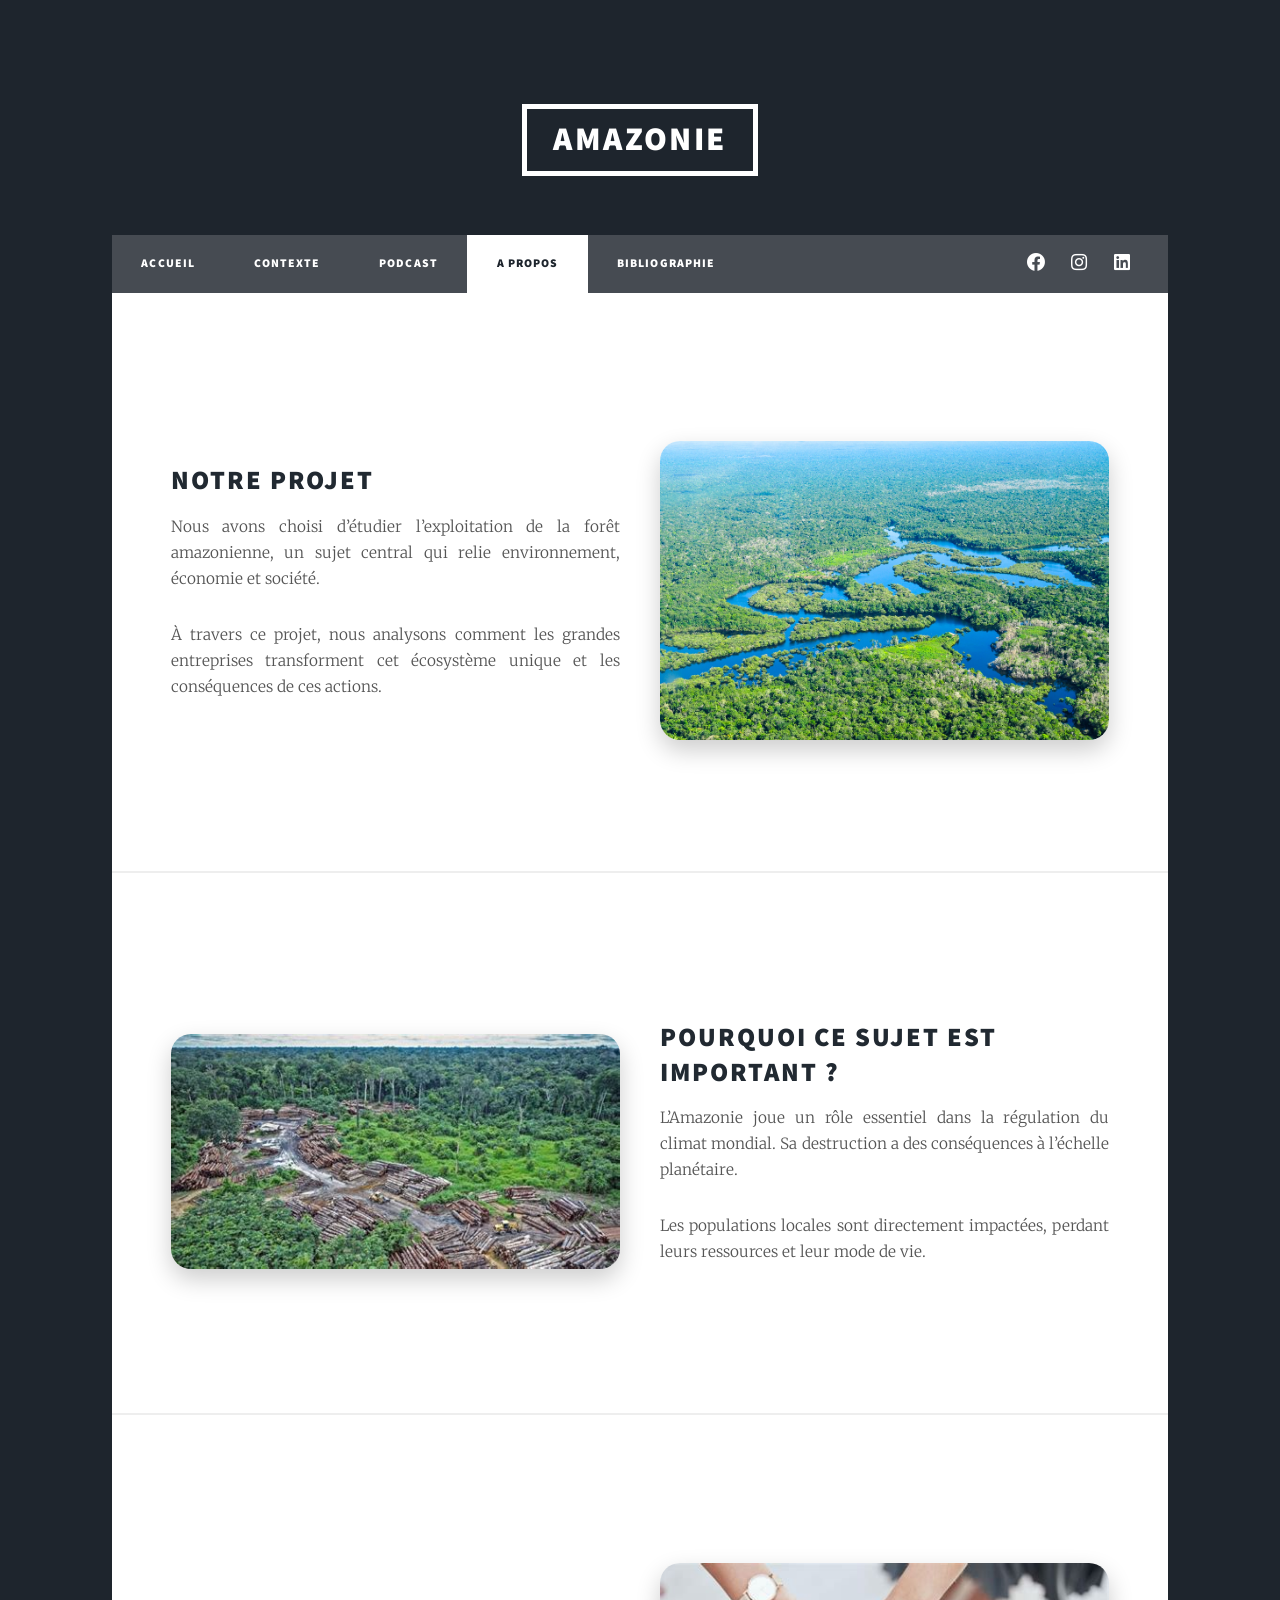
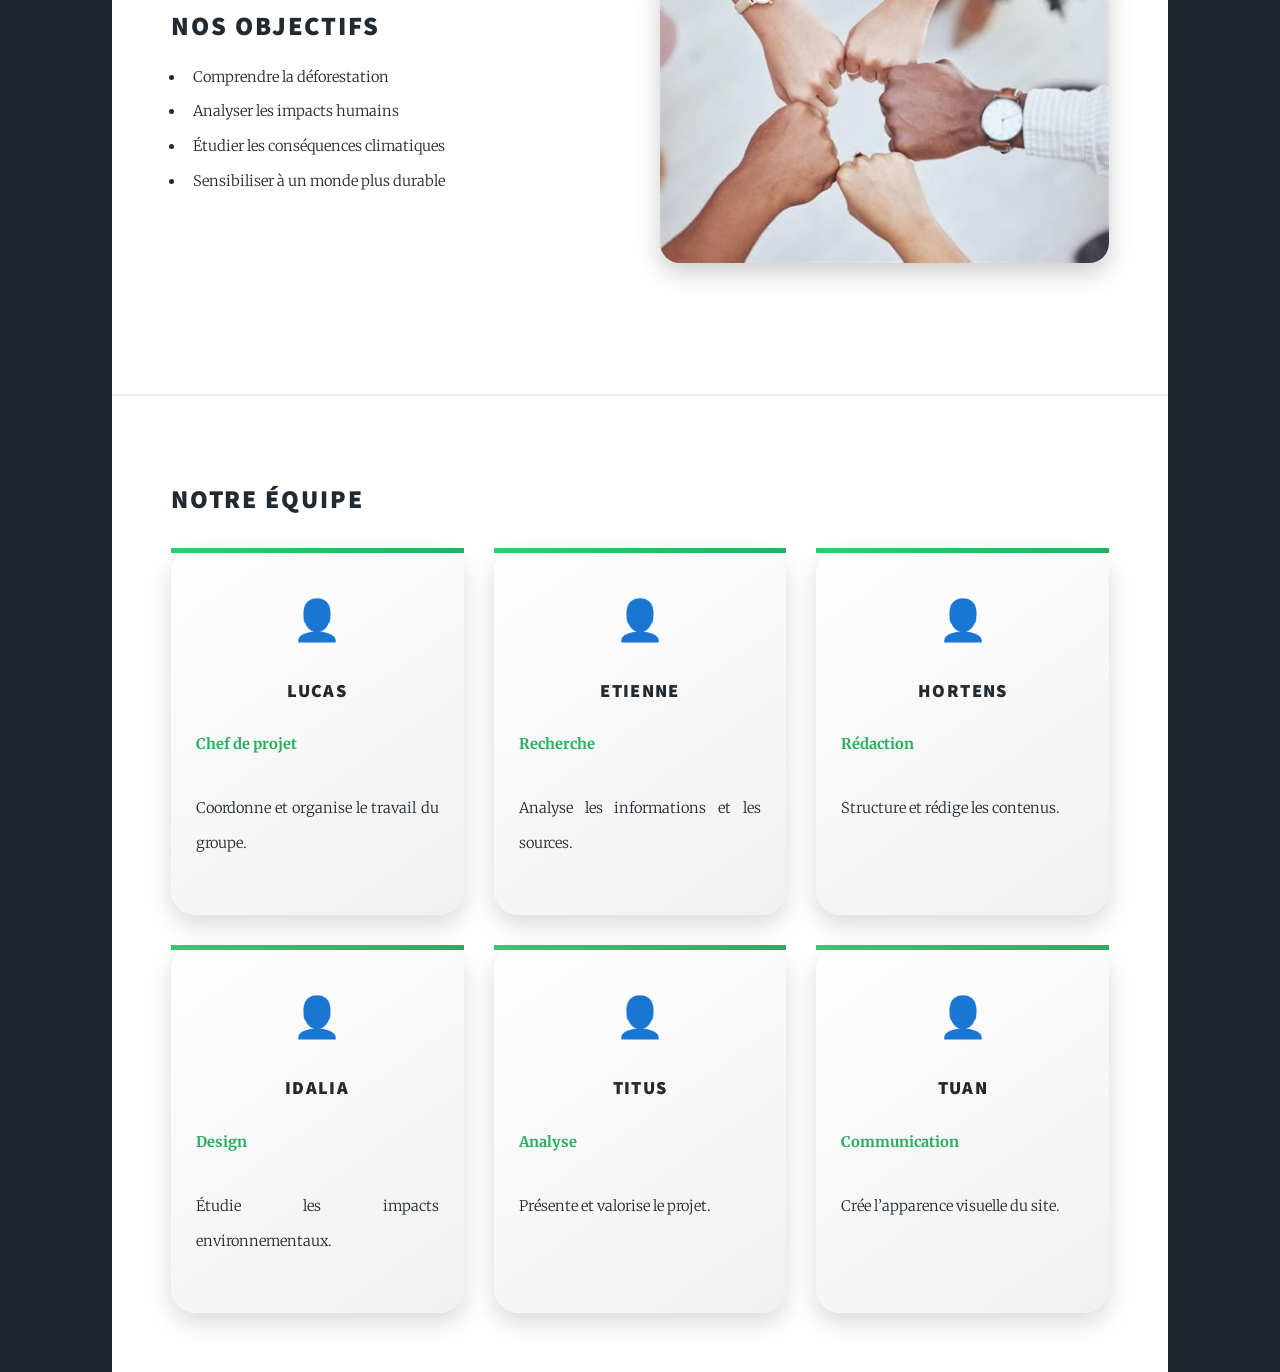
==== apropos.html @ cb18cf15 "Tuan" ====
<!DOCTYPE HTML>
<html lang="fr">

<head>
    <title>À propos</title>
	<meta charset="utf-8" />
	<meta name="viewport" content="width=device-width, initial-scale=1, user-scalable=no" />
	<link rel="stylesheet" href="assets/css/main.css" />
	<noscript>
		<link rel="stylesheet" href="assets/css/noscript.css" />
	</noscript>
</head>

<body class="is-preload">

	<!-- Wrapper -->
	<div id="wrapper">

		<!-- Header -->
		<header id="header">
			<a href="index.html" class="logo">Amazonie</a>
		</header>

		<!-- Nav -->
		<nav id="nav">
			<ul class="links">
				<li><a href="index.html">ACCUEIL</a></li>
				<li><a href="generic.html">Contexte</a></li>
				<li><a href="elements.html">Podcast</a></li>
				<li class="active"><a href="apropos.html">A propos</a></li>
				<li><a href="bibliographie.html">Bibliographie</a></li>
                
			</ul>
			<ul class="icons">
				<!--Facebook-->
				<li>
					<a href="https://www.facebook.com/ISEN.Ouest/" class="icon brands fa-facebook" target="_blank"
						rel="noopener noreferrer">
						<span class="label">Facebook</span>
					</a>
				</li>
				<!--Instagram-->
				<li>
					<a href="https://www.instagram.com/isenbrest/" class="icon brands fa-instagram" target="_blank"
						rel="noopener noreferrer">
						<span class="label">Instagram</span>
					</a>
				</li>
				<!--Linkedin-->
				<li>
					<a href="https://www.linkedin.com/company/isen-yncrea-ouest/" class="icon brands fa-linkedin"
						target="_blank" rel="noopener noreferrer">
						<span class="label">Linkedin</span>
					</a>
				</li>
			</ul>
		</nav>

    <!-- Main -->
    <div id="main">

        <!-- INTRO -->

        <section class="post">
    <div class="split-section">

        <div class="split-text">
            <h2>Notre projet</h2>
            <p>
                Nous avons choisi d’étudier l’exploitation de la forêt amazonienne,
                un sujet central qui relie environnement, économie et société.
            </p>
            <p>
                À travers ce projet, nous analysons comment les grandes entreprises
                transforment cet écosystème unique et les conséquences de ces actions.
            </p>
        </div>

        <div class="split-image">
            <img src="images/amazonie1.jpg" alt="Forêt amazonienne">
        </div>

    </div>
</section>

        <!-- PROJET -->
        <section class="post">
    <div class="split-section reverse">

        <div class="split-text">
            <h2>Pourquoi ce sujet est important ?</h2>
            <p>
                L’Amazonie joue un rôle essentiel dans la régulation du climat mondial.
                Sa destruction a des conséquences à l’échelle planétaire.
            </p>
            <p>
                Les populations locales sont directement impactées,
                perdant leurs ressources et leur mode de vie.
            </p>
        </div>

        <div class="split-image">
            <img src="images/amazonie2.jpg" alt="Déforestation">
        </div>

    </div>
</section>

        <!-- OBJECTIFS -->
        <section class="post">
    <div class="split-section">

        <div class="split-text">
            <h2>Nos objectifs</h2>
            <ul>
                <li>Comprendre la déforestation</li>
                <li>Analyser les impacts humains</li>
                <li>Étudier les conséquences climatiques</li>
                <li>Sensibiliser à un monde plus durable</li>
            </ul>
        </div>

        <div class="split-image">
            <img src="images/amazonie3.jpg" alt="Climat">
        </div>

    </div>
</section>
        <!-- TEAM -->
        <section class="post">
            <h2>Notre équipe</h2>

            <div class="team-grid">

                <div class="team-card">
		    <div style="font-size:40px;">👤</div>
		    <h3>Lucas</h3>
		    <p class="role">Chef de projet</p>
		    <p>Coordonne et organise le travail du groupe.</p>
                </div>

                <div class="team-card">
                    <div style="font-size:40px;">👤</div>
		    <h3>Etienne</h3>
                    <p class="role">Recherche</p>
                    <p>Analyse les informations et les sources.</p>
                </div>

                <div class="team-card">
                    <div style="font-size:40px;">👤</div>
		    <h3>Hortens</h3>
                    <p class="role">Rédaction</p>
                    <p>Structure et rédige les contenus.</p>
                </div>

                <div class="team-card">
                    <div style="font-size:40px;">👤</div>
		    <h3>Idalia</h3>
                    <p class="role">Design</p>
                    <p>Étudie les impacts environnementaux.</p>
                </div>

                <div class="team-card">
                    <div style="font-size:40px;">👤</div>
		    <h3>Titus</h3>
                    <p class="role">Analyse</p>
                    <p>Présente et valorise le projet.</p>
                </div>

                <div class="team-card">
                    <div style="font-size:40px;">👤</div>
		    <h3>Tuan</h3>
                    <p class="role">Communication</p>
                    <p>Crée l’apparence visuelle du site.</p>
                </div>

            </div>

        </section>

    </div>

</div>



<style>

/* ================= TEXTE ================= */

.split-section {
    display: flex;
    align-items: center;
    gap: 40px;
    margin: 60px 0;
}

.split-section.reverse {
    flex-direction: row-reverse;
}

.split-text {
    flex: 1;
}

.split-text h2 {
    font-size: 1.8em;
    margin-bottom: 15px;
}

.split-text p {
    font-size: 1.05em;
    line-height: 1.7;
    color: #555;
}

.split-image {
    flex: 1;
}

.split-image img {
    width: 100%;
    border-radius: 20px;
    box-shadow: 0 10px 25px rgba(0,0,0,0.2);
}

.split-image img:hover {
    transform: scale(1.03);
    transition: 0.3s;
}

/* ================= TEAM ================= */

.team-grid {
    display: grid;
    grid-template-columns: repeat(3, 1fr);
    gap: 30px;
    margin-top: 30px;
}

.team-card {
    background: linear-gradient(145deg, #ffffff, #f0f0f0);
    padding: 25px;
    border-radius: 25px;
    text-align: center;
    box-shadow: 0 10px 25px rgba(0,0,0,0.15);
    transition: all 0.3s ease;
    position: relative;
}

.team-card:hover {
    transform: translateY(-10px) scale(1.03);
    box-shadow: 0 15px 35px rgba(0,0,0,0.25);
}

.team-card::before {
    content: "";
    position: absolute;
    top: 0;
    left: 0;
    width: 100%;
    height: 5px;
    background: linear-gradient(90deg, #2ecc71, #27ae60);
}

.team-card h3 {
    margin-top: 10px;
}

.role {
    color: #27ae60;
    font-weight: bold;
}

/* ================= RESPONSIVE ================= */

@media screen and (max-width: 900px) {
    .team-grid {
        grid-template-columns: 1fr 1fr;
    }
}

@media screen and (max-width: 600px) {
    .team-grid {
        grid-template-columns: 1fr;
    }
}

</style>

<!-- DATE -->
<script>
const today = new Date();
document.getElementById("date").innerHTML =
    today.toLocaleDateString('fr-FR', { day:'numeric', month:'long', year:'numeric' });
</script>

<!-- IMPORTANT POUR LE TEMPLATE -->
<script src="assets/js/jquery.min.js"></script>
<script src="assets/js/browser.min.js"></script>
<script src="assets/js/breakpoints.min.js"></script>
<script src="assets/js/util.js"></script>
<script src="assets/js/main.js"></script>

</body>
</html>
---- assets/css/main.css ----
@import url(fontawesome-all.min.css);
@import url("https://fonts.googleapis.com/css?family=Merriweather:300,700,300italic,700italic|Source+Sans+Pro:900");

/*
	Massively by HTML5 UP
	html5up.net | @ajlkn
	Free for personal and commercial use under the CCA 3.0 license (html5up.net/license)
*/

html, body, div, span, applet, object,
iframe, h1, h2, h3, h4, h5, h6, p, blockquote,
pre, a, abbr, acronym, address, big, cite,
code, del, dfn, em, img, ins, kbd, q, s, samp,
small, strike, strong, sub, sup, tt, var, b,
u, i, center, dl, dt, dd, ol, ul, li, fieldset,
form, label, legend, table, caption, tbody,
tfoot, thead, tr, th, td, article, aside,
canvas, details, embed, figure, figcaption,
footer, header, hgroup, menu, nav, output, ruby,
section, summary, time, mark, audio, video {
	margin: 0;
	padding: 0;
	border: 0;
	font-size: 100%;
	font: inherit;
	vertical-align: baseline;}

article, aside, details, figcaption, figure,
footer, header, hgroup, menu, nav, section {
	display: block;}

body {
	line-height: 1;
}

ol, ul {
	list-style: none;
}

blockquote, q {
	quotes: none;
}

	blockquote:before, blockquote:after, q:before, q:after {
		content: '';
		content: none;
	}

table {
	border-collapse: collapse;
	border-spacing: 0;
}

body {
	-webkit-text-size-adjust: none;
}

mark {
	background-color: transparent;
	color: inherit;
}

input::-moz-focus-inner {
	border: 0;
	padding: 0;
}

input, select, textarea {
	-moz-appearance: none;
	-webkit-appearance: none;
	-ms-appearance: none;
	appearance: none;
}

/* Basic */

	@-ms-viewport {
		width: device-width;
	}

	body {
		-ms-overflow-style: scrollbar;
	}

	@media screen and (max-width: 480px) {

		html, body {
			min-width: 320px;
		}

	}

	html {
		box-sizing: border-box;
	}

	*, *:before, *:after {
		box-sizing: inherit;
	}

	body {
		background-color: #1e252d;
	}

		body.is-preload *, body.is-preload *:before, body.is-preload *:after {
			-moz-animation: none !important;
			-webkit-animation: none !important;
			-ms-animation: none !important;
			animation: none !important;
			-moz-transition: none !important;
			-webkit-transition: none !important;
			-ms-transition: none !important;
			transition: none !important;
		}

/* Type */

	html {
		font-size: 16pt;
	}

		@media screen and (max-width: 1680px) {

			html {
				font-size: 12pt;
			}

		}

		@media screen and (max-width: 1280px) {

			html {
				font-size: 11pt;
			}

		}

		@media screen and (max-width: 360px) {

			html {
				font-size: 10pt;
			}

		}

	body {
		color: #212931;
	}

	body, input, select, textarea {
		font-family: "Merriweather", Georgia, serif;
		font-weight: 300;
		font-size: 1rem;
		line-height: 2.375;
	}

	a {
		-moz-transition: color 0.2s ease-in-out, background-color 0.2s ease-in-out, border-color 0.2s ease-in-out, box-shadow 0.2s ease-in-out;
		-webkit-transition: color 0.2s ease-in-out, background-color 0.2s ease-in-out, border-color 0.2s ease-in-out, box-shadow 0.2s ease-in-out;
		-ms-transition: color 0.2s ease-in-out, background-color 0.2s ease-in-out, border-color 0.2s ease-in-out, box-shadow 0.2s ease-in-out;
		transition: color 0.2s ease-in-out, background-color 0.2s ease-in-out, border-color 0.2s ease-in-out, box-shadow 0.2s ease-in-out;
		border-bottom: dotted 1px;
		text-decoration: none;
	}

		a:hover {
			border-bottom-color: transparent;
		}

	strong, b {
		font-weight: 600;
	}

	em, i {
		font-style: italic;
	}

	p {
		text-align: justify;
		margin: 0 0 2rem 0;
	}

	h1, h2, h3, h4, h5, h6 {
		font-family: "Source Sans Pro", Helvetica, sans-serif;
		font-weight: 900;
		line-height: 1.5;
		letter-spacing: 0.075em;
		text-transform: uppercase;
		margin: 0 0 1rem 0;
	}

		h1 a, h2 a, h3 a, h4 a, h5 a, h6 a {
			border-bottom: 0;
			color: inherit;
			text-decoration: none;
		}

	h1 {
		font-size: 4rem;
		line-height: 1.1;
		margin: 0 0 2rem 0;
	}

	h2 {
		font-size: 1.75rem;
		line-height: 1.3;
		margin: 0 0 1.5rem 0;
	}

	h3 {
		font-size: 1.25rem;
		margin: 0 0 1.5rem 0;
	}

	h4 {
		font-size: 1rem;
	}

	h5 {
		font-size: 0.9rem;
	}

	h6 {
		font-size: 0.8rem;
	}

	sub {
		font-size: 0.8rem;
		position: relative;
		top: 0.5rem;
	}

	sup {
		font-size: 0.8rem;
		position: relative;
		top: -0.5rem;
	}

	blockquote {
		border-left: solid 4px;
		font-style: italic;
		margin: 0 0 2rem 0;
		padding: 0.5rem 0 0.5rem 2rem;
	}

	code {
		border: solid 2px;
		font-family: "Courier New", monospace;
		font-size: 0.9rem;
		margin: 0 0.25rem;
		padding: 0.25rem 0.65rem;
	}

	pre {
		-webkit-overflow-scrolling: touch;
		font-family: "Courier New", monospace;
		font-size: 0.9rem;
		margin: 0 0 2rem 0;
	}

		pre code {
			display: block;
			line-height: 1.75;
			padding: 1rem 1.5rem;
			overflow-x: auto;
		}

	hr {
		border: 0;
		border-bottom: solid 2px;
		margin: 3rem 0;
	}

		hr.major {
			margin: 5rem 0;
		}

	.align-left {
		text-align: left;
	}

	.align-center {
		text-align: center;
	}

	.align-right {
		text-align: right;
	}

	input, select, textarea {
		color: #212931;
	}

	a {
		color: #212931;
		border-bottom-color: rgba(33, 41, 49, 0.5);
	}

		a:hover {
			border-bottom-color: transparent;
			color: #18bfef !important;
		}

	strong, b {
		color: #212931;
	}

	h1, h2, h3, h4, h5, h6 {
		color: #212931;
	}

	blockquote {
		border-left-color: #eeeeee;
	}

	code {
		background: rgba(220, 220, 220, 0.25);
		border-color: #eeeeee;
	}

	hr {
		border-bottom-color: #eeeeee;
	}

/* Row */

	.row {
		display: flex;
		flex-wrap: wrap;
		box-sizing: border-box;
		align-items: stretch;
	}

		.row > * {
			box-sizing: border-box;
		}

		.row.gtr-uniform > * > :last-child {
			margin-bottom: 0;
		}

		.row.aln-left {
			justify-content: flex-start;
		}

		.row.aln-center {
			justify-content: center;
		}

		.row.aln-right {
			justify-content: flex-end;
		}

		.row.aln-top {
			align-items: flex-start;
		}

		.row.aln-middle {
			align-items: center;
		}

		.row.aln-bottom {
			align-items: flex-end;
		}

		.row > .imp {
			order: -1;
		}

		.row > .col-1 {
			width: 8.33333%;
		}

		.row > .off-1 {
			margin-left: 8.33333%;
		}

		.row > .col-2 {
			width: 16.66667%;
		}

		.row > .off-2 {
			margin-left: 16.66667%;
		}

		.row > .col-3 {
			width: 25%;
		}

		.row > .off-3 {
			margin-left: 25%;
		}

		.row > .col-4 {
			width: 33.33333%;
		}

		.row > .off-4 {
			margin-left: 33.33333%;
		}

		.row > .col-5 {
			width: 41.66667%;
		}

		.row > .off-5 {
			margin-left: 41.66667%;
		}

		.row > .col-6 {
			width: 50%;
		}

		.row > .off-6 {
			margin-left: 50%;
		}

		.row > .col-7 {
			width: 58.33333%;
		}

		.row > .off-7 {
			margin-left: 58.33333%;
		}

		.row > .col-8 {
			width: 66.66667%;
		}

		.row > .off-8 {
			margin-left: 66.66667%;
		}

		.row > .col-9 {
			width: 75%;
		}

		.row > .off-9 {
			margin-left: 75%;
		}

		.row > .col-10 {
			width: 83.33333%;
		}

		.row > .off-10 {
			margin-left: 83.33333%;
		}

		.row > .col-11 {
			width: 91.66667%;
		}

		.row > .off-11 {
			margin-left: 91.66667%;
		}

		.row > .col-12 {
			width: 100%;
		}

		.row > .off-12 {
			margin-left: 100%;
		}

		.row.gtr-0 {
			margin-top: 0;
			margin-left: 0rem;
		}

			.row.gtr-0 > * {
				padding: 0 0 0 0rem;
			}

			.row.gtr-0.gtr-uniform {
				margin-top: 0rem;
			}

				.row.gtr-0.gtr-uniform > * {
					padding-top: 0rem;
				}

		.row.gtr-25 {
			margin-top: 0;
			margin-left: -0.375rem;
		}

			.row.gtr-25 > * {
				padding: 0 0 0 0.375rem;
			}

			.row.gtr-25.gtr-uniform {
				margin-top: -0.375rem;
			}

				.row.gtr-25.gtr-uniform > * {
					padding-top: 0.375rem;
				}

		.row.gtr-50 {
			margin-top: 0;
			margin-left: -0.75rem;
		}

			.row.gtr-50 > * {
				padding: 0 0 0 0.75rem;
			}

			.row.gtr-50.gtr-uniform {
				margin-top: -0.75rem;
			}

				.row.gtr-50.gtr-uniform > * {
					padding-top: 0.75rem;
				}

		.row {
			margin-top: 0;
			margin-left: -1.5rem;
		}

			.row > * {
				padding: 0 0 0 1.5rem;
			}

			.row.gtr-uniform {
				margin-top: -1.5rem;
			}

				.row.gtr-uniform > * {
					padding-top: 1.5rem;
				}

		.row.gtr-150 {
			margin-top: 0;
			margin-left: -2.25rem;
		}

			.row.gtr-150 > * {
				padding: 0 0 0 2.25rem;
			}

			.row.gtr-150.gtr-uniform {
				margin-top: -2.25rem;
			}

				.row.gtr-150.gtr-uniform > * {
					padding-top: 2.25rem;
				}

		.row.gtr-200 {
			margin-top: 0;
			margin-left: -3rem;
		}

			.row.gtr-200 > * {
				padding: 0 0 0 3rem;
			}

			.row.gtr-200.gtr-uniform {
				margin-top: -3rem;
			}

				.row.gtr-200.gtr-uniform > * {
					padding-top: 3rem;
				}

		@media screen and (max-width: 1680px) {

			.row {
				display: flex;
				flex-wrap: wrap;
				box-sizing: border-box;
				align-items: stretch;
			}

				.row > * {
					box-sizing: border-box;
				}

				.row.gtr-uniform > * > :last-child {
					margin-bottom: 0;
				}

				.row.aln-left {
					justify-content: flex-start;
				}

				.row.aln-center {
					justify-content: center;
				}

				.row.aln-right {
					justify-content: flex-end;
				}

				.row.aln-top {
					align-items: flex-start;
				}

				.row.aln-middle {
					align-items: center;
				}

				.row.aln-bottom {
					align-items: flex-end;
				}

				.row > .imp-xlarge {
					order: -1;
				}

				.row > .col-1-xlarge {
					width: 8.33333%;
				}

				.row > .off-1-xlarge {
					margin-left: 8.33333%;
				}

				.row > .col-2-xlarge {
					width: 16.66667%;
				}

				.row > .off-2-xlarge {
					margin-left: 16.66667%;
				}

				.row > .col-3-xlarge {
					width: 25%;
				}

				.row > .off-3-xlarge {
					margin-left: 25%;
				}

				.row > .col-4-xlarge {
					width: 33.33333%;
				}

				.row > .off-4-xlarge {
					margin-left: 33.33333%;
				}

				.row > .col-5-xlarge {
					width: 41.66667%;
				}

				.row > .off-5-xlarge {
					margin-left: 41.66667%;
				}

				.row > .col-6-xlarge {
					width: 50%;
				}

				.row > .off-6-xlarge {
					margin-left: 50%;
				}

				.row > .col-7-xlarge {
					width: 58.33333%;
				}

				.row > .off-7-xlarge {
					margin-left: 58.33333%;
				}

				.row > .col-8-xlarge {
					width: 66.66667%;
				}

				.row > .off-8-xlarge {
					margin-left: 66.66667%;
				}

				.row > .col-9-xlarge {
					width: 75%;
				}

				.row > .off-9-xlarge {
					margin-left: 75%;
				}

				.row > .col-10-xlarge {
					width: 83.33333%;
				}

				.row > .off-10-xlarge {
					margin-left: 83.33333%;
				}

				.row > .col-11-xlarge {
					width: 91.66667%;
				}

				.row > .off-11-xlarge {
					margin-left: 91.66667%;
				}

				.row > .col-12-xlarge {
					width: 100%;
				}

				.row > .off-12-xlarge {
					margin-left: 100%;
				}

				.row.gtr-0 {
					margin-top: 0;
					margin-left: 0rem;
				}

					.row.gtr-0 > * {
						padding: 0 0 0 0rem;
					}

					.row.gtr-0.gtr-uniform {
						margin-top: 0rem;
					}

						.row.gtr-0.gtr-uniform > * {
							padding-top: 0rem;
						}

				.row.gtr-25 {
					margin-top: 0;
					margin-left: -0.375rem;
				}

					.row.gtr-25 > * {
						padding: 0 0 0 0.375rem;
					}

					.row.gtr-25.gtr-uniform {
						margin-top: -0.375rem;
					}

						.row.gtr-25.gtr-uniform > * {
							padding-top: 0.375rem;
						}

				.row.gtr-50 {
					margin-top: 0;
					margin-left: -0.75rem;
				}

					.row.gtr-50 > * {
						padding: 0 0 0 0.75rem;
					}

					.row.gtr-50.gtr-uniform {
						margin-top: -0.75rem;
					}

						.row.gtr-50.gtr-uniform > * {
							padding-top: 0.75rem;
						}

				.row {
					margin-top: 0;
					margin-left: -1.5rem;
				}

					.row > * {
						padding: 0 0 0 1.5rem;
					}

					.row.gtr-uniform {
						margin-top: -1.5rem;
					}

						.row.gtr-uniform > * {
							padding-top: 1.5rem;
						}

				.row.gtr-150 {
					margin-top: 0;
					margin-left: -2.25rem;
				}

					.row.gtr-150 > * {
						padding: 0 0 0 2.25rem;
					}

					.row.gtr-150.gtr-uniform {
						margin-top: -2.25rem;
					}

						.row.gtr-150.gtr-uniform > * {
							padding-top: 2.25rem;
						}

				.row.gtr-200 {
					margin-top: 0;
					margin-left: -3rem;
				}

					.row.gtr-200 > * {
						padding: 0 0 0 3rem;
					}

					.row.gtr-200.gtr-uniform {
						margin-top: -3rem;
					}

						.row.gtr-200.gtr-uniform > * {
							padding-top: 3rem;
						}

		}

		@media screen and (max-width: 1280px) {

			.row {
				display: flex;
				flex-wrap: wrap;
				box-sizing: border-box;
				align-items: stretch;
			}

				.row > * {
					box-sizing: border-box;
				}

				.row.gtr-uniform > * > :last-child {
					margin-bottom: 0;
				}

				.row.aln-left {
					justify-content: flex-start;
				}

				.row.aln-center {
					justify-content: center;
				}

				.row.aln-right {
					justify-content: flex-end;
				}

				.row.aln-top {
					align-items: flex-start;
				}

				.row.aln-middle {
					align-items: center;
				}

				.row.aln-bottom {
					align-items: flex-end;
				}

				.row > .imp-large {
					order: -1;
				}

				.row > .col-1-large {
					width: 8.33333%;
				}

				.row > .off-1-large {
					margin-left: 8.33333%;
				}

				.row > .col-2-large {
					width: 16.66667%;
				}

				.row > .off-2-large {
					margin-left: 16.66667%;
				}

				.row > .col-3-large {
					width: 25%;
				}

				.row > .off-3-large {
					margin-left: 25%;
				}

				.row > .col-4-large {
					width: 33.33333%;
				}

				.row > .off-4-large {
					margin-left: 33.33333%;
				}

				.row > .col-5-large {
					width: 41.66667%;
				}

				.row > .off-5-large {
					margin-left: 41.66667%;
				}

				.row > .col-6-large {
					width: 50%;
				}

				.row > .off-6-large {
					margin-left: 50%;
				}

				.row > .col-7-large {
					width: 58.33333%;
				}

				.row > .off-7-large {
					margin-left: 58.33333%;
				}

				.row > .col-8-large {
					width: 66.66667%;
				}

				.row > .off-8-large {
					margin-left: 66.66667%;
				}

				.row > .col-9-large {
					width: 75%;
				}

				.row > .off-9-large {
					margin-left: 75%;
				}

				.row > .col-10-large {
					width: 83.33333%;
				}

				.row > .off-10-large {
					margin-left: 83.33333%;
				}

				.row > .col-11-large {
					width: 91.66667%;
				}

				.row > .off-11-large {
					margin-left: 91.66667%;
				}

				.row > .col-12-large {
					width: 100%;
				}

				.row > .off-12-large {
					margin-left: 100%;
				}

				.row.gtr-0 {
					margin-top: 0;
					margin-left: 0rem;
				}

					.row.gtr-0 > * {
						padding: 0 0 0 0rem;
					}

					.row.gtr-0.gtr-uniform {
						margin-top: 0rem;
					}

						.row.gtr-0.gtr-uniform > * {
							padding-top: 0rem;
						}

				.row.gtr-25 {
					margin-top: 0;
					margin-left: -0.375rem;
				}

					.row.gtr-25 > * {
						padding: 0 0 0 0.375rem;
					}

					.row.gtr-25.gtr-uniform {
						margin-top: -0.375rem;
					}

						.row.gtr-25.gtr-uniform > * {
							padding-top: 0.375rem;
						}

				.row.gtr-50 {
					margin-top: 0;
					margin-left: -0.75rem;
				}

					.row.gtr-50 > * {
						padding: 0 0 0 0.75rem;
					}

					.row.gtr-50.gtr-uniform {
						margin-top: -0.75rem;
					}

						.row.gtr-50.gtr-uniform > * {
							padding-top: 0.75rem;
						}

				.row {
					margin-top: 0;
					margin-left: -1.5rem;
				}

					.row > * {
						padding: 0 0 0 1.5rem;
					}

					.row.gtr-uniform {
						margin-top: -1.5rem;
					}

						.row.gtr-uniform > * {
							padding-top: 1.5rem;
						}

				.row.gtr-150 {
					margin-top: 0;
					margin-left: -2.25rem;
				}

					.row.gtr-150 > * {
						padding: 0 0 0 2.25rem;
					}

					.row.gtr-150.gtr-uniform {
						margin-top: -2.25rem;
					}

						.row.gtr-150.gtr-uniform > * {
							padding-top: 2.25rem;
						}

				.row.gtr-200 {
					margin-top: 0;
					margin-left: -3rem;
				}

					.row.gtr-200 > * {
						padding: 0 0 0 3rem;
					}

					.row.gtr-200.gtr-uniform {
						margin-top: -3rem;
					}

						.row.gtr-200.gtr-uniform > * {
							padding-top: 3rem;
						}

		}

		@media screen and (max-width: 980px) {

			.row {
				display: flex;
				flex-wrap: wrap;
				box-sizing: border-box;
				align-items: stretch;
			}

				.row > * {
					box-sizing: border-box;
				}

				.row.gtr-uniform > * > :last-child {
					margin-bottom: 0;
				}

				.row.aln-left {
					justify-content: flex-start;
				}

				.row.aln-center {
					justify-content: center;
				}

				.row.aln-right {
					justify-content: flex-end;
				}

				.row.aln-top {
					align-items: flex-start;
				}

				.row.aln-middle {
					align-items: center;
				}

				.row.aln-bottom {
					align-items: flex-end;
				}

				.row > .imp-medium {
					order: -1;
				}

				.row > .col-1-medium {
					width: 8.33333%;
				}

				.row > .off-1-medium {
					margin-left: 8.33333%;
				}

				.row > .col-2-medium {
					width: 16.66667%;
				}

				.row > .off-2-medium {
					margin-left: 16.66667%;
				}

				.row > .col-3-medium {
					width: 25%;
				}

				.row > .off-3-medium {
					margin-left: 25%;
				}

				.row > .col-4-medium {
					width: 33.33333%;
				}

				.row > .off-4-medium {
					margin-left: 33.33333%;
				}

				.row > .col-5-medium {
					width: 41.66667%;
				}

				.row > .off-5-medium {
					margin-left: 41.66667%;
				}

				.row > .col-6-medium {
					width: 50%;
				}

				.row > .off-6-medium {
					margin-left: 50%;
				}

				.row > .col-7-medium {
					width: 58.33333%;
				}

				.row > .off-7-medium {
					margin-left: 58.33333%;
				}

				.row > .col-8-medium {
					width: 66.66667%;
				}

				.row > .off-8-medium {
					margin-left: 66.66667%;
				}

				.row > .col-9-medium {
					width: 75%;
				}

				.row > .off-9-medium {
					margin-left: 75%;
				}

				.row > .col-10-medium {
					width: 83.33333%;
				}

				.row > .off-10-medium {
					margin-left: 83.33333%;
				}

				.row > .col-11-medium {
					width: 91.66667%;
				}

				.row > .off-11-medium {
					margin-left: 91.66667%;
				}

				.row > .col-12-medium {
					width: 100%;
				}

				.row > .off-12-medium {
					margin-left: 100%;
				}

				.row.gtr-0 {
					margin-top: 0;
					margin-left: 0rem;
				}

					.row.gtr-0 > * {
						padding: 0 0 0 0rem;
					}

					.row.gtr-0.gtr-uniform {
						margin-top: 0rem;
					}

						.row.gtr-0.gtr-uniform > * {
							padding-top: 0rem;
						}

				.row.gtr-25 {
					margin-top: 0;
					margin-left: -0.375rem;
				}

					.row.gtr-25 > * {
						padding: 0 0 0 0.375rem;
					}

					.row.gtr-25.gtr-uniform {
						margin-top: -0.375rem;
					}

						.row.gtr-25.gtr-uniform > * {
							padding-top: 0.375rem;
						}

				.row.gtr-50 {
					margin-top: 0;
					margin-left: -0.75rem;
				}

					.row.gtr-50 > * {
						padding: 0 0 0 0.75rem;
					}

					.row.gtr-50.gtr-uniform {
						margin-top: -0.75rem;
					}

						.row.gtr-50.gtr-uniform > * {
							padding-top: 0.75rem;
						}

				.row {
					margin-top: 0;
					margin-left: -1.5rem;
				}

					.row > * {
						padding: 0 0 0 1.5rem;
					}

					.row.gtr-uniform {
						margin-top: -1.5rem;
					}

						.row.gtr-uniform > * {
							padding-top: 1.5rem;
						}

				.row.gtr-150 {
					margin-top: 0;
					margin-left: -2.25rem;
				}

					.row.gtr-150 > * {
						padding: 0 0 0 2.25rem;
					}

					.row.gtr-150.gtr-uniform {
						margin-top: -2.25rem;
					}

						.row.gtr-150.gtr-uniform > * {
							padding-top: 2.25rem;
						}

				.row.gtr-200 {
					margin-top: 0;
					margin-left: -3rem;
				}

					.row.gtr-200 > * {
						padding: 0 0 0 3rem;
					}

					.row.gtr-200.gtr-uniform {
						margin-top: -3rem;
					}

						.row.gtr-200.gtr-uniform > * {
							padding-top: 3rem;
						}

		}

		@media screen and (max-width: 736px) {

			.row {
				display: flex;
				flex-wrap: wrap;
				box-sizing: border-box;
				align-items: stretch;
			}

				.row > * {
					box-sizing: border-box;
				}

				.row.gtr-uniform > * > :last-child {
					margin-bottom: 0;
				}

				.row.aln-left {
					justify-content: flex-start;
				}

				.row.aln-center {
					justify-content: center;
				}

				.row.aln-right {
					justify-content: flex-end;
				}

				.row.aln-top {
					align-items: flex-start;
				}

				.row.aln-middle {
					align-items: center;
				}

				.row.aln-bottom {
					align-items: flex-end;
				}

				.row > .imp-small {
					order: -1;
				}

				.row > .col-1-small {
					width: 8.33333%;
				}

				.row > .off-1-small {
					margin-left: 8.33333%;
				}

				.row > .col-2-small {
					width: 16.66667%;
				}

				.row > .off-2-small {
					margin-left: 16.66667%;
				}

				.row > .col-3-small {
					width: 25%;
				}

				.row > .off-3-small {
					margin-left: 25%;
				}

				.row > .col-4-small {
					width: 33.33333%;
				}

				.row > .off-4-small {
					margin-left: 33.33333%;
				}

				.row > .col-5-small {
					width: 41.66667%;
				}

				.row > .off-5-small {
					margin-left: 41.66667%;
				}

				.row > .col-6-small {
					width: 50%;
				}

				.row > .off-6-small {
					margin-left: 50%;
				}

				.row > .col-7-small {
					width: 58.33333%;
				}

				.row > .off-7-small {
					margin-left: 58.33333%;
				}

				.row > .col-8-small {
					width: 66.66667%;
				}

				.row > .off-8-small {
					margin-left: 66.66667%;
				}

				.row > .col-9-small {
					width: 75%;
				}

				.row > .off-9-small {
					margin-left: 75%;
				}

				.row > .col-10-small {
					width: 83.33333%;
				}

				.row > .off-10-small {
					margin-left: 83.33333%;
				}

				.row > .col-11-small {
					width: 91.66667%;
				}

				.row > .off-11-small {
					margin-left: 91.66667%;
				}

				.row > .col-12-small {
					width: 100%;
				}

				.row > .off-12-small {
					margin-left: 100%;
				}

				.row.gtr-0 {
					margin-top: 0;
					margin-left: 0rem;
				}

					.row.gtr-0 > * {
						padding: 0 0 0 0rem;
					}

					.row.gtr-0.gtr-uniform {
						margin-top: 0rem;
					}

						.row.gtr-0.gtr-uniform > * {
							padding-top: 0rem;
						}

				.row.gtr-25 {
					margin-top: 0;
					margin-left: -0.375rem;
				}

					.row.gtr-25 > * {
						padding: 0 0 0 0.375rem;
					}

					.row.gtr-25.gtr-uniform {
						margin-top: -0.375rem;
					}

						.row.gtr-25.gtr-uniform > * {
							padding-top: 0.375rem;
						}

				.row.gtr-50 {
					margin-top: 0;
					margin-left: -0.75rem;
				}

					.row.gtr-50 > * {
						padding: 0 0 0 0.75rem;
					}

					.row.gtr-50.gtr-uniform {
						margin-top: -0.75rem;
					}

						.row.gtr-50.gtr-uniform > * {
							padding-top: 0.75rem;
						}

				.row {
					margin-top: 0;
					margin-left: -1.5rem;
				}

					.row > * {
						padding: 0 0 0 1.5rem;
					}

					.row.gtr-uniform {
						margin-top: -1.5rem;
					}

						.row.gtr-uniform > * {
							padding-top: 1.5rem;
						}

				.row.gtr-150 {
					margin-top: 0;
					margin-left: -2.25rem;
				}

					.row.gtr-150 > * {
						padding: 0 0 0 2.25rem;
					}

					.row.gtr-150.gtr-uniform {
						margin-top: -2.25rem;
					}

						.row.gtr-150.gtr-uniform > * {
							padding-top: 2.25rem;
						}

				.row.gtr-200 {
					margin-top: 0;
					margin-left: -3rem;
				}

					.row.gtr-200 > * {
						padding: 0 0 0 3rem;
					}

					.row.gtr-200.gtr-uniform {
						margin-top: -3rem;
					}

						.row.gtr-200.gtr-uniform > * {
							padding-top: 3rem;
						}

		}

		@media screen and (max-width: 480px) {

			.row {
				display: flex;
				flex-wrap: wrap;
				box-sizing: border-box;
				align-items: stretch;
			}

				.row > * {
					box-sizing: border-box;
				}

				.row.gtr-uniform > * > :last-child {
					margin-bottom: 0;
				}

				.row.aln-left {
					justify-content: flex-start;
				}

				.row.aln-center {
					justify-content: center;
				}

				.row.aln-right {
					justify-content: flex-end;
				}

				.row.aln-top {
					align-items: flex-start;
				}

				.row.aln-middle {
					align-items: center;
				}

				.row.aln-bottom {
					align-items: flex-end;
				}

				.row > .imp-xsmall {
					order: -1;
				}

				.row > .col-1-xsmall {
					width: 8.33333%;
				}

				.row > .off-1-xsmall {
					margin-left: 8.33333%;
				}

				.row > .col-2-xsmall {
					width: 16.66667%;
				}

				.row > .off-2-xsmall {
					margin-left: 16.66667%;
				}

				.row > .col-3-xsmall {
					width: 25%;
				}

				.row > .off-3-xsmall {
					margin-left: 25%;
				}

				.row > .col-4-xsmall {
					width: 33.33333%;
				}

				.row > .off-4-xsmall {
					margin-left: 33.33333%;
				}

				.row > .col-5-xsmall {
					width: 41.66667%;
				}

				.row > .off-5-xsmall {
					margin-left: 41.66667%;
				}

				.row > .col-6-xsmall {
					width: 50%;
				}

				.row > .off-6-xsmall {
					margin-left: 50%;
				}

				.row > .col-7-xsmall {
					width: 58.33333%;
				}

				.row > .off-7-xsmall {
					margin-left: 58.33333%;
				}

				.row > .col-8-xsmall {
					width: 66.66667%;
				}

				.row > .off-8-xsmall {
					margin-left: 66.66667%;
				}

				.row > .col-9-xsmall {
					width: 75%;
				}

				.row > .off-9-xsmall {
					margin-left: 75%;
				}

				.row > .col-10-xsmall {
					width: 83.33333%;
				}

				.row > .off-10-xsmall {
					margin-left: 83.33333%;
				}

				.row > .col-11-xsmall {
					width: 91.66667%;
				}

				.row > .off-11-xsmall {
					margin-left: 91.66667%;
				}

				.row > .col-12-xsmall {
					width: 100%;
				}

				.row > .off-12-xsmall {
					margin-left: 100%;
				}

				.row.gtr-0 {
					margin-top: 0;
					margin-left: 0rem;
				}

					.row.gtr-0 > * {
						padding: 0 0 0 0rem;
					}

					.row.gtr-0.gtr-uniform {
						margin-top: 0rem;
					}

						.row.gtr-0.gtr-uniform > * {
							padding-top: 0rem;
						}

				.row.gtr-25 {
					margin-top: 0;
					margin-left: -0.375rem;
				}

					.row.gtr-25 > * {
						padding: 0 0 0 0.375rem;
					}

					.row.gtr-25.gtr-uniform {
						margin-top: -0.375rem;
					}

						.row.gtr-25.gtr-uniform > * {
							padding-top: 0.375rem;
						}

				.row.gtr-50 {
					margin-top: 0;
					margin-left: -0.75rem;
				}

					.row.gtr-50 > * {
						padding: 0 0 0 0.75rem;
					}

					.row.gtr-50.gtr-uniform {
						margin-top: -0.75rem;
					}

						.row.gtr-50.gtr-uniform > * {
							padding-top: 0.75rem;
						}

				.row {
					margin-top: 0;
					margin-left: -1.5rem;
				}

					.row > * {
						padding: 0 0 0 1.5rem;
					}

					.row.gtr-uniform {
						margin-top: -1.5rem;
					}

						.row.gtr-uniform > * {
							padding-top: 1.5rem;
						}

				.row.gtr-150 {
					margin-top: 0;
					margin-left: -2.25rem;
				}

					.row.gtr-150 > * {
						padding: 0 0 0 2.25rem;
					}

					.row.gtr-150.gtr-uniform {
						margin-top: -2.25rem;
					}

						.row.gtr-150.gtr-uniform > * {
							padding-top: 2.25rem;
						}

				.row.gtr-200 {
					margin-top: 0;
					margin-left: -3rem;
				}

					.row.gtr-200 > * {
						padding: 0 0 0 3rem;
					}

					.row.gtr-200.gtr-uniform {
						margin-top: -3rem;
					}

						.row.gtr-200.gtr-uniform > * {
							padding-top: 3rem;
						}

		}

		@media screen and (max-width: 360px) {

			.row {
				display: flex;
				flex-wrap: wrap;
				box-sizing: border-box;
				align-items: stretch;
			}

				.row > * {
					box-sizing: border-box;
				}

				.row.gtr-uniform > * > :last-child {
					margin-bottom: 0;
				}

				.row.aln-left {
					justify-content: flex-start;
				}

				.row.aln-center {
					justify-content: center;
				}

				.row.aln-right {
					justify-content: flex-end;
				}

				.row.aln-top {
					align-items: flex-start;
				}

				.row.aln-middle {
					align-items: center;
				}

				.row.aln-bottom {
					align-items: flex-end;
				}

				.row > .imp-xxsmall {
					order: -1;
				}

				.row > .col-1-xxsmall {
					width: 8.33333%;
				}

				.row > .off-1-xxsmall {
					margin-left: 8.33333%;
				}

				.row > .col-2-xxsmall {
					width: 16.66667%;
				}

				.row > .off-2-xxsmall {
					margin-left: 16.66667%;
				}

				.row > .col-3-xxsmall {
					width: 25%;
				}

				.row > .off-3-xxsmall {
					margin-left: 25%;
				}

				.row > .col-4-xxsmall {
					width: 33.33333%;
				}

				.row > .off-4-xxsmall {
					margin-left: 33.33333%;
				}

				.row > .col-5-xxsmall {
					width: 41.66667%;
				}

				.row > .off-5-xxsmall {
					margin-left: 41.66667%;
				}

				.row > .col-6-xxsmall {
					width: 50%;
				}

				.row > .off-6-xxsmall {
					margin-left: 50%;
				}

				.row > .col-7-xxsmall {
					width: 58.33333%;
				}

				.row > .off-7-xxsmall {
					margin-left: 58.33333%;
				}

				.row > .col-8-xxsmall {
					width: 66.66667%;
				}

				.row > .off-8-xxsmall {
					margin-left: 66.66667%;
				}

				.row > .col-9-xxsmall {
					width: 75%;
				}

				.row > .off-9-xxsmall {
					margin-left: 75%;
				}

				.row > .col-10-xxsmall {
					width: 83.33333%;
				}

				.row > .off-10-xxsmall {
					margin-left: 83.33333%;
				}

				.row > .col-11-xxsmall {
					width: 91.66667%;
				}

				.row > .off-11-xxsmall {
					margin-left: 91.66667%;
				}

				.row > .col-12-xxsmall {
					width: 100%;
				}

				.row > .off-12-xxsmall {
					margin-left: 100%;
				}

				.row.gtr-0 {
					margin-top: 0;
					margin-left: 0rem;
				}

					.row.gtr-0 > * {
						padding: 0 0 0 0rem;
					}

					.row.gtr-0.gtr-uniform {
						margin-top: 0rem;
					}

						.row.gtr-0.gtr-uniform > * {
							padding-top: 0rem;
						}

				.row.gtr-25 {
					margin-top: 0;
					margin-left: -0.375rem;
				}

					.row.gtr-25 > * {
						padding: 0 0 0 0.375rem;
					}

					.row.gtr-25.gtr-uniform {
						margin-top: -0.375rem;
					}

						.row.gtr-25.gtr-uniform > * {
							padding-top: 0.375rem;
						}

				.row.gtr-50 {
					margin-top: 0;
					margin-left: -0.75rem;
				}

					.row.gtr-50 > * {
						padding: 0 0 0 0.75rem;
					}

					.row.gtr-50.gtr-uniform {
						margin-top: -0.75rem;
					}

						.row.gtr-50.gtr-uniform > * {
							padding-top: 0.75rem;
						}

				.row {
					margin-top: 0;
					margin-left: -1.5rem;
				}

					.row > * {
						padding: 0 0 0 1.5rem;
					}

					.row.gtr-uniform {
						margin-top: -1.5rem;
					}

						.row.gtr-uniform > * {
							padding-top: 1.5rem;
						}

				.row.gtr-150 {
					margin-top: 0;
					margin-left: -2.25rem;
				}

					.row.gtr-150 > * {
						padding: 0 0 0 2.25rem;
					}

					.row.gtr-150.gtr-uniform {
						margin-top: -2.25rem;
					}

						.row.gtr-150.gtr-uniform > * {
							padding-top: 2.25rem;
						}

				.row.gtr-200 {
					margin-top: 0;
					margin-left: -3rem;
				}

					.row.gtr-200 > * {
						padding: 0 0 0 3rem;
					}

					.row.gtr-200.gtr-uniform {
						margin-top: -3rem;
					}

						.row.gtr-200.gtr-uniform > * {
							padding-top: 3rem;
						}

		}

/* Box */

	.box {
		border: solid 2px;
		margin-bottom: 2rem;
		padding: 1.5rem;
	}

		.box > :last-child,
		.box > :last-child > :last-child,
		.box > :last-child > :last-child > :last-child {
			margin-bottom: 0;
		}

		.box.alt {
			border: 0;
			border-radius: 0;
			padding: 0;
		}

	.box {
		border-color: #eeeeee;
	}

/* Button */

	input[type="submit"],
	input[type="reset"],
	input[type="button"],
	button,
	.button {
		-moz-appearance: none;
		-webkit-appearance: none;
		-ms-appearance: none;
		appearance: none;
		-moz-transition: background-color 0.2s ease-in-out, box-shadow 0.2s ease-in-out, color 0.2s ease-in-out;
		-webkit-transition: background-color 0.2s ease-in-out, box-shadow 0.2s ease-in-out, color 0.2s ease-in-out;
		-ms-transition: background-color 0.2s ease-in-out, box-shadow 0.2s ease-in-out, color 0.2s ease-in-out;
		transition: background-color 0.2s ease-in-out, box-shadow 0.2s ease-in-out, color 0.2s ease-in-out;
		border: 0;
		border-radius: 0;
		cursor: pointer;
		display: inline-block;
		font-family: "Source Sans Pro", Helvetica, sans-serif;
		font-size: 0.8rem;
		font-weight: 900;
		letter-spacing: 0.075em;
		height: 3rem;
		line-height: 3rem;
		padding: 0 2rem;
		text-align: center;
		text-decoration: none;
		text-transform: uppercase;
		white-space: nowrap;
	}

		input[type="submit"].icon:before,
		input[type="reset"].icon:before,
		input[type="button"].icon:before,
		button.icon:before,
		.button.icon:before {
			margin-right: 0.5rem;
		}

		input[type="submit"].icon.solo,
		input[type="reset"].icon.solo,
		input[type="button"].icon.solo,
		button.icon.solo,
		.button.icon.solo {
			position: relative;
			width: 4rem;
			height: 4rem;
			line-height: 4rem;
			border-radius: 4rem;
			text-indent: 4rem;
			overflow: hidden;
			padding: 0;
			white-space: nowrap;
		}

			input[type="submit"].icon.solo:before,
			input[type="reset"].icon.solo:before,
			input[type="button"].icon.solo:before,
			button.icon.solo:before,
			.button.icon.solo:before {
				position: absolute;
				display: block;
				top: 0;
				left: 0;
				width: inherit;
				height: inherit;
				line-height: inherit;
				font-size: 1.25rem;
				margin-right: 0;
				text-align: center;
				text-indent: 0;
			}

		input[type="submit"].fit,
		input[type="reset"].fit,
		input[type="button"].fit,
		button.fit,
		.button.fit {
			width: 100%;
		}

		input[type="submit"].small,
		input[type="reset"].small,
		input[type="button"].small,
		button.small,
		.button.small {
			font-size: 0.7rem;
			height: 2.5rem;
			line-height: 2.5rem;
			padding: 0 1.5rem;
		}

		input[type="submit"].large,
		input[type="reset"].large,
		input[type="button"].large,
		button.large,
		.button.large {
			font-size: 0.9rem;
			height: 3.5rem;
			line-height: 3.5rem;
			padding: 0 2.75rem;
		}

		@media screen and (max-width: 980px) {

			input[type="submit"],
			input[type="reset"],
			input[type="button"],
			button,
			.button {
				font-size: 0.9rem;
				height: 3.25rem;
				line-height: 3.25rem;
			}

				input[type="submit"].large,
				input[type="reset"].large,
				input[type="button"].large,
				button.large,
				.button.large {
					font-size: 1rem;
					height: 3.75rem;
					line-height: 3.75rem;
				}

		}

		input[type="submit"].disabled, input[type="submit"]:disabled,
		input[type="reset"].disabled,
		input[type="reset"]:disabled,
		input[type="button"].disabled,
		input[type="button"]:disabled,
		button.disabled,
		button:disabled,
		.button.disabled,
		.button:disabled {
			pointer-events: none;
			opacity: 0.25;
		}

	input[type="submit"],
	input[type="reset"],
	input[type="button"],
	button,
	.button {
		background-color: transparent;
		box-shadow: inset 0 0 0 2px #212931;
		color: #212931 !important;
	}

		input[type="submit"]:hover,
		input[type="reset"]:hover,
		input[type="button"]:hover,
		button:hover,
		.button:hover {
			box-shadow: inset 0 0 0 2px #18bfef;
			color: #18bfef !important;
		}

		input[type="submit"].primary,
		input[type="reset"].primary,
		input[type="button"].primary,
		button.primary,
		.button.primary {
			background-color: #212931;
			box-shadow: none;
			color: #ffffff !important;
		}

			input[type="submit"].primary:hover,
			input[type="reset"].primary:hover,
			input[type="button"].primary:hover,
			button.primary:hover,
			.button.primary:hover {
				background-color: #18bfef;
			}

/* Form */

	form {
		margin: 0 0 2rem 0;
	}

		form > :last-child {
			margin-bottom: 0;
		}

		form > .fields {
			display: -moz-flex;
			display: -webkit-flex;
			display: -ms-flex;
			display: flex;
			-moz-flex-wrap: wrap;
			-webkit-flex-wrap: wrap;
			-ms-flex-wrap: wrap;
			flex-wrap: wrap;
			width: calc(100% + 3rem);
			margin: -1.5rem 0 2rem -1.5rem;
		}

			form > .fields > .field {
				-moz-flex-grow: 0;
				-webkit-flex-grow: 0;
				-ms-flex-grow: 0;
				flex-grow: 0;
				-moz-flex-shrink: 0;
				-webkit-flex-shrink: 0;
				-ms-flex-shrink: 0;
				flex-shrink: 0;
				padding: 1.5rem 0 0 1.5rem;
				width: calc(100% - 1.5rem);
			}

				form > .fields > .field.half {
					width: calc(50% - 0.75rem);
				}

				form > .fields > .field.third {
					width: calc(100%/3 - 0.5rem);
				}

				form > .fields > .field.quarter {
					width: calc(25% - 0.375rem);
				}

		@media screen and (max-width: 480px) {

			form > .fields {
				width: calc(100% + 3rem);
				margin: -1.5rem 0 2rem -1.5rem;
			}

				form > .fields > .field {
					padding: 1.5rem 0 0 1.5rem;
					width: calc(100% - 1.5rem);
				}

					form > .fields > .field.half {
						width: calc(100% - 1.5rem);
					}

					form > .fields > .field.third {
						width: calc(100% - 1.5rem);
					}

					form > .fields > .field.quarter {
						width: calc(100% - 1.5rem);
					}

		}

	label {
		display: block;
		font-family: "Source Sans Pro", Helvetica, sans-serif;
		font-weight: 900;
		line-height: 1.5;
		letter-spacing: 0.075em;
		font-size: 0.8rem;
		text-transform: uppercase;
		margin: 0 0 0.75rem 0;
	}

		@media screen and (max-width: 980px) {

			label {
				font-size: 0.9rem;
			}

		}

	input[type="text"],
	input[type="password"],
	input[type="email"],
	select,
	textarea {
		-moz-appearance: none;
		-webkit-appearance: none;
		-ms-appearance: none;
		appearance: none;
		background: transparent;
		border-radius: 0;
		border: solid 2px;
		color: inherit;
		display: block;
		outline: 0;
		padding: 0 1rem;
		text-decoration: none;
		width: 100%;
	}

		input[type="text"]:invalid,
		input[type="password"]:invalid,
		input[type="email"]:invalid,
		select:invalid,
		textarea:invalid {
			box-shadow: none;
		}

	select {
		background-size: 1.25rem;
		background-repeat: no-repeat;
		background-position: calc(100% - 1rem) center;
		height: 3rem;
		padding-right: 3rem;
		text-overflow: ellipsis;
	}

		select:focus::-ms-value {
			background-color: transparent;
		}

		select::-ms-expand {
			display: none;
		}

	input[type="text"],
	input[type="password"],
	input[type="email"],
	select {
		height: 3rem;
	}

	textarea {
		padding: 0.75rem 1rem;
	}

	input[type="checkbox"],
	input[type="radio"] {
		-moz-appearance: none;
		-webkit-appearance: none;
		-ms-appearance: none;
		appearance: none;
		display: block;
		float: left;
		margin-right: -2rem;
		opacity: 0;
		width: 1rem;
		z-index: -1;
	}

		input[type="checkbox"] + label,
		input[type="radio"] + label {
			text-decoration: none;
			cursor: pointer;
			display: inline-block;
			font-size: 1rem;
			letter-spacing: 0;
			font-family: "Merriweather", Georgia, serif;
			text-transform: none;
			font-weight: 300;
			padding-left: 2.8rem;
			padding-right: 1rem;
			position: relative;
		}

			input[type="checkbox"] + label:before,
			input[type="radio"] + label:before {
				-moz-osx-font-smoothing: grayscale;
				-webkit-font-smoothing: antialiased;
				display: inline-block;
				font-style: normal;
				font-variant: normal;
				text-rendering: auto;
				line-height: 1;
				text-transform: none !important;
				font-family: 'Font Awesome 5 Free';
				font-weight: 900;
			}

			input[type="checkbox"] + label:before,
			input[type="radio"] + label:before {
				border-radius: 0;
				border: solid 2px;
				content: '';
				display: inline-block;
				font-size: 0.8rem;
				height: 1.8rem;
				left: 0;
				line-height: 1.65rem;
				position: absolute;
				text-align: center;
				top: -0.125rem;
				width: 1.8rem;
			}

		input[type="checkbox"]:checked + label:before,
		input[type="radio"]:checked + label:before {
			content: '\f00c';
		}

	input[type="checkbox"] + label:before {
		border-radius: 0;
	}

	input[type="radio"] + label:before {
		border-radius: 100%;
	}

	::-webkit-input-placeholder {
		opacity: 1.0;
	}

	:-moz-placeholder {
		opacity: 1.0;
	}

	::-moz-placeholder {
		opacity: 1.0;
	}

	:-ms-input-placeholder {
		opacity: 1.0;
	}

	label {
		color: #212931;
	}

	input[type="text"],
	input[type="password"],
	input[type="email"],
	select,
	textarea {
		border-color: #eeeeee;
	}

		input[type="text"]:focus,
		input[type="password"]:focus,
		input[type="email"]:focus,
		select:focus,
		textarea:focus {
			border-color: #18bfef;
		}

	select {
		background-image: url("data:image/svg+xml;charset=utf8,%3Csvg xmlns='http://www.w3.org/2000/svg' width='40' height='40' preserveAspectRatio='none' viewBox='0 0 40 40'%3E%3Cpath d='M9.4,12.3l10.4,10.4l10.4-10.4c0.2-0.2,0.5-0.4,0.9-0.4c0.3,0,0.6,0.1,0.9,0.4l3.3,3.3c0.2,0.2,0.4,0.5,0.4,0.9 c0,0.4-0.1,0.6-0.4,0.9L20.7,31.9c-0.2,0.2-0.5,0.4-0.9,0.4c-0.3,0-0.6-0.1-0.9-0.4L4.3,17.3c-0.2-0.2-0.4-0.5-0.4-0.9 c0-0.4,0.1-0.6,0.4-0.9l3.3-3.3c0.2-0.2,0.5-0.4,0.9-0.4S9.1,12.1,9.4,12.3z' fill='%23eeeeee' /%3E%3C/svg%3E");
	}

		select option {
			background-color: #ffffff;
			color: #212931;
		}

	.select-wrapper:before {
		color: #eeeeee;
	}

	input[type="checkbox"] + label,
	input[type="radio"] + label {
		color: #212931;
	}

		input[type="checkbox"] + label:before,
		input[type="radio"] + label:before {
			border-color: #eeeeee;
		}

	input[type="checkbox"]:checked + label:before,
	input[type="radio"]:checked + label:before {
		background-color: #212931;
		border-color: #212931;
		color: #ffffff;
	}

	input[type="checkbox"]:focus + label:before,
	input[type="radio"]:focus + label:before {
		border-color: #18bfef;
	}

	::-webkit-input-placeholder {
		color: #909498 !important;
	}

	:-moz-placeholder {
		color: #909498 !important;
	}

	::-moz-placeholder {
		color: #909498 !important;
	}

	:-ms-input-placeholder {
		color: #909498 !important;
	}

	.formerize-placeholder {
		color: #909498 !important;
	}

/* Icon */

	.icon {
		text-decoration: none;
		border-bottom: none;
		position: relative;
	}

		.icon:before {
			-moz-osx-font-smoothing: grayscale;
			-webkit-font-smoothing: antialiased;
			display: inline-block;
			font-style: normal;
			font-variant: normal;
			text-rendering: auto;
			line-height: 1;
			text-transform: none !important;
			font-family: 'Font Awesome 5 Free';
			font-weight: 400;
		}

		.icon > .label {
			display: none;
		}

		.icon:before {
			line-height: inherit;
		}

		.icon.solid:before {
			font-weight: 900;
		}

		.icon.brands:before {
			font-family: 'Font Awesome 5 Brands';
		}

/* Image */

	.image {
		border: 0;
		display: inline-block;
		position: relative;
	}

		.image img {
			display: block;
		}

		.image.left, .image.right {
			max-width: 40%;
		}

			.image.left img, .image.right img {
				width: 100%;
			}

		.image.left {
			float: left;
			margin: 0 2rem 2rem 0;
			top: 0.75rem;
		}

		.image.right {
			float: right;
			margin: 0 0 2rem 2rem;
			top: 0.75rem;
		}

		.image.fit {
			display: block;
			margin: 2.5rem 0;
			width: 100%;
		}

			.image.fit:first-child {
				margin-top: 0;
			}

			.image.fit img {
				width: 100%;
			}

		.image.main {
			display: block;
			margin: 4rem 0;
			width: 100%;
		}

			.image.main:first-child {
				margin-top: 0;
			}

			.image.main img {
				width: 100%;
			}

		@media screen and (max-width: 736px) {

			.image.fit {
				margin: 2rem 0;
			}

			.image.main {
				margin: 2rem 0;
			}

		}

	a.image {
		overflow: hidden;
	}

		a.image img {
			-moz-transition: -moz-transform 0.2s ease-out;
			-webkit-transition: -webkit-transform 0.2s ease-out;
			-ms-transition: -ms-transform 0.2s ease-out;
			transition: transform 0.2s ease-out;
		}

		a.image:hover img {
			-moz-transform: scale(1.05);
			-webkit-transform: scale(1.05);
			-ms-transform: scale(1.05);
			transform: scale(1.05);
		}

/* Actions */

	ul.actions {
		display: -moz-flex;
		display: -webkit-flex;
		display: -ms-flex;
		display: flex;
		cursor: default;
		list-style: none;
		margin-left: -1rem;
		padding-left: 0;
	}

		ul.actions li {
			padding: 0 0 0 1rem;
			vertical-align: middle;
		}

		ul.actions.special {
			-moz-justify-content: center;
			-webkit-justify-content: center;
			-ms-justify-content: center;
			justify-content: center;
			width: 100%;
			margin-left: 0;
		}

			ul.actions.special li:first-child {
				padding-left: 0;
			}

		ul.actions.stacked {
			-moz-flex-direction: column;
			-webkit-flex-direction: column;
			-ms-flex-direction: column;
			flex-direction: column;
			margin-left: 0;
		}

			ul.actions.stacked li {
				padding: 1.3rem 0 0 0;
			}

				ul.actions.stacked li:first-child {
					padding-top: 0;
				}

		ul.actions.fit {
			width: calc(100% + 1rem);
		}

			ul.actions.fit li {
				-moz-flex-grow: 1;
				-webkit-flex-grow: 1;
				-ms-flex-grow: 1;
				flex-grow: 1;
				-moz-flex-shrink: 1;
				-webkit-flex-shrink: 1;
				-ms-flex-shrink: 1;
				flex-shrink: 1;
				width: 100%;
			}

				ul.actions.fit li > * {
					width: 100%;
				}

			ul.actions.fit.stacked {
				width: 100%;
			}

		@media screen and (max-width: 480px) {

			ul.actions:not(.fixed) {
				-moz-flex-direction: column;
				-webkit-flex-direction: column;
				-ms-flex-direction: column;
				flex-direction: column;
				margin-left: 0;
				width: 100% !important;
			}

				ul.actions:not(.fixed) li {
					-moz-flex-grow: 1;
					-webkit-flex-grow: 1;
					-ms-flex-grow: 1;
					flex-grow: 1;
					-moz-flex-shrink: 1;
					-webkit-flex-shrink: 1;
					-ms-flex-shrink: 1;
					flex-shrink: 1;
					padding: 1rem 0 0 0;
					text-align: center;
					width: 100%;
				}

					ul.actions:not(.fixed) li > * {
						width: 100%;
					}

					ul.actions:not(.fixed) li:first-child {
						padding-top: 0;
					}

					ul.actions:not(.fixed) li input[type="submit"],
					ul.actions:not(.fixed) li input[type="reset"],
					ul.actions:not(.fixed) li input[type="button"],
					ul.actions:not(.fixed) li button,
					ul.actions:not(.fixed) li .button {
						width: 100%;
					}

						ul.actions:not(.fixed) li input[type="submit"].icon:before,
						ul.actions:not(.fixed) li input[type="reset"].icon:before,
						ul.actions:not(.fixed) li input[type="button"].icon:before,
						ul.actions:not(.fixed) li button.icon:before,
						ul.actions:not(.fixed) li .button.icon:before {
							margin-left: -0.5rem;
						}

		}

/* Icons */

	ul.icons {
		cursor: default;
		list-style: none;
		padding-left: 0;
	}

		ul.icons li {
			display: inline-block;
			padding: 0 0.5rem 0 0;
			vertical-align: middle;
		}

			ul.icons li:last-child {
				padding-right: 0;
			}

			ul.icons li .icon:before {
				width: 2.25rem;
				height: 2.25rem;
				line-height: 2.25rem;
				display: inline-block;
				text-align: center;
				border-radius: 100%;
				font-size: 1.25rem;
			}

		ul.icons.alt li .icon:before {
			-moz-transition: color 0.2s ease-in-out, background-color 0.2s ease-in-out, border-color 0.2s ease-in-out, box-shadow 0.2s ease-in-out;
			-webkit-transition: color 0.2s ease-in-out, background-color 0.2s ease-in-out, border-color 0.2s ease-in-out, box-shadow 0.2s ease-in-out;
			-ms-transition: color 0.2s ease-in-out, background-color 0.2s ease-in-out, border-color 0.2s ease-in-out, box-shadow 0.2s ease-in-out;
			transition: color 0.2s ease-in-out, background-color 0.2s ease-in-out, border-color 0.2s ease-in-out, box-shadow 0.2s ease-in-out;
			font-size: 1rem;
		}

/* List */

	ol {
		list-style: decimal;
		margin: 0 0 2rem 0;
		padding-left: 1.25rem;
	}

		ol li {
			padding-left: 0.25rem;
		}

	ul {
		list-style: disc;
		margin: 0 0 2rem 0;
		padding-left: 1rem;
	}

		ul li {
			padding-left: 0.5rem;
		}

		ul.divided {
			list-style: none;
			padding-left: 0;
		}

			ul.divided li {
				border-top: solid 1px;
				padding: 0.5rem 0;
			}

				ul.divided li:first-child {
					border-top: 0;
					padding-top: 0;
				}

	dl {
		margin: 0 0 2rem 0;
	}

		dl dt {
			display: block;
			font-weight: 600;
			margin: 0 0 1rem 0;
		}

		dl dd {
			margin-left: 2rem;
		}

	ul.divided li {
		border-top-color: #eeeeee;
	}

	ul.icons li a.icon:hover:before {
		color: #18bfef;
	}

	ul.icons.alt li .icon:before {
		box-shadow: inset 0 0 0 2px #eeeeee;
	}

	ul.icons.alt li a.icon:hover:before {
		box-shadow: inset 0 0 0 2px #18bfef;
	}

/* Section/Article */

	section.special, article.special {
		text-align: center;
	}

	header {
		cursor: default;
	}

		header > .date {
			display: block;
			font-size: 0.8rem;
			height: 1;
			margin: 0 0 1rem 0;
			position: relative;
		}

		header > p {
			font-style: italic;
		}

		header > h1 + p {
			font-size: 1.1rem;
			margin-top: -0.5rem;
			line-height: 2;
		}

		header > h2 + p {
			font-size: 1rem;
			margin-top: -0.75rem;
		}

		header > h3 + p {
			font-size: 0.9rem;
			margin-top: -0.75rem;
		}

		header > h4 + p {
			font-size: 0.8rem;
			margin-top: -0.75rem;
		}

		header.major {
			margin: 0 0 4rem 0;
			text-align: center;
		}

			header.major > :last-child {
				margin-bottom: 0;
			}

			header.major > p {
				margin-top: 0;
				text-align: center;
			}

			header.major > .date {
				font-size: 1rem;
				margin: 0 0 4rem 0;
			}

				header.major > .date:before, header.major > .date:after {
					content: '';
					display: block;
					position: absolute;
					top: 50%;
					width: calc(50% - 6rem);
					border-top: solid 2px;
				}

				header.major > .date:before {
					left: 0;
				}

				header.major > .date:after {
					right: 0;
				}

		@media screen and (max-width: 980px) {

			header br {
				display: none;
			}

		}

		@media screen and (max-width: 736px) {

			header.major {
				margin: 0 0 2rem 0;
			}

		}

	header.major .date:before, header.major .date:after {
		border-top-color: #eeeeee;
	}

/* Table */

	.table-wrapper {
		-webkit-overflow-scrolling: touch;
		overflow-x: auto;
	}

	table {
		margin: 0 0 2rem 0;
		width: 100%;
	}

		table tbody tr {
			border: solid 1px;
			border-left: 0;
			border-right: 0;
		}

		table td {
			padding: 0.75rem 0.75rem;
		}

		table th {
			font-family: "Source Sans Pro", Helvetica, sans-serif;
			font-size: 0.8rem;
			font-weight: 900;
			letter-spacing: 0.075em;
			line-height: 1.5;
			padding: 0 0.75rem 0.75rem 0.75rem;
			text-align: left;
			text-transform: uppercase;
		}

			@media screen and (max-width: 980px) {

				table th {
					font-size: 0.9rem;
				}

			}

		table thead {
			border-bottom: solid 2px;
		}

		table tfoot {
			border-top: solid 2px;
		}

		table.alt {
			border-collapse: separate;
		}

			table.alt tbody tr td {
				border: solid 1px;
				border-left-width: 0;
				border-top-width: 0;
			}

				table.alt tbody tr td:first-child {
					border-left-width: 1px;
				}

			table.alt tbody tr:first-child td {
				border-top-width: 1px;
			}

			table.alt thead {
				border-bottom: 0;
			}

			table.alt tfoot {
				border-top: 0;
			}

	table tbody tr {
		border-color: #eeeeee;
	}

		table tbody tr:nth-child(2n + 1) {
			background-color: rgba(220, 220, 220, 0.25);
		}

	table th {
		color: #212931;
	}

	table thead {
		border-bottom-color: #eeeeee;
	}

	table tfoot {
		border-top-color: #eeeeee;
	}

	table.alt tbody tr td {
		border-color: #eeeeee;
	}

/* Pagination */

	.pagination {
		display: -moz-inline-flex;
		display: -webkit-inline-flex;
		display: -ms-inline-flex;
		display: inline-flex;
		-moz-user-select: none;
		-webkit-user-select: none;
		-ms-user-select: none;
		user-select: none;
		cursor: default;
		list-style: none;
		margin: 0 0 2rem 2px;
		padding: 0;
	}

		.pagination a, .pagination span {
			-moz-transition: background-color 0.2s ease-in-out, border-color 0.2s ease-in-out, box-shadow 0.2s ease-in-out, color 0.2s ease-in-out;
			-webkit-transition: background-color 0.2s ease-in-out, border-color 0.2s ease-in-out, box-shadow 0.2s ease-in-out, color 0.2s ease-in-out;
			-ms-transition: background-color 0.2s ease-in-out, border-color 0.2s ease-in-out, box-shadow 0.2s ease-in-out, color 0.2s ease-in-out;
			transition: background-color 0.2s ease-in-out, border-color 0.2s ease-in-out, box-shadow 0.2s ease-in-out, color 0.2s ease-in-out;
			border: solid 2px;
			display: inline-block;
			font-family: "Source Sans Pro", Helvetica, sans-serif;
			font-size: 0.8rem;
			font-weight: 900;
			height: 3rem;
			letter-spacing: 0.075em;
			line-height: calc(3rem - 4px);
			margin-left: -2px;
			min-width: 3rem;
			position: relative;
			text-align: center;
			text-decoration: none;
			text-transform: uppercase;
		}

		.pagination .next, .pagination .previous {
			text-decoration: none;
			padding: 0 1.75rem;
		}

			.pagination .next:before, .pagination .previous:before {
				-moz-osx-font-smoothing: grayscale;
				-webkit-font-smoothing: antialiased;
				display: inline-block;
				font-style: normal;
				font-variant: normal;
				text-rendering: auto;
				line-height: 1;
				text-transform: none !important;
				font-family: 'Font Awesome 5 Free';
				font-weight: 900;
			}

			.pagination .next:before, .pagination .previous:before {
				display: inline-block;
				color: inherit !important;
				line-height: inherit;
			}

		.pagination .previous:before {
			content: '\f104';
			margin-right: 0.9375em;
		}

		.pagination .next:before {
			content: '\f105';
			float: right;
			margin-left: 0.9375em;
		}

		@media screen and (max-width: 980px) {

			.pagination a, .pagination span {
				font-size: 0.9rem;
			}

		}

		@media screen and (max-width: 480px) {

			.pagination .page, .pagination .extra {
				display: none;
			}

		}

	.pagination a, .pagination span {
		border-color: #eeeeee;
	}

	.pagination a {
		color: #212931 !important;
	}

		.pagination a:hover {
			color: #18bfef !important;
			border-color: #18bfef;
			z-index: 1;
		}

			.pagination a:hover + a,
			.pagination a:hover + span {
				border-left-color: #18bfef;
			}

		.pagination a.active {
			background-color: #eeeeee;
		}

	.pagination span {
		color: #eeeeee;
	}

/* Wrapper */

	#wrapper {
		-moz-transition: opacity 0.5s ease;
		-webkit-transition: opacity 0.5s ease;
		-ms-transition: opacity 0.5s ease;
		transition: opacity 0.5s ease;
		position: relative;
		z-index: 1;
		overflow: hidden;
	}

		#wrapper > .bg {
			position: absolute;
			top: 0;
			left: 0;
			width: 100%;
			height: 100%;
			background-color: #212931;
			background-image: url("../../images/overlay_amazon.png"), linear-gradient(0deg, rgba(0, 0, 0, 0.1), rgba(0, 0, 0, 0.1)), url("../../images/bg.jpg");
			background-size: auto,								auto,														100% auto;
			background-position: center,								center,														top center;
			background-repeat: repeat,								no-repeat,													no-repeat;
			background-attachment: scroll,								scroll,														scroll;
			z-index: -1;
		}

			#wrapper > .bg.fixed {
				position: fixed;
				width: 100vw;
				height: 100vh;
			}

		#wrapper.fade-in:before {
			pointer-events: none;
			-moz-transition: opacity 1s ease-in-out;
			-webkit-transition: opacity 1s ease-in-out;
			-ms-transition: opacity 1s ease-in-out;
			transition: opacity 1s ease-in-out;
			-moz-transition-delay: 0.75s;
			-webkit-transition-delay: 0.75s;
			-ms-transition-delay: 0.75s;
			transition-delay: 0.75s;
			background: #1e252d;
			content: '';
			display: block;
			height: 100%;
			left: 0;
			opacity: 0;
			position: fixed;
			top: 0;
			width: 100%;
		}

		body.is-preload #wrapper.fade-in:before {
			opacity: 1;
		}

		@media screen and (orientation: portrait) {

			#wrapper > .bg {
				background-size: auto,								auto,														auto 175%;
			}

		}

/* Intro */

	#intro {
		color: #ffffff;
		padding: 8rem 4rem 6rem 4rem ;
		-moz-align-items: center;
		-webkit-align-items: center;
		-ms-align-items: center;
		align-items: center;
		display: -moz-flex;
		display: -webkit-flex;
		display: -ms-flex;
		display: flex;
		-moz-flex-direction: column;
		-webkit-flex-direction: column;
		-ms-flex-direction: column;
		flex-direction: column;
		-moz-justify-content: -moz-flex-end;
		-webkit-justify-content: -webkit-flex-end;
		-ms-justify-content: -ms-flex-end;
		justify-content: flex-end;
		-moz-transition: opacity 1s ease, -moz-transform 1s ease;
		-webkit-transition: opacity 1s ease, -webkit-transform 1s ease;
		-ms-transition: opacity 1s ease, -ms-transform 1s ease;
		transition: opacity 1s ease, transform 1s ease;
		position: relative;
		cursor: default;
		text-align: center;
		z-index: 1;
		min-height: 100vh;
	}

		#intro input, #intro select, #intro textarea {
			color: #ffffff;
		}

		#intro a {
			color: #ffffff;
			border-bottom-color: rgba(255, 255, 255, 0.5);
		}

			#intro a:hover {
				border-bottom-color: transparent;
				color: #18bfef !important;
			}

		#intro strong, #intro b {
			color: #ffffff;
		}

		#intro h1, #intro h2, #intro h3, #intro h4, #intro h5, #intro h6 {
			color: #ffffff;
		}

		#intro blockquote {
			border-left-color: #ffffff;
		}

		#intro code {
			background: rgba(255, 255, 255, 0.075);
			border-color: #ffffff;
		}

		#intro hr {
			border-bottom-color: #ffffff;
		}

		#intro input[type="submit"],
		#intro input[type="reset"],
		#intro input[type="button"],
		#intro button,
		#intro .button {
			background-color: transparent;
			box-shadow: inset 0 0 0 2px #ffffff;
			color: #ffffff !important;
		}

			#intro input[type="submit"]:hover,
			#intro input[type="reset"]:hover,
			#intro input[type="button"]:hover,
			#intro button:hover,
			#intro .button:hover {
				box-shadow: inset 0 0 0 2px #18bfef;
				color: #18bfef !important;
			}

			#intro input[type="submit"].primary,
			#intro input[type="reset"].primary,
			#intro input[type="button"].primary,
			#intro button.primary,
			#intro .button.primary {
				background-color: #ffffff;
				box-shadow: none;
				color: #1e252d !important;
			}

				#intro input[type="submit"].primary:hover,
				#intro input[type="reset"].primary:hover,
				#intro input[type="button"].primary:hover,
				#intro button.primary:hover,
				#intro .button.primary:hover {
					background-color: #18bfef;
				}

		#intro h1 {
			font-size: 5rem;
			line-height: 1;
		}

		#intro p {
			font-size: 1.25rem;
			font-style: italic;
			margin-top: -0.25rem;
			text-align: center;
		}

		#intro + #header {
			margin-top: -20rem;
		}

			#intro + #header .logo {
				-moz-transform: translateY(2rem);
				-webkit-transform: translateY(2rem);
				-ms-transform: translateY(2rem);
				transform: translateY(2rem);
				opacity: 0;
				visibility: hidden;
			}

		#intro.hidden {
			pointer-events: none;
			-moz-transform: translateY(2rem);
			-webkit-transform: translateY(2rem);
			-ms-transform: translateY(2rem);
			transform: translateY(2rem);
			-moz-transition: opacity 0.5s ease, -moz-transform 0.5s ease, visibility 0.5s;
			-webkit-transition: opacity 0.5s ease, -webkit-transform 0.5s ease, visibility 0.5s;
			-ms-transition: opacity 0.5s ease, -ms-transform 0.5s ease, visibility 0.5s;
			transition: opacity 0.5s ease, transform 0.5s ease, visibility 0.5s;
			opacity: 0;
			visibility: hidden;
		}

			#intro.hidden + #header .logo {
				-moz-transform: translateY(0);
				-webkit-transform: translateY(0);
				-ms-transform: translateY(0);
				transform: translateY(0);
				opacity: 1;
				visibility: visible;
			}

		body.is-preload #intro {
			-moz-transform: translateY(2rem);
			-webkit-transform: translateY(2rem);
			-ms-transform: translateY(2rem);
			transform: translateY(2rem);
			opacity: 0;
		}

			body.is-preload #intro:not(.hidden) + #header + #nav {
				-moz-transform: translateY(4rem);
				-webkit-transform: translateY(4rem);
				-ms-transform: translateY(4rem);
				transform: translateY(4rem);
				opacity: 0;
			}

		@media screen and (max-width: 980px) {

			#intro {
				padding: 4rem 4rem 2rem 4rem ;
				min-height: 90vh;
			}

				#intro p br {
					display: none;
				}

				#intro + #header {
					margin-top: -14rem;
				}

		}

		@media screen and (max-width: 736px) {

			#intro {
				padding: 3rem 2rem 1rem 2rem ;
				min-height: 80vh;
			}

				#intro h1 {
					font-size: 3.25rem;
					line-height: 1.1;
					margin-bottom: 1rem;
				}

				#intro p {
					font-size: 1rem;
					margin-top: 0rem;
				}

				#intro .actions {
					display: none;
				}

		}

/* Header */

	#header {
		color: #ffffff;
		-moz-align-items: center;
		-webkit-align-items: center;
		-ms-align-items: center;
		align-items: center;
		display: -moz-flex;
		display: -webkit-flex;
		display: -ms-flex;
		display: flex;
		-moz-flex-direction: column;
		-webkit-flex-direction: column;
		-ms-flex-direction: column;
		flex-direction: column;
		-moz-justify-content: -moz-flex-end;
		-webkit-justify-content: -webkit-flex-end;
		-ms-justify-content: -ms-flex-end;
		justify-content: flex-end;
		pointer-events: none;
		-moz-user-select: none;
		-webkit-user-select: none;
		-ms-user-select: none;
		user-select: none;
		height: 20rem;
		padding-bottom: 8rem;
		position: relative;
		text-align: center;
		z-index: 2;
	}

		#header input, #header select, #header textarea {
			color: #ffffff;
		}

		#header a {
			color: #ffffff;
			border-bottom-color: rgba(255, 255, 255, 0.5);
		}

			#header a:hover {
				border-bottom-color: transparent;
				color: #18bfef !important;
			}

		#header strong, #header b {
			color: #ffffff;
		}

		#header h1, #header h2, #header h3, #header h4, #header h5, #header h6 {
			color: #ffffff;
		}

		#header blockquote {
			border-left-color: #ffffff;
		}

		#header code {
			background: rgba(255, 255, 255, 0.075);
			border-color: #ffffff;
		}

		#header hr {
			border-bottom-color: #ffffff;
		}

		#header .logo {
			-moz-transition: border-color 0.2s ease-in-out, color 0.2s ease-in-out, opacity 0.5s ease, -moz-transform 0.5s ease, visibility 0.5s;
			-webkit-transition: border-color 0.2s ease-in-out, color 0.2s ease-in-out, opacity 0.5s ease, -webkit-transform 0.5s ease, visibility 0.5s;
			-ms-transition: border-color 0.2s ease-in-out, color 0.2s ease-in-out, opacity 0.5s ease, -ms-transform 0.5s ease, visibility 0.5s;
			transition: border-color 0.2s ease-in-out, color 0.2s ease-in-out, opacity 0.5s ease, transform 0.5s ease, visibility 0.5s;
			pointer-events: auto;
			border-style: solid;
			border-color: #ffffff;
			border-width: 5px !important;
			font-family: "Source Sans Pro", Helvetica, sans-serif;
			font-size: 2.25rem;
			font-weight: 900;
			letter-spacing: 0.075em;
			line-height: 1;
			padding: 1rem 1.75rem;
			text-transform: uppercase;
			visibility: visible;
		}

			#header .logo:hover {
				border-color: #18bfef !important;
				color: #18bfef !important;
			}

		@media screen and (max-width: 980px) {

			#header {
				height: 14rem;
				padding-bottom: 4rem;
			}

		}

		@media screen and (max-width: 736px) {

			#header {
				padding-bottom: 3rem;
			}

				#header .logo {
					font-size: 1.75rem;
					border-width: 3px !important;
				}

		}

/* Nav */

	#nav {
		color: #ffffff;
		display: -moz-flex;
		display: -webkit-flex;
		display: -ms-flex;
		display: flex;
		-moz-transition: -moz-transform 1s ease, opacity 1s ease;
		-webkit-transition: -webkit-transform 1s ease, opacity 1s ease;
		-ms-transition: -ms-transform 1s ease, opacity 1s ease;
		transition: transform 1s ease, opacity 1s ease;
		background: rgba(255, 255, 255, 0.175);
		height: 4rem;
		line-height: 4rem;
		margin: -4rem auto 0 auto;
		overflow: hidden;
		padding: 0 2rem 0 0;
		position: relative;
		width: calc(100% - 4rem);
		max-width: 72rem;
		z-index: 2;
	}

		#nav ul.divided li {
			border-top-color: #ffffff;
		}

		#nav ul.icons li a.icon:hover:before {
			color: #18bfef;
		}

		#nav ul.icons.alt li .icon:before {
			box-shadow: inset 0 0 0 2px #ffffff;
		}

		#nav ul.icons.alt li a.icon:hover:before {
			box-shadow: inset 0 0 0 2px #18bfef;
		}

		#nav input, #nav select, #nav textarea {
			color: #ffffff;
		}

		#nav a {
			color: #ffffff;
			border-bottom-color: rgba(255, 255, 255, 0.5);
		}

			#nav a:hover {
				border-bottom-color: transparent;
				color: #18bfef !important;
			}

		#nav strong, #nav b {
			color: #ffffff;
		}

		#nav h1, #nav h2, #nav h3, #nav h4, #nav h5, #nav h6 {
			color: #ffffff;
		}

		#nav blockquote {
			border-left-color: #ffffff;
		}

		#nav code {
			background: rgba(255, 255, 255, 0.075);
			border-color: #ffffff;
		}

		#nav hr {
			border-bottom-color: #ffffff;
		}

		#nav ul.links {
			display: -moz-flex;
			display: -webkit-flex;
			display: -ms-flex;
			display: flex;
			-moz-flex-grow: 1;
			-webkit-flex-grow: 1;
			-ms-flex-grow: 1;
			flex-grow: 1;
			-moz-flex-shrink: 1;
			-webkit-flex-shrink: 1;
			-ms-flex-shrink: 1;
			flex-shrink: 1;
			font-family: "Source Sans Pro", Helvetica, sans-serif;
			font-weight: 900;
			letter-spacing: 0.075em;
			list-style: none;
			margin-bottom: 0;
			padding-left: 0;
			text-transform: uppercase;
		}

			#nav ul.links li {
				display: block;
				padding-left: 0;
			}

				#nav ul.links li a {
					-moz-transition: background-color 0.2s ease-in-out, color 0.2s ease-in-out;
					-webkit-transition: background-color 0.2s ease-in-out, color 0.2s ease-in-out;
					-ms-transition: background-color 0.2s ease-in-out, color 0.2s ease-in-out;
					transition: background-color 0.2s ease-in-out, color 0.2s ease-in-out;
					display: block;
					font-size: 0.8rem;
					outline: none;
					padding: 0 2rem;
				}

					#nav ul.links li a:hover {
						color: inherit !important;
						background-color: rgba(255, 255, 255, 0.1);
					}

				#nav ul.links li.active {
					background-color: #ffffff;
				}

					#nav ul.links li.active a {
						color: #1e252d;
					}

						#nav ul.links li.active a:hover {
							color: #18bfef !important;
						}

		#nav ul.icons {
			-moz-flex-grow: 0;
			-webkit-flex-grow: 0;
			-ms-flex-grow: 0;
			flex-grow: 0;
			-moz-flex-shrink: 0;
			-webkit-flex-shrink: 0;
			-ms-flex-shrink: 0;
			flex-shrink: 0;
			margin-bottom: 0;
		}

		@media screen and (max-width: 980px) {

			#nav {
				display: none;
			}

		}

/* Main */

	#main {
		background-color: #ffffff;
		position: relative;
		margin: 0 auto;
		width: calc(100% - 4rem);
		max-width: 72rem;
		z-index: 2;
	}

		#main > * {
			padding: 4rem 4rem 2rem 4rem ;
			border-top: solid 2px #eeeeee;
			margin: 0;
		}

			#main > *:first-child {
				border-top: 0;
			}

		#main > footer {
			text-align: center;
		}

		#main > .post {
			padding: 8rem 8rem 6rem 8rem ;
		}

			#main > .post header.major > .date {
				margin-top: -2rem;
			}

			#main > .post header.major > h1, #main > .post header.major h2 {
				font-size: 4rem;
				line-height: 1.1;
				margin: 0 0 2rem 0;
			}

			#main > .post.featured {
				text-align: center;
			}

			@media screen and (max-width: 1280px) {

				#main > .post {
					padding: 6rem 4rem 4rem 4rem ;
				}

			}

			@media screen and (max-width: 736px) {

				#main > .post {
					padding: 4rem 2rem 2rem 2rem ;
				}

					#main > .post header.major > .date {
						margin-top: -1rem;
						margin-bottom: 2rem;
					}

					#main > .post header.major > h1, #main > .post header.major h2 {
						font-size: 2.5rem;
						line-height: 1.2;
						margin: 0 0 1.5rem 0;
					}

			}

		#main > .posts {
			display: -moz-flex;
			display: -webkit-flex;
			display: -ms-flex;
			display: flex;
			-moz-flex-wrap: wrap;
			-webkit-flex-wrap: wrap;
			-ms-flex-wrap: wrap;
			flex-wrap: wrap;
			-moz-align-items: -moz-stretch;
			-webkit-align-items: -webkit-stretch;
			-ms-align-items: -ms-stretch;
			align-items: stretch;
			text-align: center;
			width: 100%;
			padding: 0;
		}

			#main > .posts > * {
				-moz-flex-shrink: 1;
				-webkit-flex-shrink: 1;
				-ms-flex-shrink: 1;
				flex-shrink: 1;
				-moz-flex-grow: 0;
				-webkit-flex-grow: 0;
				-ms-flex-grow: 0;
				flex-grow: 0;
			}

			#main > .posts > * {
				width: 50%;
			}

			#main > .posts > * {
				padding: 4rem;
				width: 50%;
			}

			#main > .posts > article {
				border-color: #eeeeee;
				border-left-width: 2px;
				border-style: solid;
				border-top-width: 2px;
				text-align: center;
			}

				#main > .posts > article > :last-child {
					margin-bottom: 0;
				}

				#main > .posts > article:nth-child(2n - 1) {
					border-left-width: 0;
				}

				#main > .posts > article:nth-child(-n + 2) {
					border-top-width: 0;
				}

			@media screen and (max-width: 980px) {

				#main > .posts > * {
					width: 50%;
				}

				#main > .posts > * {
					padding: 2.5rem;
					width: 50%;
				}

			}

			@media screen and (max-width: 736px) {

				#main > .posts > * {
					width: 100%;
				}

				#main > .posts > * {
					padding: 2rem;
					width: 100%;
				}

				#main > .posts > article:nth-child(2n - 1) {
					border-left-width: 2px;
				}

				#main > .posts > article:nth-child(-n + 2) {
					border-top-width: 2px;
				}

				#main > .posts > article:nth-child(n) {
					border-left-width: 0;
				}

				#main > .posts > article:nth-child(-n + 1) {
					border-top-width: 0;
				}

				#main > .posts > article .image {
					max-width: 25rem;
					margin-left: auto;
					margin-right: auto;
				}

			}

		@media screen and (max-width: 736px) {

			#main > * {
				padding: 2rem 2rem 0.1rem 2rem ;
			}

		}

		@media screen and (max-width: 480px) {

			#main {
				width: 100%;
			}

		}

/* Footer */

	#footer {
		color: #717981;
		display: -moz-flex;
		display: -webkit-flex;
		display: -ms-flex;
		display: flex;
		background-color: #f5f5f5;
		color: #909498;
		cursor: default;
		position: relative;
		margin: 0 auto;
		width: calc(100% - 4rem);
		max-width: 72rem;
		z-index: 2;
	}

		#footer input, #footer select, #footer textarea {
			color: #717981;
		}

		#footer a {
			color: #717981;
			border-bottom-color: rgba(113, 121, 129, 0.5);
		}

			#footer a:hover {
				border-bottom-color: transparent;
				color: #18bfef !important;
			}

		#footer strong, #footer b {
			color: #717981;
		}

		#footer h1, #footer h2, #footer h3, #footer h4, #footer h5, #footer h6 {
			color: #717981;
		}

		#footer blockquote {
			border-left-color: #e2e2e2;
		}

		#footer code {
			background: rgba(220, 220, 220, 0.5);
			border-color: #e2e2e2;
		}

		#footer hr {
			border-bottom-color: #e2e2e2;
		}

		#footer .box {
			border-color: #e2e2e2;
		}

		#footer input[type="submit"],
		#footer input[type="reset"],
		#footer input[type="button"],
		#footer button,
		#footer .button {
			background-color: transparent;
			box-shadow: inset 0 0 0 2px #717981;
			color: #717981 !important;
		}

			#footer input[type="submit"]:hover,
			#footer input[type="reset"]:hover,
			#footer input[type="button"]:hover,
			#footer button:hover,
			#footer .button:hover {
				box-shadow: inset 0 0 0 2px #18bfef;
				color: #18bfef !important;
			}

			#footer input[type="submit"].primary,
			#footer input[type="reset"].primary,
			#footer input[type="button"].primary,
			#footer button.primary,
			#footer .button.primary {
				background-color: #717981;
				box-shadow: none;
				color: #f5f5f5 !important;
			}

				#footer input[type="submit"].primary:hover,
				#footer input[type="reset"].primary:hover,
				#footer input[type="button"].primary:hover,
				#footer button.primary:hover,
				#footer .button.primary:hover {
					background-color: #18bfef;
				}

		#footer label {
			color: #717981;
		}

		#footer input[type="text"],
		#footer input[type="password"],
		#footer input[type="email"],
		#footer select,
		#footer textarea {
			border-color: #e2e2e2;
		}

			#footer input[type="text"]:focus,
			#footer input[type="password"]:focus,
			#footer input[type="email"]:focus,
			#footer select:focus,
			#footer textarea:focus {
				border-color: #18bfef;
			}

		#footer select {
			background-image: url("data:image/svg+xml;charset=utf8,%3Csvg xmlns='http://www.w3.org/2000/svg' width='40' height='40' preserveAspectRatio='none' viewBox='0 0 40 40'%3E%3Cpath d='M9.4,12.3l10.4,10.4l10.4-10.4c0.2-0.2,0.5-0.4,0.9-0.4c0.3,0,0.6,0.1,0.9,0.4l3.3,3.3c0.2,0.2,0.4,0.5,0.4,0.9 c0,0.4-0.1,0.6-0.4,0.9L20.7,31.9c-0.2,0.2-0.5,0.4-0.9,0.4c-0.3,0-0.6-0.1-0.9-0.4L4.3,17.3c-0.2-0.2-0.4-0.5-0.4-0.9 c0-0.4,0.1-0.6,0.4-0.9l3.3-3.3c0.2-0.2,0.5-0.4,0.9-0.4S9.1,12.1,9.4,12.3z' fill='%23e2e2e2' /%3E%3C/svg%3E");
		}

			#footer select option {
				background-color: #f5f5f5;
				color: #717981;
			}

		#footer .select-wrapper:before {
			color: #e2e2e2;
		}

		#footer input[type="checkbox"] + label,
		#footer input[type="radio"] + label {
			color: #717981;
		}

			#footer input[type="checkbox"] + label:before,
			#footer input[type="radio"] + label:before {
				border-color: #e2e2e2;
			}

		#footer input[type="checkbox"]:checked + label:before,
		#footer input[type="radio"]:checked + label:before {
			background-color: #717981;
			border-color: #717981;
			color: #f5f5f5;
		}

		#footer input[type="checkbox"]:focus + label:before,
		#footer input[type="radio"]:focus + label:before {
			border-color: #18bfef;
		}

		#footer ::-webkit-input-placeholder {
			color: #b3b7bb !important;
		}

		#footer :-moz-placeholder {
			color: #b3b7bb !important;
		}

		#footer ::-moz-placeholder {
			color: #b3b7bb !important;
		}

		#footer :-ms-input-placeholder {
			color: #b3b7bb !important;
		}

		#footer .formerize-placeholder {
			color: #b3b7bb !important;
		}

		#footer ul.divided li {
			border-top-color: #e2e2e2;
		}

		#footer ul.icons li a.icon:hover:before {
			color: #18bfef;
		}

		#footer ul.icons.alt li .icon:before {
			box-shadow: inset 0 0 0 2px #e2e2e2;
		}

		#footer ul.icons.alt li a.icon:hover:before {
			box-shadow: inset 0 0 0 2px #18bfef;
		}

		#footer header.major .date:before, #footer header.major .date:after {
			border-top-color: #e2e2e2;
		}

		#footer table tbody tr {
			border-color: #e2e2e2;
		}

			#footer table tbody tr:nth-child(2n + 1) {
				background-color: rgba(220, 220, 220, 0.5);
			}

		#footer table th {
			color: #717981;
		}

		#footer table thead {
			border-bottom-color: #e2e2e2;
		}

		#footer table tfoot {
			border-top-color: #e2e2e2;
		}

		#footer table.alt tbody tr td {
			border-color: #e2e2e2;
		}

		#footer .pagination a, #footer .pagination span {
			border-color: #e2e2e2;
		}

		#footer .pagination a {
			color: #717981 !important;
		}

			#footer .pagination a:hover {
				color: #18bfef !important;
				border-color: #18bfef;
				z-index: 1;
			}

				#footer .pagination a:hover + a,
				#footer .pagination a:hover + span {
					border-left-color: #18bfef;
				}

			#footer .pagination a.active {
				background-color: #e2e2e2;
			}

		#footer .pagination span {
			color: #e2e2e2;
		}

		#footer > section {
			-moz-flex-basis: 50%;
			-webkit-flex-basis: 50%;
			-ms-flex-basis: 50%;
			flex-basis: 50%;
			-moz-flex-grow: 1;
			-webkit-flex-grow: 1;
			-ms-flex-grow: 1;
			flex-grow: 1;
			-moz-flex-shrink: 1;
			-webkit-flex-shrink: 1;
			-ms-flex-shrink: 1;
			flex-shrink: 1;
			padding: 4rem 4rem 2rem 4rem ;
			border-left: solid 2px #e2e2e2;
		}

			#footer > section:first-child {
				border-left: 0;
			}

			#footer > section.split {
				display: -moz-flex;
				display: -webkit-flex;
				display: -ms-flex;
				display: flex;
				-moz-flex-direction: column;
				-webkit-flex-direction: column;
				-ms-flex-direction: column;
				flex-direction: column;
				padding: 0;
			}

				#footer > section.split > section {
					padding: 3rem 4rem 1rem 4rem ;
					border-top: solid 2px #e2e2e2;
				}

					#footer > section.split > section:first-child {
						padding: 5rem 4rem 1rem 4rem ;
						border-top: 0;
					}

					#footer > section.split > section:last-child {
						padding: 3rem 4rem 3rem 4rem ;
					}

				#footer > section.split.contact > section {
					display: -moz-flex;
					display: -webkit-flex;
					display: -ms-flex;
					display: flex;
					-moz-align-items: center;
					-webkit-align-items: center;
					-ms-align-items: center;
					align-items: center;
					padding: 3.15rem 4rem;
				}

					#footer > section.split.contact > section > * {
						margin-bottom: 0;
					}

					#footer > section.split.contact > section > :first-child {
						-moz-flex-shrink: 0;
						-webkit-flex-shrink: 0;
						-ms-flex-shrink: 0;
						flex-shrink: 0;
						-moz-flex-grow: 0;
						-webkit-flex-grow: 0;
						-ms-flex-grow: 0;
						flex-grow: 0;
						width: 6rem;
					}

					#footer > section.split.contact > section > :last-child {
						-moz-flex-shrink: 1;
						-webkit-flex-shrink: 1;
						-ms-flex-shrink: 1;
						flex-shrink: 1;
						-moz-flex-grow: 1;
						-webkit-flex-grow: 1;
						-ms-flex-grow: 1;
						flex-grow: 1;
					}

					#footer > section.split.contact > section:first-child {
						padding: 4rem 4rem 3rem 4rem;
					}

					#footer > section.split.contact > section:last-child {
						padding: 3rem 4rem 4rem 4rem;
					}

					#footer > section.split.contact > section.alt {
						-moz-align-items: -moz-flex-start;
						-webkit-align-items: -webkit-flex-start;
						-ms-align-items: -ms-flex-start;
						align-items: flex-start;
					}

						#footer > section.split.contact > section.alt > :last-child {
							margin-top: -0.325rem;
						}

		#footer form label,
		#footer h3,
		#footer p {
			font-size: 0.8rem;
		}

		@media screen and (max-width: 980px) {

			#footer {
				display: block;
			}

				#footer > section {
					border-top: solid 2px #e2e2e2;
				}

					#footer > section:first-child {
						border-top: 0;
					}

					#footer > section.split > section {
						padding: 4rem 4rem 2rem 4rem ;
					}

						#footer > section.split > section:first-child {
							padding: 4rem 4rem 2rem 4rem ;
						}

						#footer > section.split > section:last-child {
							padding: 4rem 4rem 2rem 4rem ;
						}

					#footer > section.split.contact > section {
						padding: 4rem;
					}

						#footer > section.split.contact > section:first-child {
							padding: 4rem;
						}

						#footer > section.split.contact > section:last-child {
							padding: 4rem;
						}

				#footer form label,
				#footer h3,
				#footer p {
					font-size: 0.9rem;
				}

		}

		@media screen and (max-width: 736px) {

			#footer > section {
				padding: 2rem 2rem 0.1rem 2rem ;
			}

				#footer > section.split > section {
					padding: 2rem 2rem 0.1rem 2rem ;
				}

					#footer > section.split > section:first-child {
						padding: 2rem 2rem 0.1rem 2rem ;
					}

					#footer > section.split > section:last-child {
						padding: 2rem 2rem 0.1rem 2rem ;
					}

				#footer > section.split.contact > section {
					padding: 2rem;
				}

					#footer > section.split.contact > section:first-child {
						padding: 2rem;
					}

					#footer > section.split.contact > section:last-child {
						padding: 2rem;
					}

		}

		@media screen and (max-width: 480px) {

			#footer {
				width: 100%;
			}

		}

	#copyright {
		color: #ffffff;
		position: relative;
		color: rgba(255, 255, 255, 0.25);
		cursor: default;
		font-family: "Source Sans Pro", Helvetica, sans-serif;
		font-size: 0.8rem;
		font-weight: 900;
		letter-spacing: 0.075em;
		line-height: 1.5;
		text-align: center;
		text-transform: uppercase;
		margin: 4rem auto 8rem auto;
		width: calc(100% - 4rem);
		max-width: 72rem;
		z-index: 2;
	}

		#copyright input, #copyright select, #copyright textarea {
			color: #ffffff;
		}

		#copyright a {
			color: #ffffff;
			border-bottom-color: rgba(255, 255, 255, 0.5);
		}

			#copyright a:hover {
				border-bottom-color: transparent;
				color: #18bfef !important;
			}

		#copyright strong, #copyright b {
			color: #ffffff;
		}

		#copyright h1, #copyright h2, #copyright h3, #copyright h4, #copyright h5, #copyright h6 {
			color: #ffffff;
		}

		#copyright blockquote {
			border-left-color: #ffffff;
		}

		#copyright code {
			background: rgba(255, 255, 255, 0.075);
			border-color: #ffffff;
		}

		#copyright hr {
			border-bottom-color: #ffffff;
		}

		#copyright a {
			color: inherit;
			border-bottom-color: inherit;
		}

		#copyright ul {
			list-style: none;
			margin: 0;
			padding-left: 0;
		}

			#copyright ul li {
				border-left: solid 2px;
				display: inline-block;
				line-height: 1;
				margin-left: 1rem;
				padding-left: 1rem;
			}

				#copyright ul li:first-child {
					border-left: 0;
					margin-left: 0;
					padding-left: 0;
				}

		@media screen and (max-width: 1280px) {

			#copyright {
				margin: 4rem auto;
			}

		}

		@media screen and (max-width: 480px) {

			#copyright ul li {
				border-left: 0;
				margin: 1rem 0 0 0;
				padding-left: 0;
				display: block;
			}

				#copyright ul li:first-child {
					margin-top: 0;
				}

		}

/* Nav Panel */

	#navPanelToggle {
		text-decoration: none;
		-moz-transition: color 0.2s ease-in-out, background-color 0.2s ease-in-out, box-shadow 0.2s ease-in-out;
		-webkit-transition: color 0.2s ease-in-out, background-color 0.2s ease-in-out, box-shadow 0.2s ease-in-out;
		-ms-transition: color 0.2s ease-in-out, background-color 0.2s ease-in-out, box-shadow 0.2s ease-in-out;
		transition: color 0.2s ease-in-out, background-color 0.2s ease-in-out, box-shadow 0.2s ease-in-out;
		display: none;
		position: fixed;
		top: 0.75rem;
		right: 0.75rem;
		border: 0;
		color: #ffffff;
		font-family: "Source Sans Pro", Helvetica, sans-serif;
		font-size: 0.9rem;
		font-weight: 900;
		letter-spacing: 0.075em;
		padding: 0.375rem 1.25rem;
		text-transform: uppercase;
		z-index: 10001;
	}

		#navPanelToggle:before {
			-moz-osx-font-smoothing: grayscale;
			-webkit-font-smoothing: antialiased;
			display: inline-block;
			font-style: normal;
			font-variant: normal;
			text-rendering: auto;
			line-height: 1;
			text-transform: none !important;
			font-family: 'Font Awesome 5 Free';
			font-weight: 900;
		}

		#navPanelToggle:before {
			content: '\f0c9';
			margin-right: 0.5rem;
		}

		#navPanelToggle.alt {
			background-color: rgba(255, 255, 255, 0.875);
			box-shadow: 0 0.125rem 0.75rem 0 rgba(30, 37, 45, 0.25);
			color: #212931;
		}

			#navPanelToggle.alt:hover {
				background-color: #ffffff;
			}

		@media screen and (max-width: 980px) {

			#navPanelToggle {
				display: block;
			}

		}

		@media screen and (max-width: 736px) {

			#navPanelToggle {
				font-size: 0.8rem;
				padding: 0.25rem 1rem;
			}

		}

	#navPanel {
		-moz-transform: translateX(20rem);
		-webkit-transform: translateX(20rem);
		-ms-transform: translateX(20rem);
		transform: translateX(20rem);
		-moz-transition: -moz-transform 0.5s ease, box-shadow 0.5s ease, visibility 0.5s;
		-webkit-transition: -webkit-transform 0.5s ease, box-shadow 0.5s ease, visibility 0.5s;
		-ms-transition: -ms-transform 0.5s ease, box-shadow 0.5s ease, visibility 0.5s;
		transition: transform 0.5s ease, box-shadow 0.5s ease, visibility 0.5s;
		display: none;
		-webkit-overflow-scrolling: touch;
		background: #ffffff;
		box-shadow: none;
		color: #212931;
		height: 100%;
		max-width: 80%;
		overflow-y: auto;
		padding: 3rem 2rem;
		position: fixed;
		right: 0;
		top: 0;
		visibility: hidden;
		width: 20rem;
		z-index: 10002;
	}

		#navPanel .links {
			list-style: none;
			padding-left: 0;
		}

			#navPanel .links li {
				border-top: solid 2px #eeeeee;
			}

				#navPanel .links li a {
					border-bottom: 0;
					display: block;
					font-family: "Source Sans Pro", Helvetica, sans-serif;
					font-size: 0.9rem;
					font-size: 0.9rem;
					font-weight: 900;
					letter-spacing: 0.075em;
					padding: 0.75rem 0;
					text-transform: uppercase;
				}

				#navPanel .links li:first-child {
					border-top: 0;
				}

		#navPanel .close {
			text-decoration: none;
			-moz-transition: color 0.2s ease-in-out;
			-webkit-transition: color 0.2s ease-in-out;
			-ms-transition: color 0.2s ease-in-out;
			transition: color 0.2s ease-in-out;
			-webkit-tap-highlight-color: rgba(0, 0, 0, 0);
			border: 0;
			color: #909498;
			cursor: pointer;
			display: block;
			height: 3.25rem;
			line-height: 3.25rem;
			padding-right: 1.25rem;
			position: absolute;
			right: 0;
			text-align: right;
			top: 0;
			vertical-align: middle;
			width: 7rem;
		}

			#navPanel .close:before {
				-moz-osx-font-smoothing: grayscale;
				-webkit-font-smoothing: antialiased;
				display: inline-block;
				font-style: normal;
				font-variant: normal;
				text-rendering: auto;
				line-height: 1;
				text-transform: none !important;
				font-family: 'Font Awesome 5 Free';
				font-weight: 900;
			}

			#navPanel .close:before {
				content: '\f00d';
				font-size: 1.25rem;
			}

			#navPanel .close:hover {
				color: #212931;
			}

			@media screen and (max-width: 736px) {

				#navPanel .close {
					height: 4rem;
					line-height: 4rem;
				}

			}

		@media screen and (max-width: 980px) {

			#navPanel {
				display: block;
			}

		}

		@media screen and (max-width: 736px) {

			#navPanel {
				padding: 2.5rem 1.75rem;
			}

		}

	@media screen and (max-width: 980px) {

		body.is-navPanel-visible #wrapper {
			opacity: 0.5;
		}

		body.is-navPanel-visible #navPanel {
			-moz-transform: translateX(0);
			-webkit-transform: translateX(0);
			-ms-transform: translateX(0);
			transform: translateX(0);
			box-shadow: 0 0 1.5rem 0 rgba(0, 0, 0, 0.2);
			visibility: visible;
		}

	}
---- assets/css/noscript.css ----
@import url(font-awesome.min.css);

/*
	Massively by HTML5 UP
	html5up.net | @ajlkn
	Free for personal and commercial use under the CCA 3.0 license (html5up.net/license)
*/

/* Wrapper */

	#wrapper {
		background-color: #212931;
		background-image: url("../../images/overlay_amazon.png"), linear-gradient(0deg, rgba(0, 0, 0, 0.1), rgba(0, 0, 0, 0.1)), url("../../images/bg.jpg");
		background-size: auto,								auto,														100% auto;
		background-position: center,								center,														top center;
		background-repeat: repeat,								no-repeat,													no-repeat;
		background-attachment: fixed,								fixed,														fixed;
	}

		#wrapper.fade-in:before {
			display: none;
		}

/* Intro */

	body.is-preload #intro {
		opacity: 1;
	}

		body.is-preload #intro:not(.hidden) + #header + #nav {
			-moz-transform: none;
			-webkit-transform: none;
			-ms-transform: none;
			transform: none;
			opacity: 1;
		}
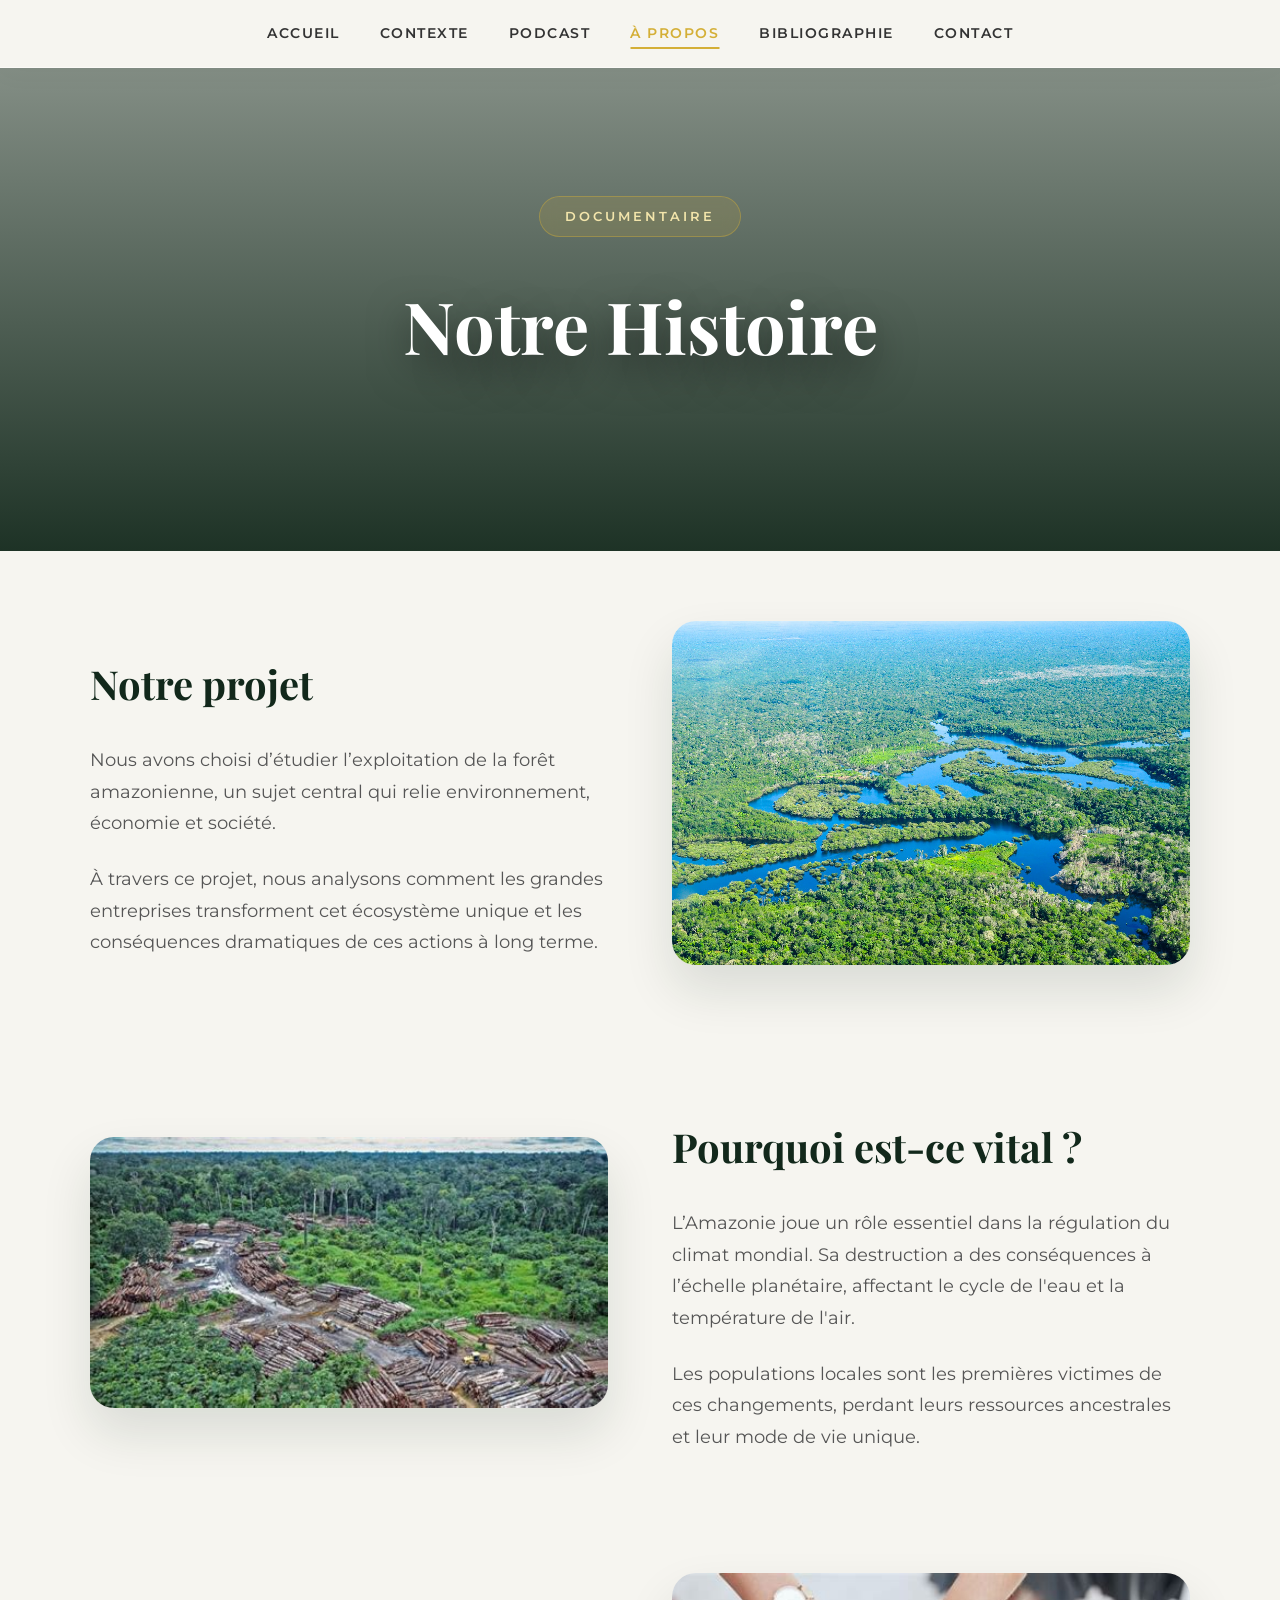
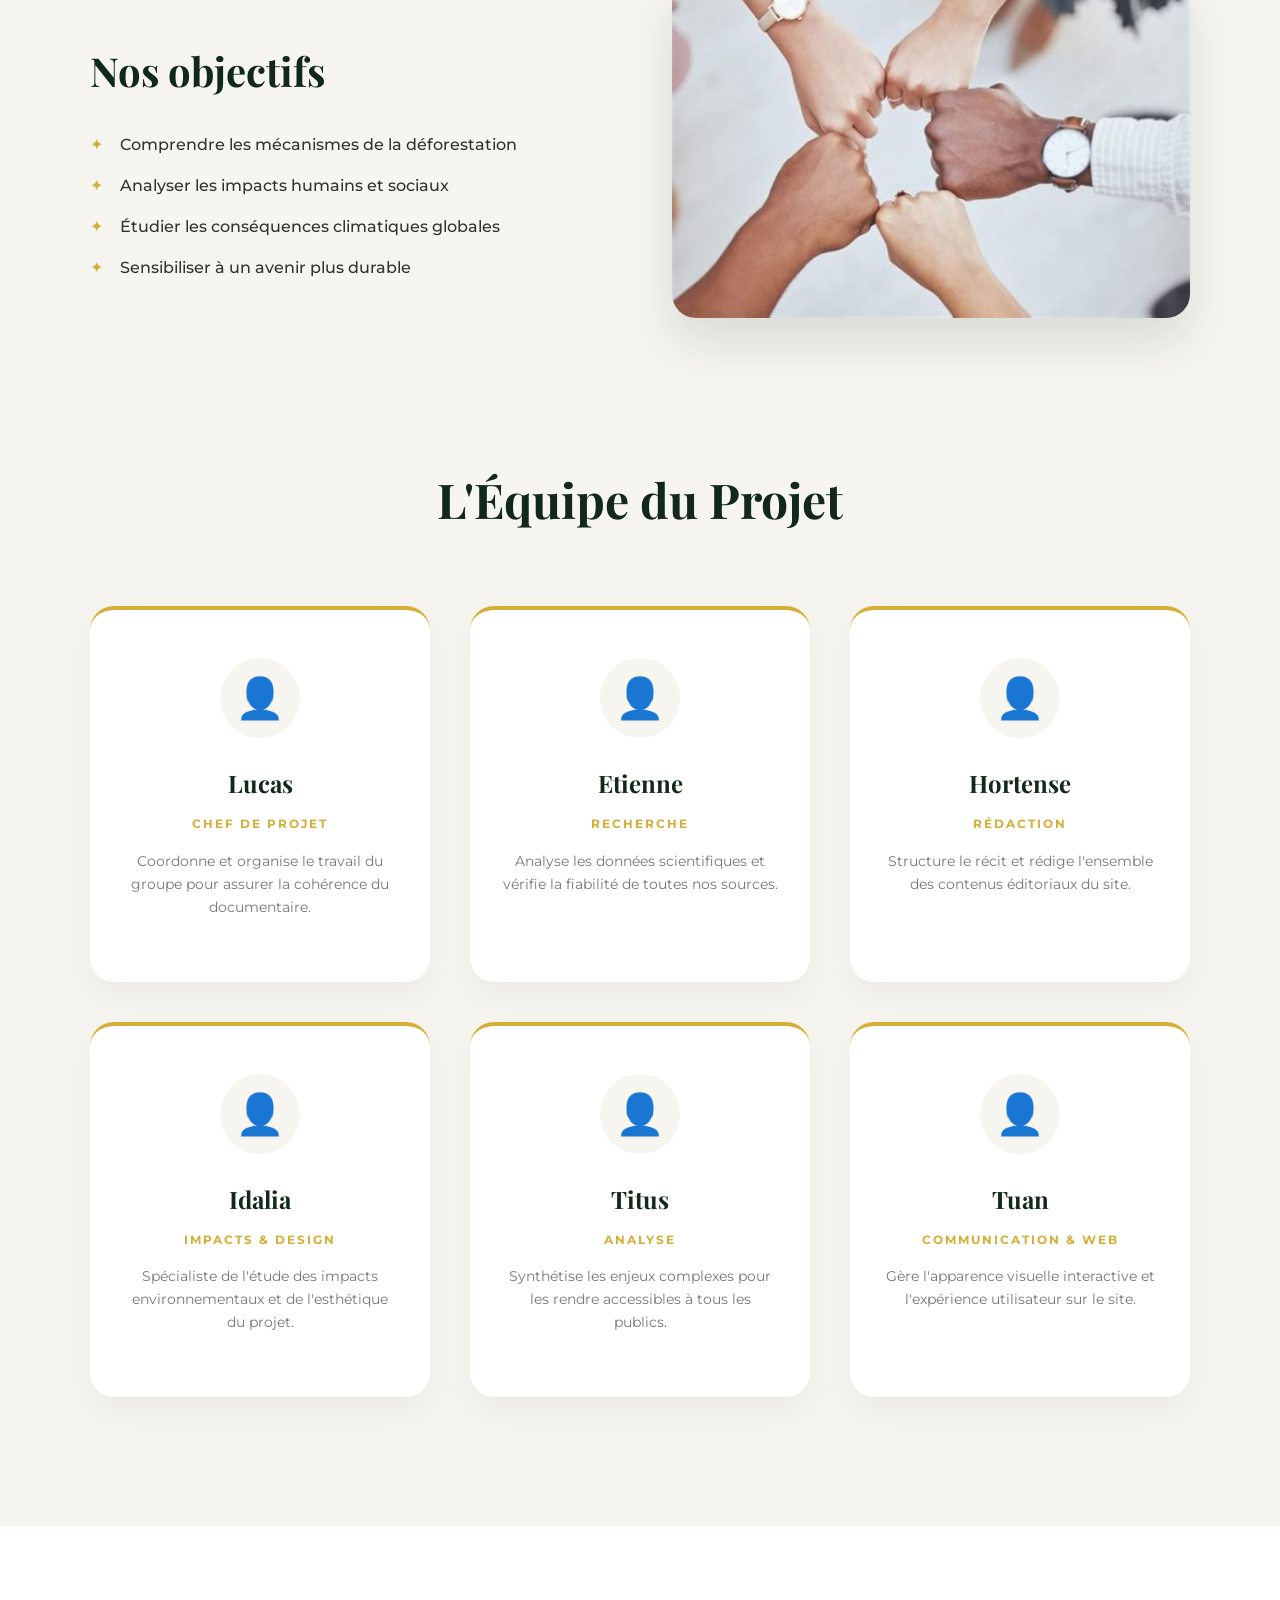
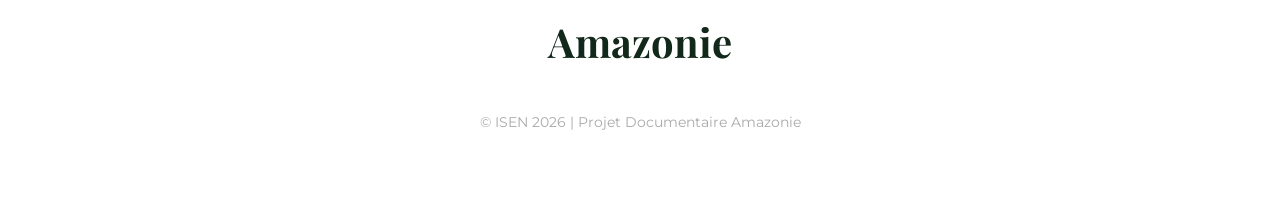
==== commit 7fe52436: "change nom" ====
--- a/apropos.html
+++ b/apropos.html
@@ -1,306 +1,274 @@
 <!DOCTYPE HTML>
-<html lang="fr">
+<html lang="fr" style="scroll-behavior: smooth;">
 
 <head>
-    <title>À propos</title>
-	<meta charset="utf-8" />
-	<meta name="viewport" content="width=device-width, initial-scale=1, user-scalable=no" />
-	<link rel="stylesheet" href="assets/css/main.css" />
-	<noscript>
-		<link rel="stylesheet" href="assets/css/noscript.css" />
-	</noscript>
+    <title>À propos - Amazonie</title>
+    <meta charset="utf-8" />
+    <meta name="viewport" content="width=device-width, initial-scale=1, user-scalable=no" />
+    
+    <link rel="preconnect" href="https://fonts.googleapis.com">
+    <link rel="preconnect" href="https://fonts.gstatic.com" crossorigin>
+    <link href="https://fonts.googleapis.com/css2?family=Playfair+Display:wght@400;600;700;800&family=Montserrat:wght@400;500;600;700&display=swap" rel="stylesheet">
+    
+    <link rel="stylesheet" href="https://cdnjs.cloudflare.com/ajax/libs/font-awesome/6.4.0/css/all.min.css" />
+
+    <style>
+        /* ===== PALETTE DE COULEURS ET VARIABLES ===== */
+        :root {
+            --bg-beige: #f6f5f0;
+            --green-dark: #12281b;
+            --green-mid: #1d3f2a;
+            --green-light: #e0e8e3;
+            --gold: #d4af37;
+            --gold-light: #f3e5ab;
+            --text-dark: #333333;
+            --font-serif: 'Playfair Display', serif;
+            --font-sans: 'Montserrat', sans-serif;
+        }
+
+        /* ===== BASE ===== */
+        body {
+            background-color: var(--bg-beige);
+            font-family: var(--font-sans);
+            margin: 0; padding: 0;
+            color: var(--text-dark);
+            line-height: 1.8;
+            overflow-x: hidden;
+        }
+
+        .reveal {
+            opacity: 0;
+            transform: translateY(30px);
+            transition: opacity 0.8s cubic-bezier(0.25, 0.46, 0.45, 0.94), transform 0.8s cubic-bezier(0.25, 0.46, 0.45, 0.94);
+        }
+        .reveal.active { opacity: 1; transform: translateY(0); }
+
+        /* ===== NAVIGATION (STICKY) ===== */
+        #nav {
+            position: sticky; top: 0; z-index: 1000;
+            display: flex; justify-content: center; align-items: center;
+            padding: 1.2rem 2rem;
+            background: rgba(246, 245, 240, 0.85);
+            backdrop-filter: blur(12px); -webkit-backdrop-filter: blur(12px);
+            box-shadow: 0 4px 30px rgba(0, 0, 0, 0.03);
+            border-bottom: 1px solid rgba(255, 255, 255, 0.5);
+        }
+
+        #nav .links { list-style: none; display: flex; gap: 2.5rem; margin: 0; padding: 0; }
+        #nav .links a { text-decoration: none; color: var(--text-dark); font-size: 0.85rem; font-weight: 600; text-transform: uppercase; letter-spacing: 1.5px; padding: 0.5rem 0; transition: color 0.3s; position: relative; }
+        #nav .links a::after { content: ''; position: absolute; width: 0; height: 2px; bottom: 0; left: 50%; background-color: var(--gold); transition: all 0.3s ease; transform: translateX(-50%); }
+        #nav .active a { color: var(--gold); }
+        #nav .active a::after, #nav .links a:hover::after { width: 100%; }
+
+        /* ===== HERO SECTION ===== */
+        .hero-about {
+            position: relative; text-align: center;
+            padding: 8rem 2rem 10rem 2rem; margin-bottom: 4rem;
+        }
+        .hero-about::before {
+            content: ''; position: absolute; top: 0; left: 0; right: 0; bottom: 0;
+            background: url('https://images.unsplash.com/photo-1516026672322-bc52d61a55d5?ixlib=rb-4.0.3&auto=format&fit=crop&w=1600&q=80') center/cover no-repeat;
+            z-index: -2;
+        }
+        .hero-about::after {
+            content: ''; position: absolute; top: 0; left: 0; right: 0; bottom: 0;
+            background: linear-gradient(to bottom, rgba(18, 40, 27, 0.5), rgba(18, 40, 27, 0.95));
+            z-index: -1;
+        }
+        .hero-title { font-family: var(--font-serif); color: white; font-size: 4.5rem; margin: 0; text-shadow: 0 15px 40px rgba(0,0,0,0.6); }
+
+        /* ===== CONTENT SECTIONS (SPLIT) ===== */
+        .main-container { max-width: 1100px; margin: 0 auto; padding: 0 20px; }
+
+        .split-section {
+            display: grid; grid-template-columns: 1fr 1fr;
+            gap: 4rem; align-items: center; margin-bottom: 6rem;
+        }
+        .split-section.reverse { direction: rtl; }
+        .split-section.reverse .text-content { direction: ltr; }
+
+        .text-content h2 { font-family: var(--font-serif); color: var(--green-dark); font-size: 2.5rem; margin-bottom: 1.5rem; }
+        .text-content p { font-size: 1.1rem; color: #555; margin-bottom: 1.5rem; }
+        .text-content ul { list-style: none; padding: 0; }
+        .text-content li { padding-left: 30px; position: relative; margin-bottom: 12px; font-weight: 500; }
+        .text-content li::before { content: '✦'; position: absolute; left: 0; color: var(--gold); }
+
+        .image-content img {
+            width: 100%; border-radius: 24px;
+            box-shadow: 0 25px 50px rgba(18, 40, 27, 0.12);
+            transition: transform 0.5s cubic-bezier(0.16, 1, 0.3, 1);
+        }
+        .image-content img:hover { transform: scale(1.03) rotate(1deg); }
+
+        /* ===== TEAM GRID ===== */
+        .team-section { text-align: center; margin: 8rem 0; }
+        .team-section h2 { font-family: var(--font-serif); font-size: 3rem; color: var(--green-dark); margin-bottom: 4rem; }
+        
+        .team-grid {
+            display: grid; grid-template-columns: repeat(auto-fit, minmax(280px, 1fr));
+            gap: 2.5rem;
+        }
+        
+        .team-card {
+            background: white; padding: 3rem 2rem; border-radius: 24px;
+            box-shadow: 0 15px 35px rgba(0,0,0,0.05);
+            border-top: 4px solid var(--gold);
+            transition: all 0.4s ease;
+        }
+        .team-card:hover { transform: translateY(-15px); border-top-width: 8px; box-shadow: 0 25px 50px rgba(212, 175, 55, 0.15); }
+        
+        .avatar-box {
+            width: 80px; height: 80px; background: var(--bg-beige);
+            margin: 0 auto 1.5rem auto; border-radius: 50%;
+            display: flex; justify-content: center; align-items: center;
+            font-size: 2.5rem; color: var(--green-dark);
+            transition: transform 0.3s;
+        }
+        .team-card:hover .avatar-box { transform: scale(1.1); color: var(--gold); }
+        
+        .team-card h3 { font-family: var(--font-serif); font-size: 1.5rem; margin: 0; color: var(--green-dark); }
+        .role { color: var(--gold); font-weight: 700; text-transform: uppercase; font-size: 0.75rem; letter-spacing: 2px; margin: 8px 0 15px 0; display: block; }
+        .team-card p { font-size: 0.9rem; color: #777; line-height: 1.6; }
+
+        /* ===== FOOTER ===== */
+        #footer { border-top: 1px solid rgba(0,0,0,0.05); padding: 5rem 20px; text-align: center; background: white; }
+        .footer-logo { font-family: var(--font-serif); font-size: 2.5rem; color: var(--green-dark); text-decoration: none; font-weight: 700; }
+        .copyright { margin-top: 2rem; color: #aaa; font-size: 0.85rem; }
+
+        @media screen and (max-width: 900px) {
+            .split-section { grid-template-columns: 1fr; text-align: center; gap: 2.5rem; }
+            .split-section.reverse { direction: ltr; }
+            .hero-title { font-size: 3rem; }
+            .main-container { padding: 0 30px; }
+        }
+    </style>
 </head>
 
-<body class="is-preload">
-
-	<!-- Wrapper -->
-	<div id="wrapper">
-
-		<!-- Header -->
-		<header id="header">
-			<a href="index.html" class="logo">Amazonie</a>
-		</header>
-
-		<!-- Nav -->
-		<nav id="nav">
-			<ul class="links">
-				<li><a href="index.html">ACCUEIL</a></li>
-				<li><a href="generic.html">Contexte</a></li>
-				<li><a href="elements.html">Podcast</a></li>
-				<li class="active"><a href="apropos.html">A propos</a></li>
-				<li><a href="bibliographie.html">Bibliographie</a></li>
-                
-			</ul>
-			<ul class="icons">
-				<!--Facebook-->
-				<li>
-					<a href="https://www.facebook.com/ISEN.Ouest/" class="icon brands fa-facebook" target="_blank"
-						rel="noopener noreferrer">
-						<span class="label">Facebook</span>
-					</a>
-				</li>
-				<!--Instagram-->
-				<li>
-					<a href="https://www.instagram.com/isenbrest/" class="icon brands fa-instagram" target="_blank"
-						rel="noopener noreferrer">
-						<span class="label">Instagram</span>
-					</a>
-				</li>
-				<!--Linkedin-->
-				<li>
-					<a href="https://www.linkedin.com/company/isen-yncrea-ouest/" class="icon brands fa-linkedin"
-						target="_blank" rel="noopener noreferrer">
-						<span class="label">Linkedin</span>
-					</a>
-				</li>
-			</ul>
-		</nav>
-
-    <!-- Main -->
+<body>
+
+    <nav id="nav">
+        <ul class="links">
+            <li><a href="index.html">ACCUEIL</a></li>
+            <li><a href="generic.html">Contexte</a></li>
+            <li><a href="elements.html">Podcast</a></li>
+            <li class="active"><a href="apropos.html">À propos</a></li>
+            <li><a href="bibliographie.html">Bibliographie</a></li>
+            <li><a href="contact.html">Contact</a></li>
+        </ul>
+    </nav>
+
     <div id="main">
 
-        <!-- INTRO -->
-
-        <section class="post">
-    <div class="split-section">
-
-        <div class="split-text">
-            <h2>Notre projet</h2>
-            <p>
-                Nous avons choisi d’étudier l’exploitation de la forêt amazonienne,
-                un sujet central qui relie environnement, économie et société.
-            </p>
-            <p>
-                À travers ce projet, nous analysons comment les grandes entreprises
-                transforment cet écosystème unique et les conséquences de ces actions.
-            </p>
+        <section class="hero-about">
+            <div class="reveal">
+                <div style="background: rgba(212, 175, 55, 0.15); border: 1px solid rgba(212, 175, 55, 0.4); backdrop-filter: blur(8px); color: var(--gold-light); border-radius: 30px; padding: 8px 25px; font-size: 0.8rem; text-transform: uppercase; letter-spacing: 3px; font-weight: 600; display: inline-block; margin-bottom: 1.5rem;">Documentaire</div>
+                <h1 class="hero-title">Notre Histoire</h1>
+            </div>
+        </section>
+
+        <div class="main-container">
+
+            <section class="split-section reveal">
+                <div class="text-content">
+                    <h2>Notre projet</h2>
+                    <p>Nous avons choisi d’étudier l’exploitation de la forêt amazonienne, un sujet central qui relie environnement, économie et société.</p>
+                    <p>À travers ce projet, nous analysons comment les grandes entreprises transforment cet écosystème unique et les conséquences dramatiques de ces actions à long terme.</p>
+                </div>
+                <div class="image-content">
+                    <img src="images/amazonie1.jpg" alt="Forêt amazonienne">
+                </div>
+            </section>
+
+            <section class="split-section reverse reveal">
+                <div class="text-content">
+                    <h2>Pourquoi est-ce vital ?</h2>
+                    <p>L’Amazonie joue un rôle essentiel dans la régulation du climat mondial. Sa destruction a des conséquences à l’échelle planétaire, affectant le cycle de l'eau et la température de l'air.</p>
+                    <p>Les populations locales sont les premières victimes de ces changements, perdant leurs ressources ancestrales et leur mode de vie unique.</p>
+                </div>
+                <div class="image-content">
+                    <img src="images/amazonie2.jpg" alt="Déforestation">
+                </div>
+            </section>
+
+            <section class="split-section reveal">
+                <div class="text-content">
+                    <h2>Nos objectifs</h2>
+                    <ul>
+                        <li>Comprendre les mécanismes de la déforestation</li>
+                        <li>Analyser les impacts humains et sociaux</li>
+                        <li>Étudier les conséquences climatiques globales</li>
+                        <li>Sensibiliser à un avenir plus durable</li>
+                    </ul>
+                </div>
+                <div class="image-content">
+                    <img src="images/amazonie3.jpg" alt="Climat">
+                </div>
+            </section>
+
+            <section class="team-section">
+                <h2 class="reveal">L'Équipe du Projet</h2>
+                <div class="team-grid">
+                    <div class="team-card reveal">
+                        <div class="avatar-box">👤</div>
+                        <h3>Lucas</h3>
+                        <span class="role">Chef de projet</span>
+                        <p>Coordonne et organise le travail du groupe pour assurer la cohérence du documentaire.</p>
+                    </div>
+                    <div class="team-card reveal" style="transition-delay: 0.1s;">
+                        <div class="avatar-box">👤</div>
+                        <h3>Etienne</h3>
+                        <span class="role">Recherche</span>
+                        <p>Analyse les données scientifiques et vérifie la fiabilité de toutes nos sources.</p>
+                    </div>
+                    <div class="team-card reveal" style="transition-delay: 0.2s;">
+                        <div class="avatar-box">👤</div>
+                        <h3>Hortense</h3>
+                        <span class="role">Rédaction</span>
+                        <p>Structure le récit et rédige l'ensemble des contenus éditoriaux du site.</p>
+                    </div>
+                    <div class="team-card reveal">
+                        <div class="avatar-box">👤</div>
+                        <h3>Idalia</h3>
+                        <span class="role">Impacts & Design</span>
+                        <p>Spécialiste de l'étude des impacts environnementaux et de l'esthétique du projet.</p>
+                    </div>
+                    <div class="team-card reveal" style="transition-delay: 0.1s;">
+                        <div class="avatar-box">👤</div>
+                        <h3>Titus</h3>
+                        <span class="role">Analyse</span>
+                        <p>Synthétise les enjeux complexes pour les rendre accessibles à tous les publics.</p>
+                    </div>
+                    <div class="team-card reveal" style="transition-delay: 0.2s;">
+                        <div class="avatar-box">👤</div>
+                        <h3>Tuan</h3>
+                        <span class="role">Communication & Web</span>
+                        <p>Gère l'apparence visuelle interactive et l'expérience utilisateur sur le site.</p>
+                    </div>
+                </div>
+            </section>
+
         </div>
-
-        <div class="split-image">
-            <img src="images/amazonie1.jpg" alt="Forêt amazonienne">
-        </div>
-
     </div>
-</section>
-
-        <!-- PROJET -->
-        <section class="post">
-    <div class="split-section reverse">
-
-        <div class="split-text">
-            <h2>Pourquoi ce sujet est important ?</h2>
-            <p>
-                L’Amazonie joue un rôle essentiel dans la régulation du climat mondial.
-                Sa destruction a des conséquences à l’échelle planétaire.
-            </p>
-            <p>
-                Les populations locales sont directement impactées,
-                perdant leurs ressources et leur mode de vie.
-            </p>
-        </div>
-
-        <div class="split-image">
-            <img src="images/amazonie2.jpg" alt="Déforestation">
-        </div>
-
-    </div>
-</section>
-
-        <!-- OBJECTIFS -->
-        <section class="post">
-    <div class="split-section">
-
-        <div class="split-text">
-            <h2>Nos objectifs</h2>
-            <ul>
-                <li>Comprendre la déforestation</li>
-                <li>Analyser les impacts humains</li>
-                <li>Étudier les conséquences climatiques</li>
-                <li>Sensibiliser à un monde plus durable</li>
-            </ul>
-        </div>
-
-        <div class="split-image">
-            <img src="images/amazonie3.jpg" alt="Climat">
-        </div>
-
-    </div>
-</section>
-        <!-- TEAM -->
-        <section class="post">
-            <h2>Notre équipe</h2>
-
-            <div class="team-grid">
-
-                <div class="team-card">
-		    <div style="font-size:40px;">👤</div>
-		    <h3>Lucas</h3>
-		    <p class="role">Chef de projet</p>
-		    <p>Coordonne et organise le travail du groupe.</p>
-                </div>
-
-                <div class="team-card">
-                    <div style="font-size:40px;">👤</div>
-		    <h3>Etienne</h3>
-                    <p class="role">Recherche</p>
-                    <p>Analyse les informations et les sources.</p>
-                </div>
-
-                <div class="team-card">
-                    <div style="font-size:40px;">👤</div>
-		    <h3>Hortens</h3>
-                    <p class="role">Rédaction</p>
-                    <p>Structure et rédige les contenus.</p>
-                </div>
-
-                <div class="team-card">
-                    <div style="font-size:40px;">👤</div>
-		    <h3>Idalia</h3>
-                    <p class="role">Design</p>
-                    <p>Étudie les impacts environnementaux.</p>
-                </div>
-
-                <div class="team-card">
-                    <div style="font-size:40px;">👤</div>
-		    <h3>Titus</h3>
-                    <p class="role">Analyse</p>
-                    <p>Présente et valorise le projet.</p>
-                </div>
-
-                <div class="team-card">
-                    <div style="font-size:40px;">👤</div>
-		    <h3>Tuan</h3>
-                    <p class="role">Communication</p>
-                    <p>Crée l’apparence visuelle du site.</p>
-                </div>
-
-            </div>
-
-        </section>
-
-    </div>
-
-</div>
-
-
-
-<style>
-
-/* ================= TEXTE ================= */
-
-.split-section {
-    display: flex;
-    align-items: center;
-    gap: 40px;
-    margin: 60px 0;
-}
-
-.split-section.reverse {
-    flex-direction: row-reverse;
-}
-
-.split-text {
-    flex: 1;
-}
-
-.split-text h2 {
-    font-size: 1.8em;
-    margin-bottom: 15px;
-}
-
-.split-text p {
-    font-size: 1.05em;
-    line-height: 1.7;
-    color: #555;
-}
-
-.split-image {
-    flex: 1;
-}
-
-.split-image img {
-    width: 100%;
-    border-radius: 20px;
-    box-shadow: 0 10px 25px rgba(0,0,0,0.2);
-}
-
-.split-image img:hover {
-    transform: scale(1.03);
-    transition: 0.3s;
-}
-
-/* ================= TEAM ================= */
-
-.team-grid {
-    display: grid;
-    grid-template-columns: repeat(3, 1fr);
-    gap: 30px;
-    margin-top: 30px;
-}
-
-.team-card {
-    background: linear-gradient(145deg, #ffffff, #f0f0f0);
-    padding: 25px;
-    border-radius: 25px;
-    text-align: center;
-    box-shadow: 0 10px 25px rgba(0,0,0,0.15);
-    transition: all 0.3s ease;
-    position: relative;
-}
-
-.team-card:hover {
-    transform: translateY(-10px) scale(1.03);
-    box-shadow: 0 15px 35px rgba(0,0,0,0.25);
-}
-
-.team-card::before {
-    content: "";
-    position: absolute;
-    top: 0;
-    left: 0;
-    width: 100%;
-    height: 5px;
-    background: linear-gradient(90deg, #2ecc71, #27ae60);
-}
-
-.team-card h3 {
-    margin-top: 10px;
-}
-
-.role {
-    color: #27ae60;
-    font-weight: bold;
-}
-
-/* ================= RESPONSIVE ================= */
-
-@media screen and (max-width: 900px) {
-    .team-grid {
-        grid-template-columns: 1fr 1fr;
-    }
-}
-
-@media screen and (max-width: 600px) {
-    .team-grid {
-        grid-template-columns: 1fr;
-    }
-}
-
-</style>
-
-<!-- DATE -->
-<script>
-const today = new Date();
-document.getElementById("date").innerHTML =
-    today.toLocaleDateString('fr-FR', { day:'numeric', month:'long', year:'numeric' });
-</script>
-
-<!-- IMPORTANT POUR LE TEMPLATE -->
-<script src="assets/js/jquery.min.js"></script>
-<script src="assets/js/browser.min.js"></script>
-<script src="assets/js/breakpoints.min.js"></script>
-<script src="assets/js/util.js"></script>
-<script src="assets/js/main.js"></script>
-
+
+    <footer id="footer">
+        <a href="index.html" class="footer-logo">Amazonie</a>
+        <div class="copyright">&copy; ISEN 2026 | Projet Documentaire Amazonie</div>
+    </footer>
+
+    <script>
+        document.addEventListener("DOMContentLoaded", function() {
+            const reveals = document.querySelectorAll('.reveal');
+            const revealOptions = { threshold: 0.15 };
+            const revealOnScroll = new IntersectionObserver(function(entries, observer) {
+                entries.forEach(entry => {
+                    if (entry.isIntersecting) {
+                        entry.target.classList.add('active');
+                        observer.unobserve(entry.target);
+                    }
+                });
+            }, revealOptions);
+            reveals.forEach(reveal => revealOnScroll.observe(reveal));
+        });
+    </script>
 </body>
-</html>
+</html>
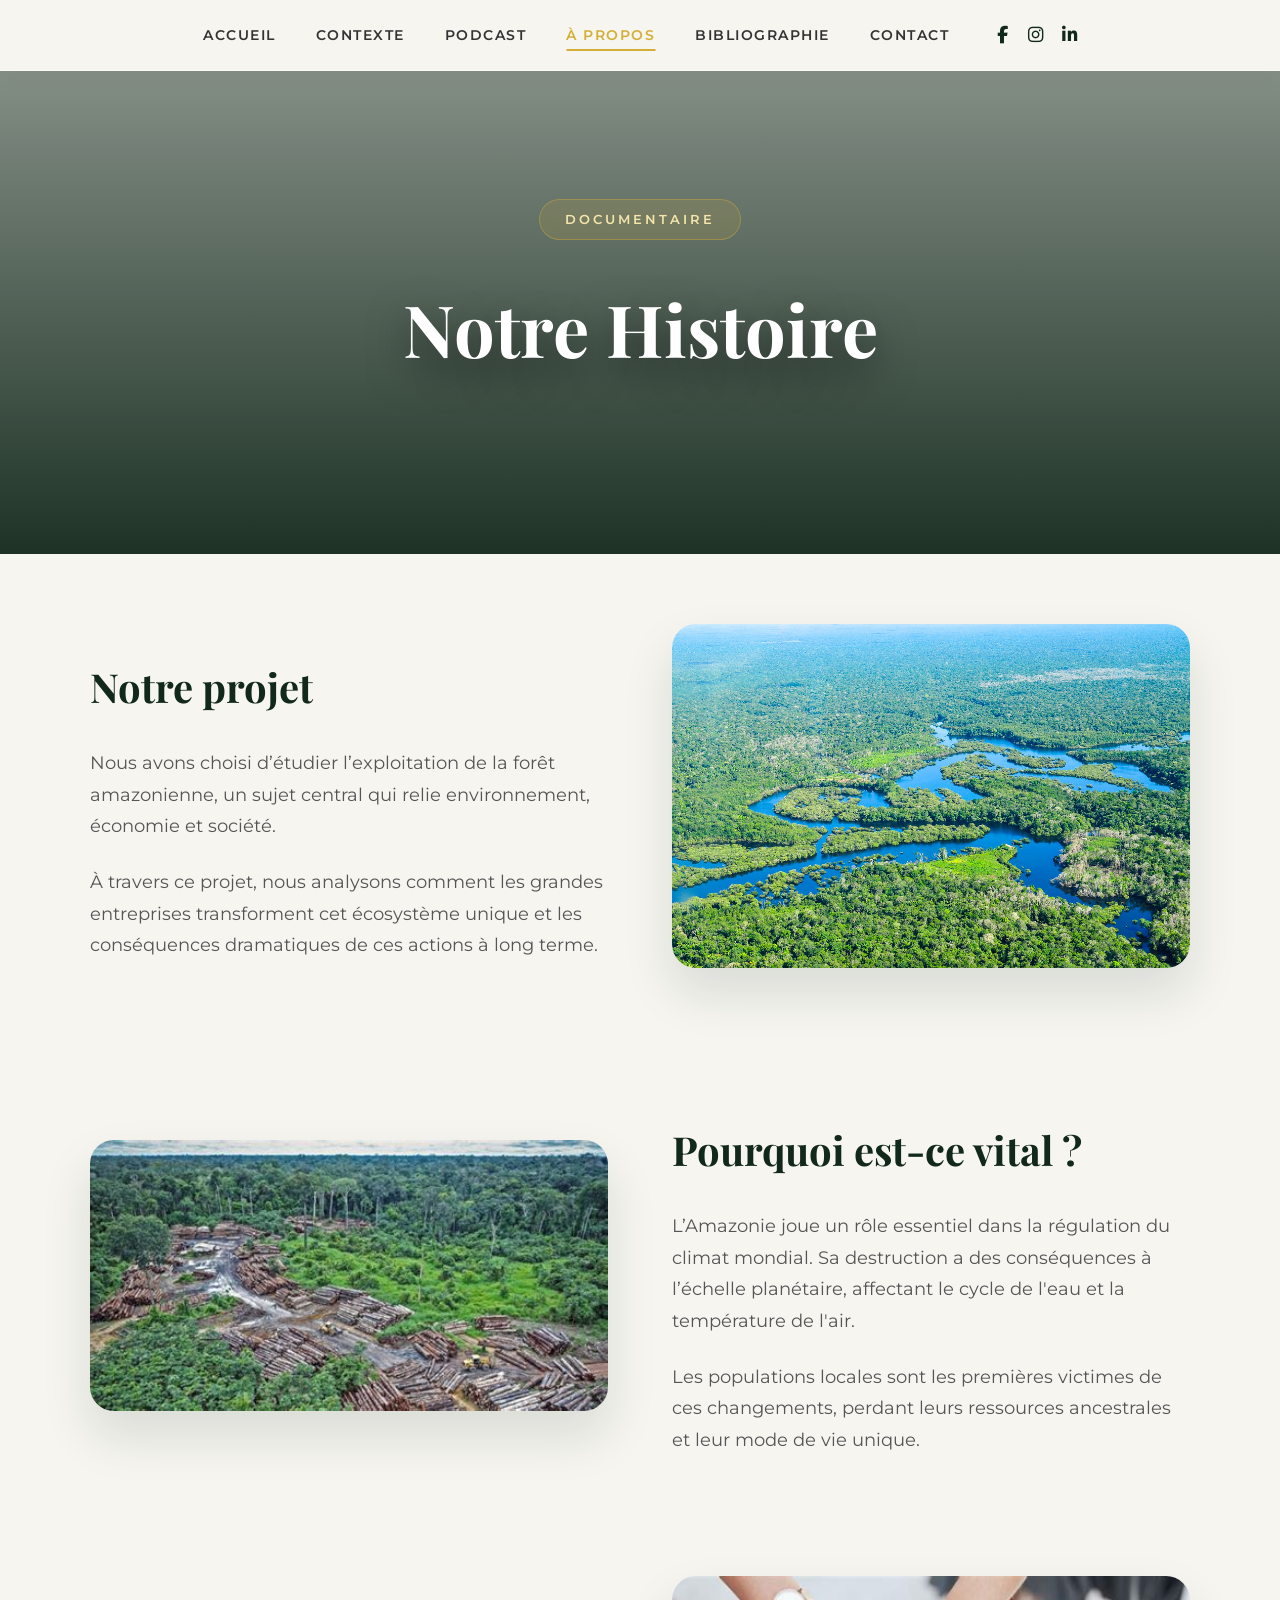
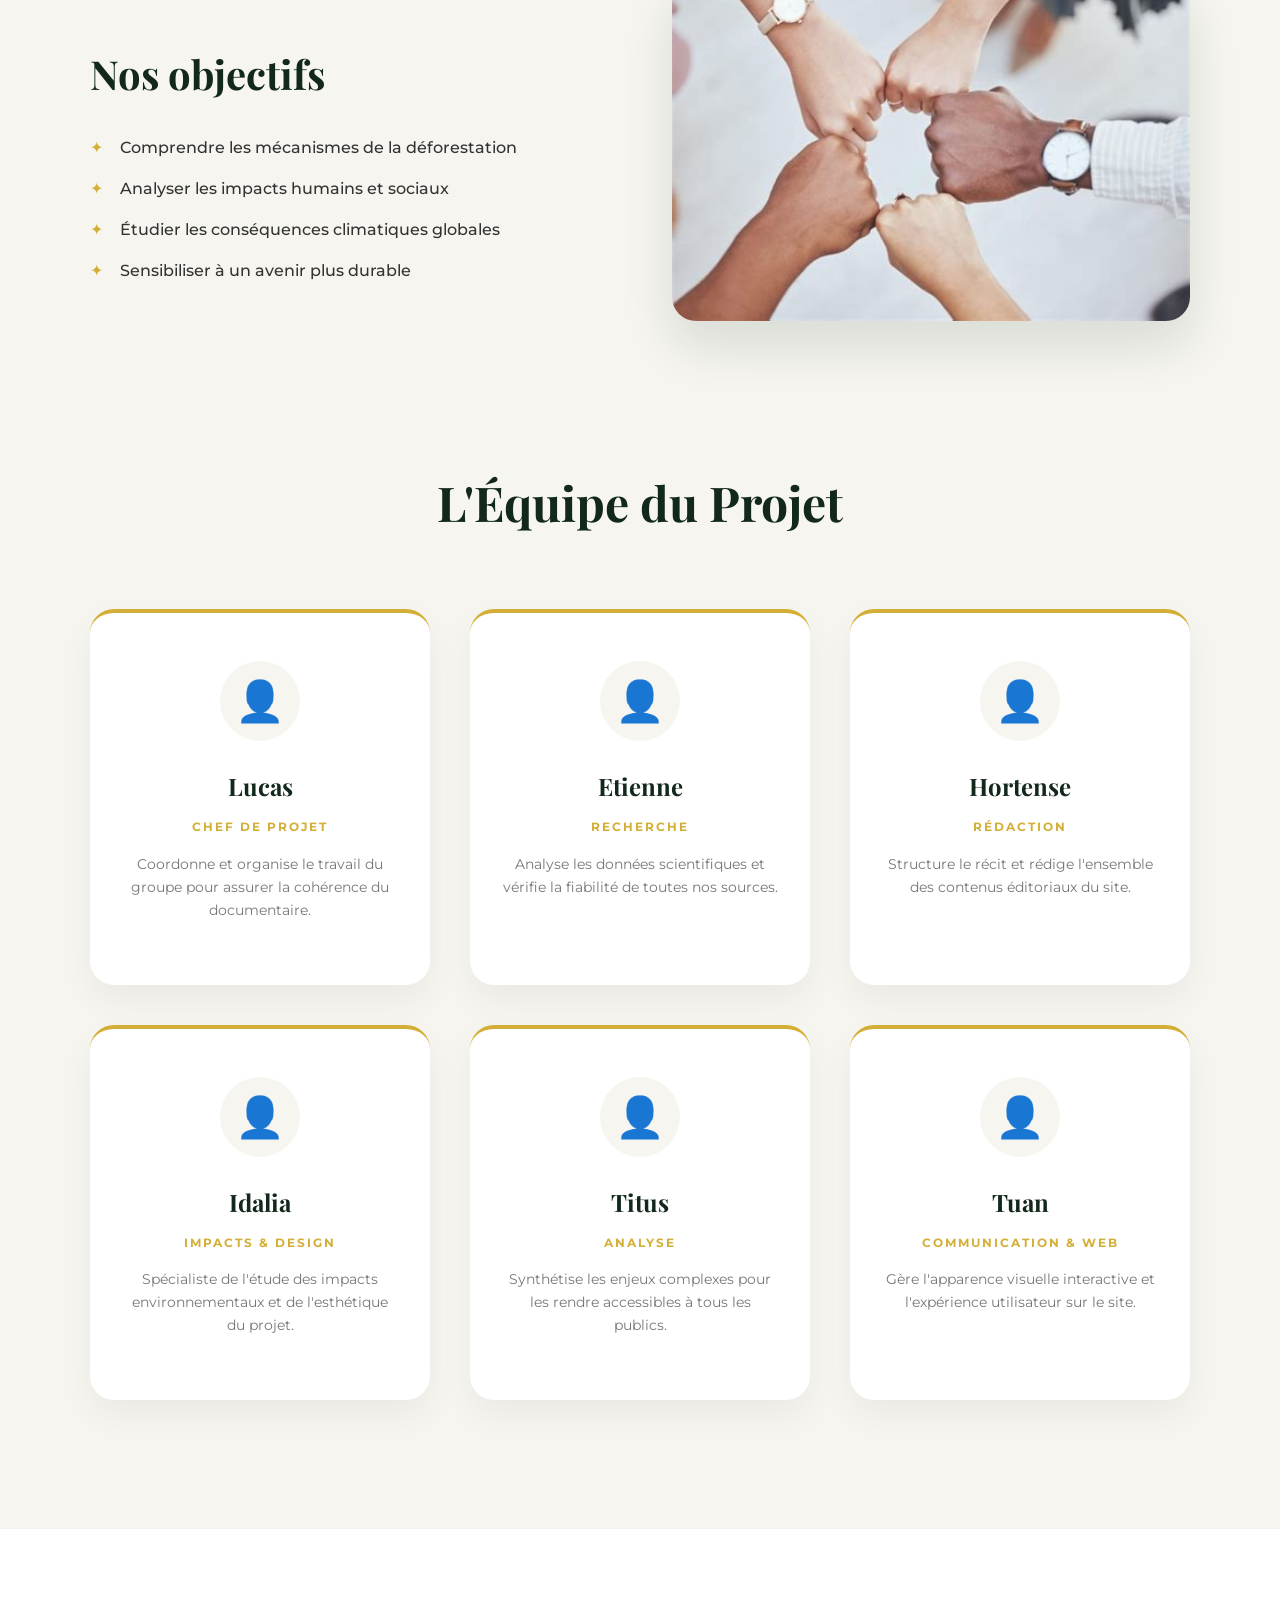
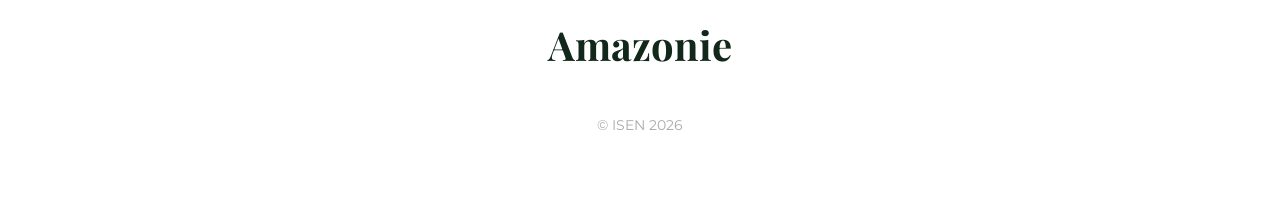
==== commit 3668d550: "change copyright text" ====
--- a/apropos.html
+++ b/apropos.html
@@ -5,11 +5,13 @@
     <title>À propos - Amazonie</title>
     <meta charset="utf-8" />
     <meta name="viewport" content="width=device-width, initial-scale=1, user-scalable=no" />
-    
+
     <link rel="preconnect" href="https://fonts.googleapis.com">
     <link rel="preconnect" href="https://fonts.gstatic.com" crossorigin>
-    <link href="https://fonts.googleapis.com/css2?family=Playfair+Display:wght@400;600;700;800&family=Montserrat:wght@400;500;600;700&display=swap" rel="stylesheet">
-    
+    <link
+        href="https://fonts.googleapis.com/css2?family=Playfair+Display:wght@400;600;700;800&family=Montserrat:wght@400;500;600;700&display=swap"
+        rel="stylesheet">
+
     <link rel="stylesheet" href="https://cdnjs.cloudflare.com/ajax/libs/font-awesome/6.4.0/css/all.min.css" />
 
     <style>
@@ -26,11 +28,32 @@
             --font-sans: 'Montserrat', sans-serif;
         }
 
+        #nav .icons {
+            list-style: none;
+            display: flex;
+            gap: 1.2rem;
+            margin: 0 0 0 3rem;
+            padding: 0;
+        }
+
+        #nav .icons a {
+            color: var(--green-dark);
+            font-size: 1.1rem;
+            transition: color 0.3s, transform 0.3s;
+            display: inline-block;
+        }
+
+        #nav .icons a:hover {
+            color: var(--gold);
+            transform: translateY(-2px);
+        }
+
         /* ===== BASE ===== */
         body {
             background-color: var(--bg-beige);
             font-family: var(--font-sans);
-            margin: 0; padding: 0;
+            margin: 0;
+            padding: 0;
             color: var(--text-dark);
             line-height: 1.8;
             overflow-x: hidden;
@@ -41,105 +64,289 @@
             transform: translateY(30px);
             transition: opacity 0.8s cubic-bezier(0.25, 0.46, 0.45, 0.94), transform 0.8s cubic-bezier(0.25, 0.46, 0.45, 0.94);
         }
-        .reveal.active { opacity: 1; transform: translateY(0); }
+
+        .reveal.active {
+            opacity: 1;
+            transform: translateY(0);
+        }
 
         /* ===== NAVIGATION (STICKY) ===== */
         #nav {
-            position: sticky; top: 0; z-index: 1000;
-            display: flex; justify-content: center; align-items: center;
+            position: sticky;
+            top: 0;
+            z-index: 1000;
+            display: flex;
+            justify-content: center;
+            align-items: center;
             padding: 1.2rem 2rem;
             background: rgba(246, 245, 240, 0.85);
-            backdrop-filter: blur(12px); -webkit-backdrop-filter: blur(12px);
+            backdrop-filter: blur(12px);
+            -webkit-backdrop-filter: blur(12px);
             box-shadow: 0 4px 30px rgba(0, 0, 0, 0.03);
             border-bottom: 1px solid rgba(255, 255, 255, 0.5);
         }
 
-        #nav .links { list-style: none; display: flex; gap: 2.5rem; margin: 0; padding: 0; }
-        #nav .links a { text-decoration: none; color: var(--text-dark); font-size: 0.85rem; font-weight: 600; text-transform: uppercase; letter-spacing: 1.5px; padding: 0.5rem 0; transition: color 0.3s; position: relative; }
-        #nav .links a::after { content: ''; position: absolute; width: 0; height: 2px; bottom: 0; left: 50%; background-color: var(--gold); transition: all 0.3s ease; transform: translateX(-50%); }
-        #nav .active a { color: var(--gold); }
-        #nav .active a::after, #nav .links a:hover::after { width: 100%; }
+        #nav .links {
+            list-style: none;
+            display: flex;
+            gap: 2.5rem;
+            margin: 0;
+            padding: 0;
+        }
+
+        #nav .links a {
+            text-decoration: none;
+            color: var(--text-dark);
+            font-size: 0.85rem;
+            font-weight: 600;
+            text-transform: uppercase;
+            letter-spacing: 1.5px;
+            padding: 0.5rem 0;
+            transition: color 0.3s;
+            position: relative;
+        }
+
+        #nav .links a::after {
+            content: '';
+            position: absolute;
+            width: 0;
+            height: 2px;
+            bottom: 0;
+            left: 50%;
+            background-color: var(--gold);
+            transition: all 0.3s ease;
+            transform: translateX(-50%);
+        }
+
+        #nav .active a {
+            color: var(--gold);
+        }
+
+        #nav .active a::after,
+        #nav .links a:hover::after {
+            width: 100%;
+        }
 
         /* ===== HERO SECTION ===== */
         .hero-about {
-            position: relative; text-align: center;
-            padding: 8rem 2rem 10rem 2rem; margin-bottom: 4rem;
-        }
+            position: relative;
+            text-align: center;
+            padding: 8rem 2rem 10rem 2rem;
+            margin-bottom: 4rem;
+        }
+
         .hero-about::before {
-            content: ''; position: absolute; top: 0; left: 0; right: 0; bottom: 0;
+            content: '';
+            position: absolute;
+            top: 0;
+            left: 0;
+            right: 0;
+            bottom: 0;
             background: url('https://images.unsplash.com/photo-1516026672322-bc52d61a55d5?ixlib=rb-4.0.3&auto=format&fit=crop&w=1600&q=80') center/cover no-repeat;
             z-index: -2;
         }
+
         .hero-about::after {
-            content: ''; position: absolute; top: 0; left: 0; right: 0; bottom: 0;
+            content: '';
+            position: absolute;
+            top: 0;
+            left: 0;
+            right: 0;
+            bottom: 0;
             background: linear-gradient(to bottom, rgba(18, 40, 27, 0.5), rgba(18, 40, 27, 0.95));
             z-index: -1;
         }
-        .hero-title { font-family: var(--font-serif); color: white; font-size: 4.5rem; margin: 0; text-shadow: 0 15px 40px rgba(0,0,0,0.6); }
+
+        .hero-title {
+            font-family: var(--font-serif);
+            color: white;
+            font-size: 4.5rem;
+            margin: 0;
+            text-shadow: 0 15px 40px rgba(0, 0, 0, 0.6);
+        }
 
         /* ===== CONTENT SECTIONS (SPLIT) ===== */
-        .main-container { max-width: 1100px; margin: 0 auto; padding: 0 20px; }
+        .main-container {
+            max-width: 1100px;
+            margin: 0 auto;
+            padding: 0 20px;
+        }
 
         .split-section {
-            display: grid; grid-template-columns: 1fr 1fr;
-            gap: 4rem; align-items: center; margin-bottom: 6rem;
-        }
-        .split-section.reverse { direction: rtl; }
-        .split-section.reverse .text-content { direction: ltr; }
-
-        .text-content h2 { font-family: var(--font-serif); color: var(--green-dark); font-size: 2.5rem; margin-bottom: 1.5rem; }
-        .text-content p { font-size: 1.1rem; color: #555; margin-bottom: 1.5rem; }
-        .text-content ul { list-style: none; padding: 0; }
-        .text-content li { padding-left: 30px; position: relative; margin-bottom: 12px; font-weight: 500; }
-        .text-content li::before { content: '✦'; position: absolute; left: 0; color: var(--gold); }
+            display: grid;
+            grid-template-columns: 1fr 1fr;
+            gap: 4rem;
+            align-items: center;
+            margin-bottom: 6rem;
+        }
+
+        .split-section.reverse {
+            direction: rtl;
+        }
+
+        .split-section.reverse .text-content {
+            direction: ltr;
+        }
+
+        .text-content h2 {
+            font-family: var(--font-serif);
+            color: var(--green-dark);
+            font-size: 2.5rem;
+            margin-bottom: 1.5rem;
+        }
+
+        .text-content p {
+            font-size: 1.1rem;
+            color: #555;
+            margin-bottom: 1.5rem;
+        }
+
+        .text-content ul {
+            list-style: none;
+            padding: 0;
+        }
+
+        .text-content li {
+            padding-left: 30px;
+            position: relative;
+            margin-bottom: 12px;
+            font-weight: 500;
+        }
+
+        .text-content li::before {
+            content: '✦';
+            position: absolute;
+            left: 0;
+            color: var(--gold);
+        }
 
         .image-content img {
-            width: 100%; border-radius: 24px;
+            width: 100%;
+            border-radius: 24px;
             box-shadow: 0 25px 50px rgba(18, 40, 27, 0.12);
             transition: transform 0.5s cubic-bezier(0.16, 1, 0.3, 1);
         }
-        .image-content img:hover { transform: scale(1.03) rotate(1deg); }
+
+        .image-content img:hover {
+            transform: scale(1.03) rotate(1deg);
+        }
 
         /* ===== TEAM GRID ===== */
-        .team-section { text-align: center; margin: 8rem 0; }
-        .team-section h2 { font-family: var(--font-serif); font-size: 3rem; color: var(--green-dark); margin-bottom: 4rem; }
-        
+        .team-section {
+            text-align: center;
+            margin: 8rem 0;
+        }
+
+        .team-section h2 {
+            font-family: var(--font-serif);
+            font-size: 3rem;
+            color: var(--green-dark);
+            margin-bottom: 4rem;
+        }
+
         .team-grid {
-            display: grid; grid-template-columns: repeat(auto-fit, minmax(280px, 1fr));
+            display: grid;
+            grid-template-columns: repeat(auto-fit, minmax(280px, 1fr));
             gap: 2.5rem;
         }
-        
+
         .team-card {
-            background: white; padding: 3rem 2rem; border-radius: 24px;
-            box-shadow: 0 15px 35px rgba(0,0,0,0.05);
+            background: white;
+            padding: 3rem 2rem;
+            border-radius: 24px;
+            box-shadow: 0 15px 35px rgba(0, 0, 0, 0.05);
             border-top: 4px solid var(--gold);
             transition: all 0.4s ease;
         }
-        .team-card:hover { transform: translateY(-15px); border-top-width: 8px; box-shadow: 0 25px 50px rgba(212, 175, 55, 0.15); }
-        
+
+        .team-card:hover {
+            transform: translateY(-15px);
+            border-top-width: 8px;
+            box-shadow: 0 25px 50px rgba(212, 175, 55, 0.15);
+        }
+
         .avatar-box {
-            width: 80px; height: 80px; background: var(--bg-beige);
-            margin: 0 auto 1.5rem auto; border-radius: 50%;
-            display: flex; justify-content: center; align-items: center;
-            font-size: 2.5rem; color: var(--green-dark);
+            width: 80px;
+            height: 80px;
+            background: var(--bg-beige);
+            margin: 0 auto 1.5rem auto;
+            border-radius: 50%;
+            display: flex;
+            justify-content: center;
+            align-items: center;
+            font-size: 2.5rem;
+            color: var(--green-dark);
             transition: transform 0.3s;
         }
-        .team-card:hover .avatar-box { transform: scale(1.1); color: var(--gold); }
-        
-        .team-card h3 { font-family: var(--font-serif); font-size: 1.5rem; margin: 0; color: var(--green-dark); }
-        .role { color: var(--gold); font-weight: 700; text-transform: uppercase; font-size: 0.75rem; letter-spacing: 2px; margin: 8px 0 15px 0; display: block; }
-        .team-card p { font-size: 0.9rem; color: #777; line-height: 1.6; }
+
+        .team-card:hover .avatar-box {
+            transform: scale(1.1);
+            color: var(--gold);
+        }
+
+        .team-card h3 {
+            font-family: var(--font-serif);
+            font-size: 1.5rem;
+            margin: 0;
+            color: var(--green-dark);
+        }
+
+        .role {
+            color: var(--gold);
+            font-weight: 700;
+            text-transform: uppercase;
+            font-size: 0.75rem;
+            letter-spacing: 2px;
+            margin: 8px 0 15px 0;
+            display: block;
+        }
+
+        .team-card p {
+            font-size: 0.9rem;
+            color: #777;
+            line-height: 1.6;
+        }
 
         /* ===== FOOTER ===== */
-        #footer { border-top: 1px solid rgba(0,0,0,0.05); padding: 5rem 20px; text-align: center; background: white; }
-        .footer-logo { font-family: var(--font-serif); font-size: 2.5rem; color: var(--green-dark); text-decoration: none; font-weight: 700; }
-        .copyright { margin-top: 2rem; color: #aaa; font-size: 0.85rem; }
+        #footer {
+            border-top: 1px solid rgba(0, 0, 0, 0.05);
+            padding: 5rem 20px;
+            text-align: center;
+            background: white;
+        }
+
+        .footer-logo {
+            font-family: var(--font-serif);
+            font-size: 2.5rem;
+            color: var(--green-dark);
+            text-decoration: none;
+            font-weight: 700;
+        }
+
+        .copyright {
+            margin-top: 2rem;
+            color: #aaa;
+            font-size: 0.85rem;
+        }
 
         @media screen and (max-width: 900px) {
-            .split-section { grid-template-columns: 1fr; text-align: center; gap: 2.5rem; }
-            .split-section.reverse { direction: ltr; }
-            .hero-title { font-size: 3rem; }
-            .main-container { padding: 0 30px; }
+            .split-section {
+                grid-template-columns: 1fr;
+                text-align: center;
+                gap: 2.5rem;
+            }
+
+            .split-section.reverse {
+                direction: ltr;
+            }
+
+            .hero-title {
+                font-size: 3rem;
+            }
+
+            .main-container {
+                padding: 0 30px;
+            }
         }
     </style>
 </head>
@@ -155,13 +362,23 @@
             <li><a href="bibliographie.html">Bibliographie</a></li>
             <li><a href="contact.html">Contact</a></li>
         </ul>
+        <ul class="icons">
+            <li><a href="https://www.facebook.com/ISEN.Ouest/" target="_blank" rel="noopener noreferrer"><i
+                        class="fab fa-facebook-f"></i></a></li>
+            <li><a href="https://www.instagram.com/isenbrest/" target="_blank" rel="noopener noreferrer"><i
+                        class="fab fa-instagram"></i></a></li>
+            <li><a href="https://www.linkedin.com/company/isen-yncrea-ouest/" target="_blank"
+                    rel="noopener noreferrer"><i class="fab fa-linkedin-in"></i></a></li>
+        </ul>
     </nav>
 
     <div id="main">
 
         <section class="hero-about">
             <div class="reveal">
-                <div style="background: rgba(212, 175, 55, 0.15); border: 1px solid rgba(212, 175, 55, 0.4); backdrop-filter: blur(8px); color: var(--gold-light); border-radius: 30px; padding: 8px 25px; font-size: 0.8rem; text-transform: uppercase; letter-spacing: 3px; font-weight: 600; display: inline-block; margin-bottom: 1.5rem;">Documentaire</div>
+                <div
+                    style="background: rgba(212, 175, 55, 0.15); border: 1px solid rgba(212, 175, 55, 0.4); backdrop-filter: blur(8px); color: var(--gold-light); border-radius: 30px; padding: 8px 25px; font-size: 0.8rem; text-transform: uppercase; letter-spacing: 3px; font-weight: 600; display: inline-block; margin-bottom: 1.5rem;">
+                    Documentaire</div>
                 <h1 class="hero-title">Notre Histoire</h1>
             </div>
         </section>
@@ -171,8 +388,10 @@
             <section class="split-section reveal">
                 <div class="text-content">
                     <h2>Notre projet</h2>
-                    <p>Nous avons choisi d’étudier l’exploitation de la forêt amazonienne, un sujet central qui relie environnement, économie et société.</p>
-                    <p>À travers ce projet, nous analysons comment les grandes entreprises transforment cet écosystème unique et les conséquences dramatiques de ces actions à long terme.</p>
+                    <p>Nous avons choisi d’étudier l’exploitation de la forêt amazonienne, un sujet central qui relie
+                        environnement, économie et société.</p>
+                    <p>À travers ce projet, nous analysons comment les grandes entreprises transforment cet écosystème
+                        unique et les conséquences dramatiques de ces actions à long terme.</p>
                 </div>
                 <div class="image-content">
                     <img src="images/amazonie1.jpg" alt="Forêt amazonienne">
@@ -182,8 +401,10 @@
             <section class="split-section reverse reveal">
                 <div class="text-content">
                     <h2>Pourquoi est-ce vital ?</h2>
-                    <p>L’Amazonie joue un rôle essentiel dans la régulation du climat mondial. Sa destruction a des conséquences à l’échelle planétaire, affectant le cycle de l'eau et la température de l'air.</p>
-                    <p>Les populations locales sont les premières victimes de ces changements, perdant leurs ressources ancestrales et leur mode de vie unique.</p>
+                    <p>L’Amazonie joue un rôle essentiel dans la régulation du climat mondial. Sa destruction a des
+                        conséquences à l’échelle planétaire, affectant le cycle de l'eau et la température de l'air.</p>
+                    <p>Les populations locales sont les premières victimes de ces changements, perdant leurs ressources
+                        ancestrales et leur mode de vie unique.</p>
                 </div>
                 <div class="image-content">
                     <img src="images/amazonie2.jpg" alt="Déforestation">
@@ -252,14 +473,14 @@
 
     <footer id="footer">
         <a href="index.html" class="footer-logo">Amazonie</a>
-        <div class="copyright">&copy; ISEN 2026 | Projet Documentaire Amazonie</div>
+        <div class="copyright">&copy; ISEN 2026</div>
     </footer>
 
     <script>
-        document.addEventListener("DOMContentLoaded", function() {
+        document.addEventListener("DOMContentLoaded", function () {
             const reveals = document.querySelectorAll('.reveal');
             const revealOptions = { threshold: 0.15 };
-            const revealOnScroll = new IntersectionObserver(function(entries, observer) {
+            const revealOnScroll = new IntersectionObserver(function (entries, observer) {
                 entries.forEach(entry => {
                     if (entry.isIntersecting) {
                         entry.target.classList.add('active');
@@ -271,4 +492,5 @@
         });
     </script>
 </body>
+
 </html>
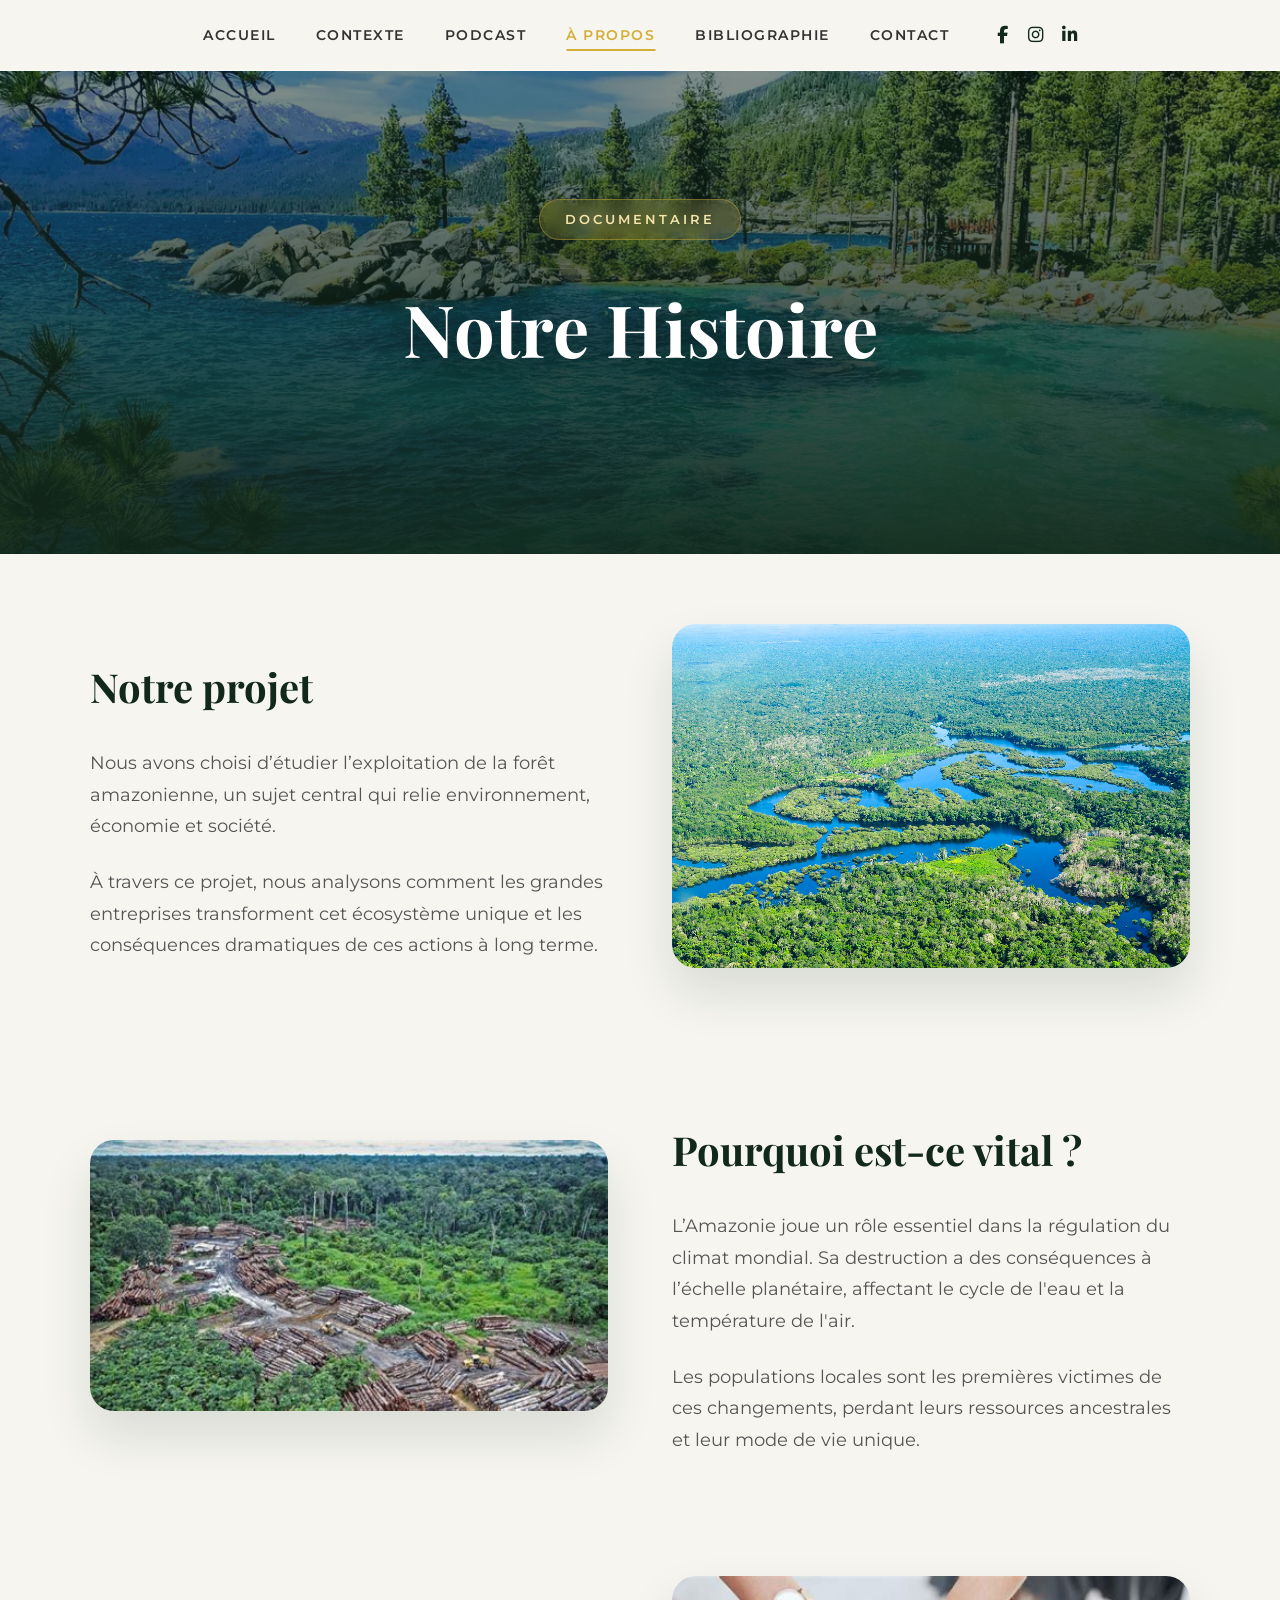
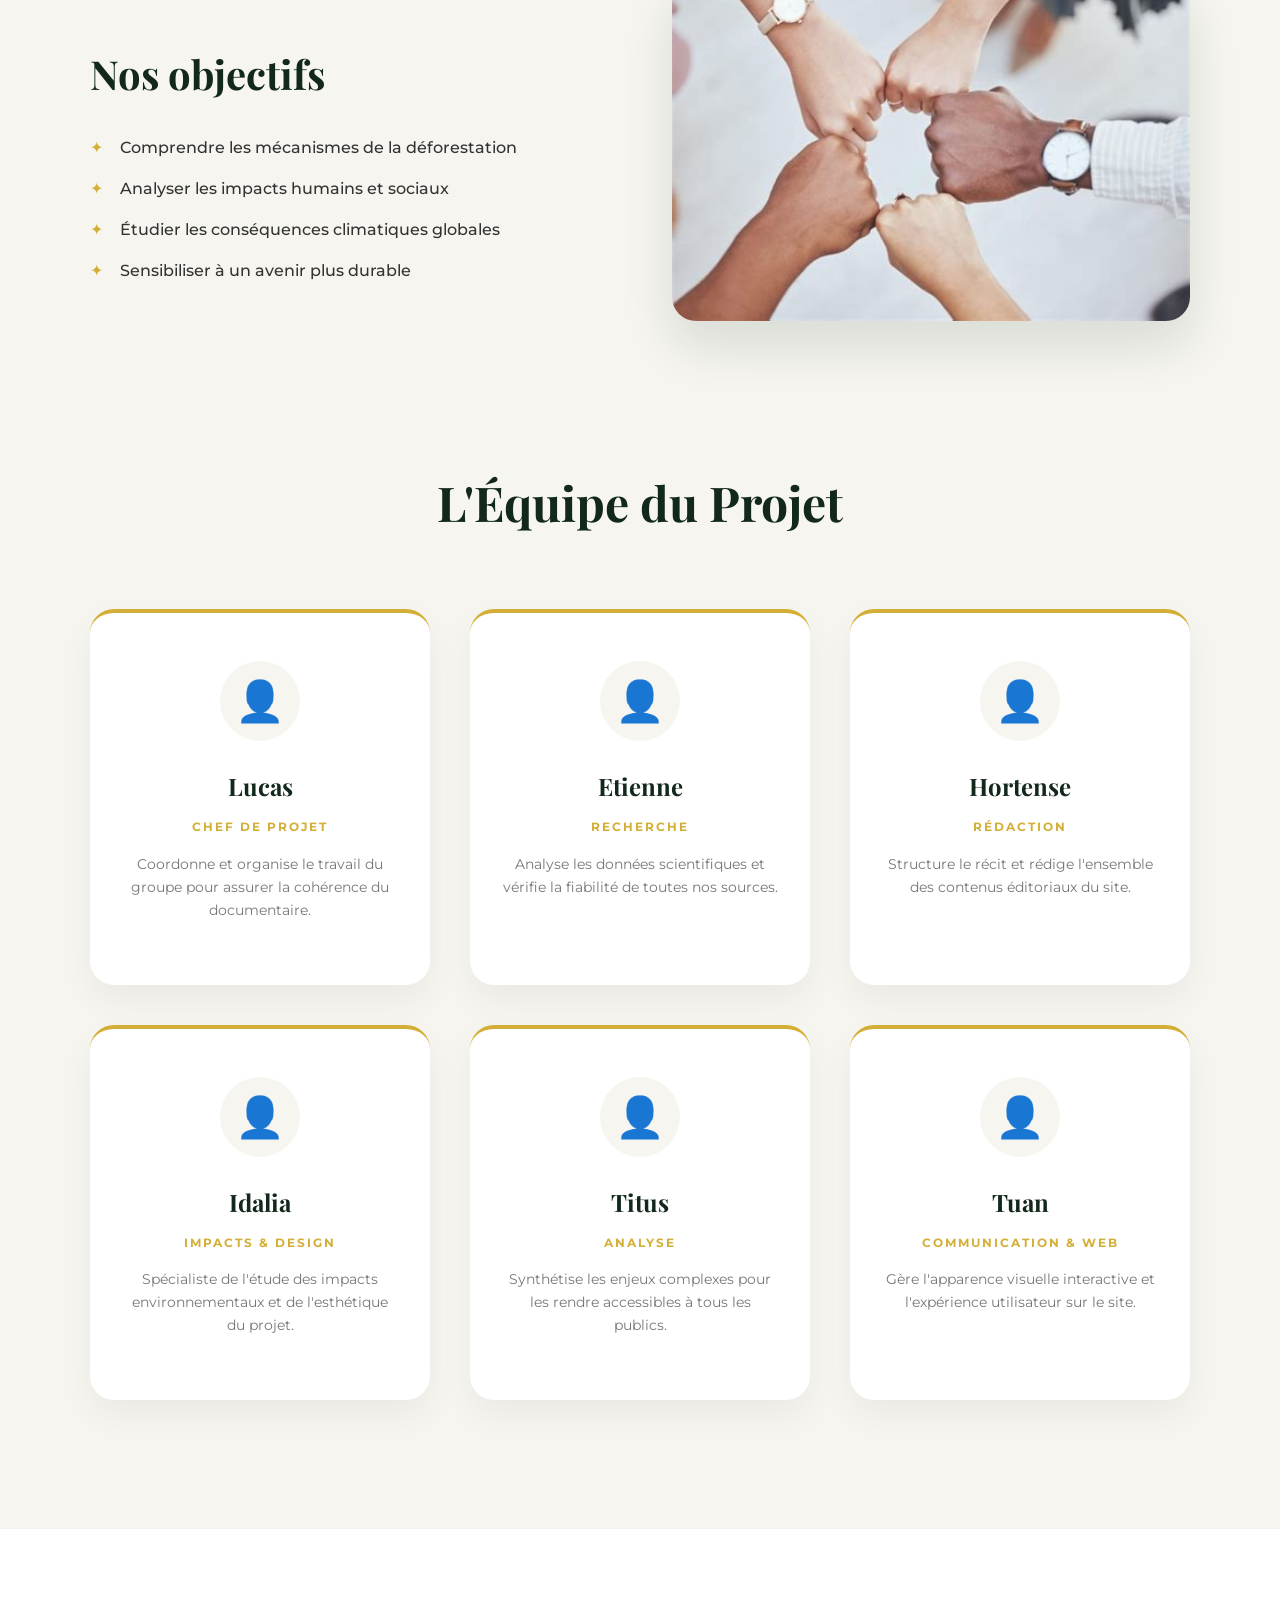
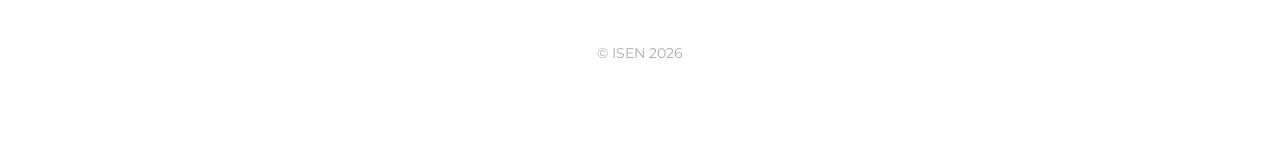
==== commit f1b49073: "changer images" ====
--- a/apropos.html
+++ b/apropos.html
@@ -142,7 +142,7 @@
             left: 0;
             right: 0;
             bottom: 0;
-            background: url('https://images.unsplash.com/photo-1516026672322-bc52d61a55d5?ixlib=rb-4.0.3&auto=format&fit=crop&w=1600&q=80') center/cover no-repeat;
+            background: url('images/67c62408eedb52092a5884a4.webp') center/cover no-repeat;
             z-index: -2;
         }
 
@@ -472,7 +472,6 @@
     </div>
 
     <footer id="footer">
-        <a href="index.html" class="footer-logo">Amazonie</a>
         <div class="copyright">&copy; ISEN 2026</div>
     </footer>
 
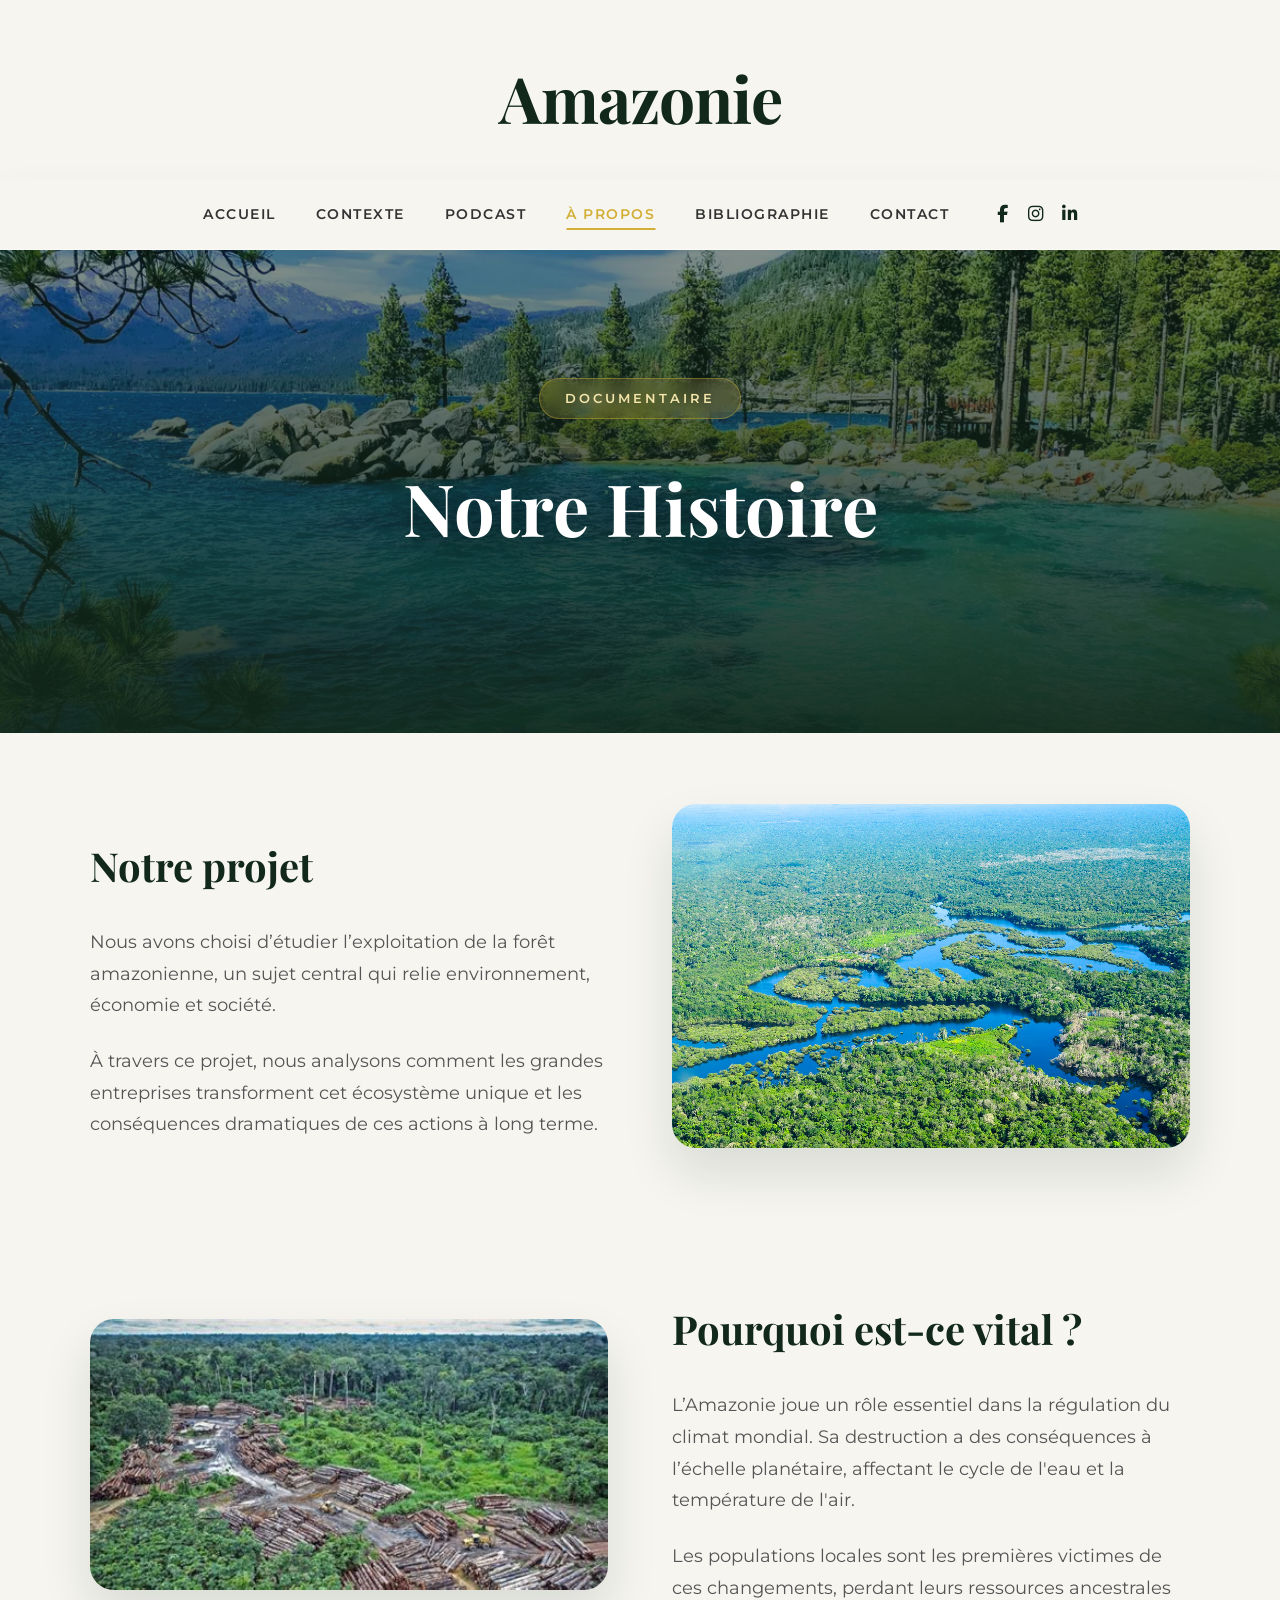
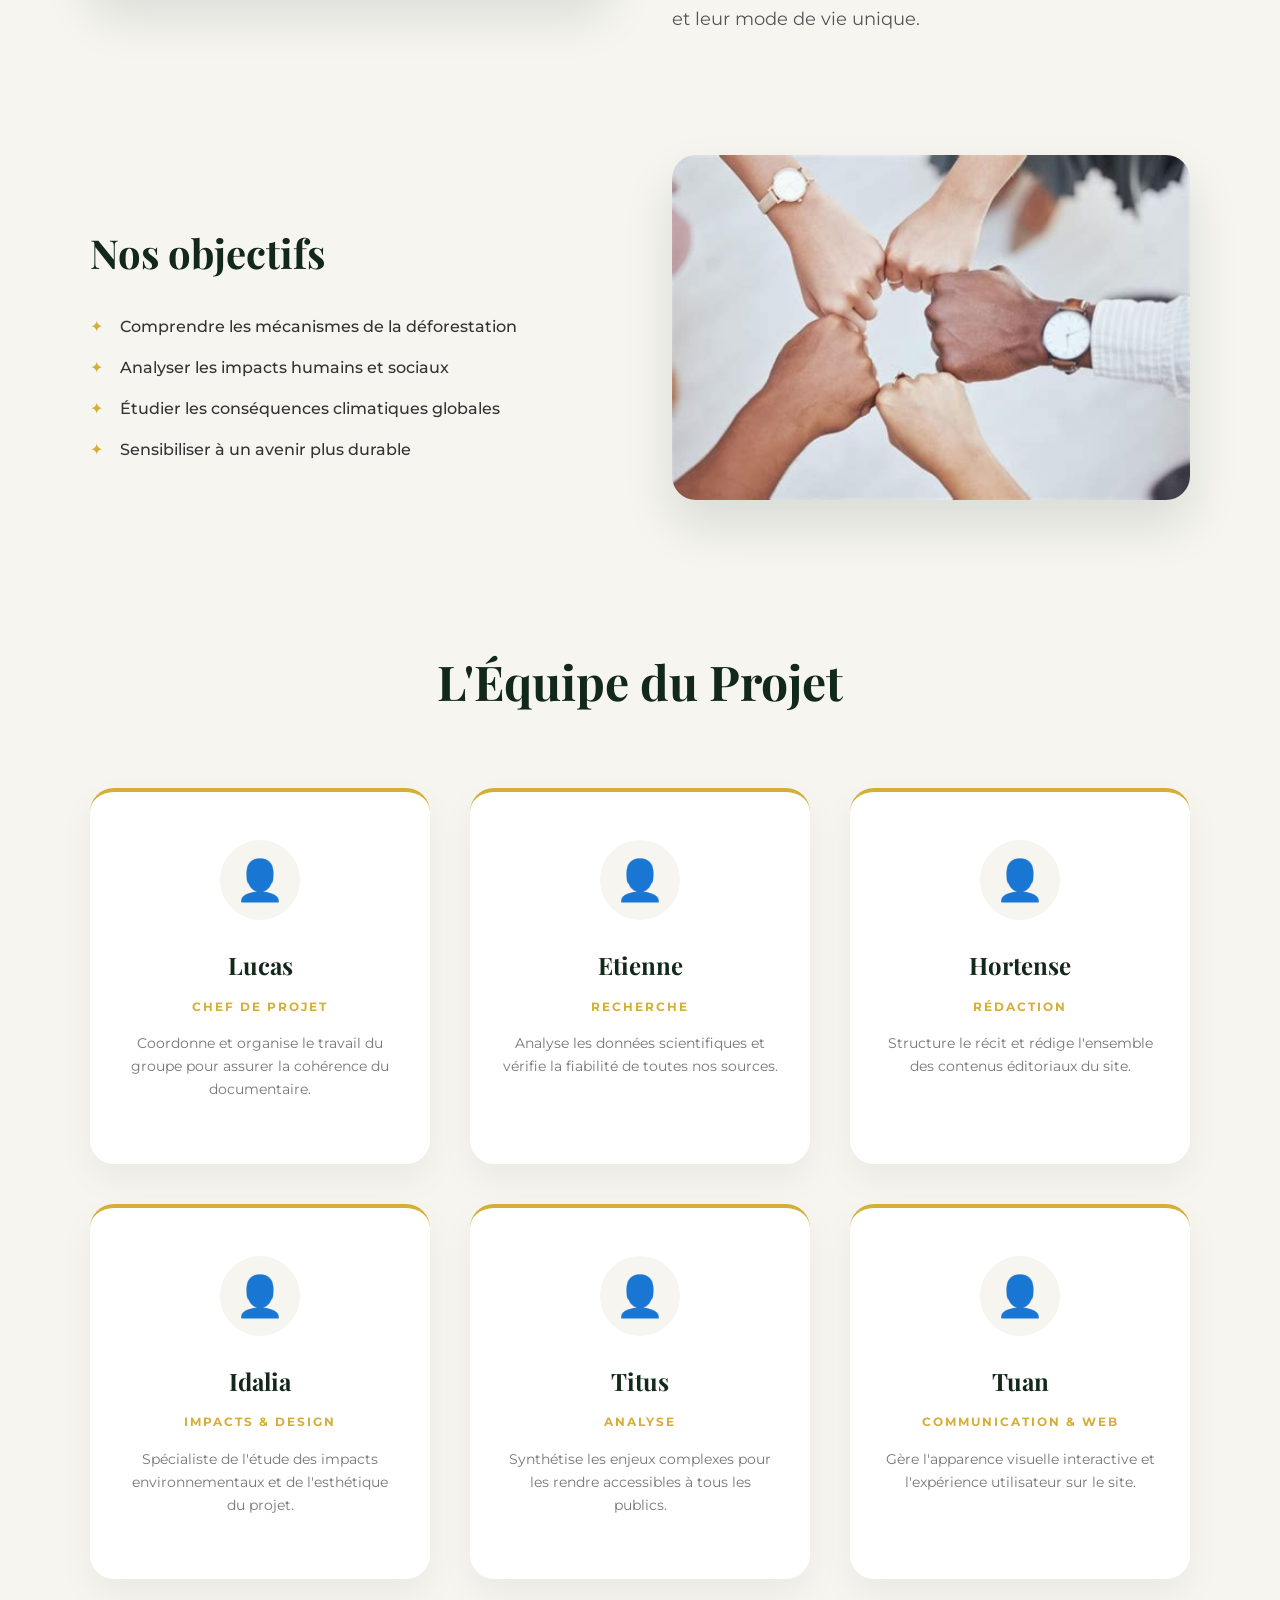
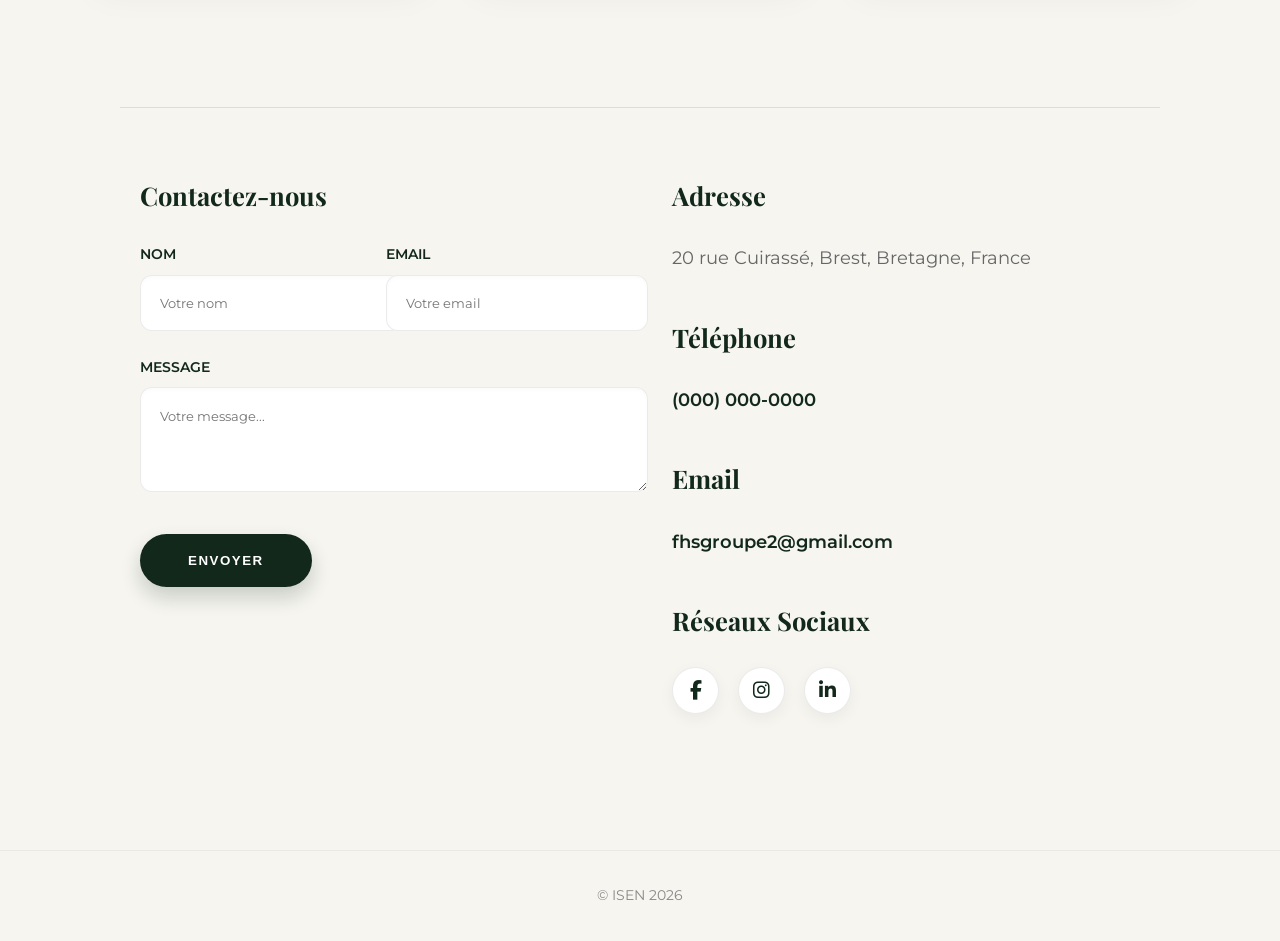
==== commit 096f9f9b: "ajouter l'entet + contact a apropos" ====
--- a/apropos.html
+++ b/apropos.html
@@ -28,26 +28,6 @@
             --font-sans: 'Montserrat', sans-serif;
         }
 
-        #nav .icons {
-            list-style: none;
-            display: flex;
-            gap: 1.2rem;
-            margin: 0 0 0 3rem;
-            padding: 0;
-        }
-
-        #nav .icons a {
-            color: var(--green-dark);
-            font-size: 1.1rem;
-            transition: color 0.3s, transform 0.3s;
-            display: inline-block;
-        }
-
-        #nav .icons a:hover {
-            color: var(--gold);
-            transform: translateY(-2px);
-        }
-
         /* ===== BASE ===== */
         body {
             background-color: var(--bg-beige);
@@ -68,6 +48,22 @@
         .reveal.active {
             opacity: 1;
             transform: translateY(0);
+        }
+
+        /* ===== EN-TÊTE ===== */
+        #header {
+            text-align: center;
+            padding: 2.5rem 0 1.5rem 0;
+            background: var(--bg-beige);
+        }
+
+        .logo {
+            font-family: var(--font-serif);
+            font-size: 4rem;
+            color: var(--green-dark);
+            text-decoration: none;
+            font-weight: 700;
+            letter-spacing: -1px;
         }
 
         /* ===== NAVIGATION (STICKY) ===== */
@@ -127,6 +123,26 @@
             width: 100%;
         }
 
+        #nav .icons {
+            list-style: none;
+            display: flex;
+            gap: 1.2rem;
+            margin: 0 0 0 3rem;
+            padding: 0;
+        }
+
+        #nav .icons a {
+            color: var(--green-dark);
+            font-size: 1.1rem;
+            transition: color 0.3s, transform 0.3s;
+            display: inline-block;
+        }
+
+        #nav .icons a:hover {
+            color: var(--gold);
+            transform: translateY(-2px);
+        }
+
         /* ===== HERO SECTION ===== */
         .hero-about {
             position: relative;
@@ -307,28 +323,173 @@
             line-height: 1.6;
         }
 
-        /* ===== FOOTER ===== */
+        /* ===== FOOTER ET CONTACT ===== */
         #footer {
+            max-width: 1000px;
+            margin: 4rem auto 0 auto;
+            padding: 4rem 20px;
+            display: flex;
+            flex-wrap: wrap;
+            gap: 4rem;
+            border-top: 1px solid rgba(0, 0, 0, 0.1);
+        }
+
+        #footer > section {
+            flex: 1;
+            min-width: 300px;
+        }
+
+        #footer h3 {
+            font-family: var(--font-serif);
+            color: var(--green-dark);
+            font-size: 1.6rem;
+            margin-top: 0;
+            margin-bottom: 1.5rem;
+        }
+
+        .fields {
+            display: flex;
+            flex-wrap: wrap;
+            gap: 1.5rem;
+            margin-bottom: 2rem;
+        }
+
+        .field {
+            flex: 1;
+            min-width: 100%;
+        }
+
+        .field.half {
+            min-width: calc(50% - 0.75rem);
+        }
+
+        #footer label {
+            display: block;
+            font-size: 0.85rem;
+            font-weight: 600;
+            text-transform: uppercase;
+            color: var(--green-dark);
+            margin-bottom: 0.5rem;
+        }
+
+        #footer input[type="text"],
+        #footer textarea {
+            width: 100%;
+            padding: 1.2rem;
+            border-radius: 12px;
+            border: 1px solid rgba(0, 0, 0, 0.08);
+            background: white;
+            font-family: var(--font-sans);
+            color: var(--text-dark);
+            outline: none;
+            transition: all 0.3s;
+            box-shadow: inset 0 2px 5px rgba(0, 0, 0, 0.02);
+        }
+
+        #footer input[type="text"]:focus,
+        #footer textarea:focus {
+            border-color: var(--gold);
+            box-shadow: inset 0 2px 5px rgba(0, 0, 0, 0.02), 0 0 10px rgba(212, 175, 55, 0.2);
+        }
+
+        .actions {
+            list-style: none;
+            padding: 0;
+            margin: 0;
+        }
+
+        .actions input[type="submit"] {
+            background: var(--green-dark);
+            color: white;
+            border: none;
+            padding: 1.2rem 3rem;
+            border-radius: 30px;
+            font-weight: 600;
+            text-transform: uppercase;
+            letter-spacing: 1.5px;
+            cursor: pointer;
+            transition: all 0.3s;
+            box-shadow: 0 10px 20px rgba(18, 40, 27, 0.2);
+        }
+
+        .actions input[type="submit"]:hover {
+            background: var(--gold);
+            color: var(--green-dark);
+            transform: translateY(-3px);
+            box-shadow: 0 15px 25px rgba(212, 175, 55, 0.3);
+        }
+
+        .split.contact section {
+            margin-bottom: 2.5rem;
+        }
+
+        .split.contact p {
+            margin: 0;
+            color: #666;
+            font-size: 1.1rem;
+        }
+
+        .split.contact a {
+            color: var(--green-dark);
+            text-decoration: none;
+            font-weight: 600;
+            transition: color 0.3s;
+        }
+
+        .split.contact a:hover {
+            color: var(--gold);
+        }
+
+        .split.contact .icons {
+            list-style: none;
+            padding: 0;
+            margin: 0;
+            display: flex;
+            gap: 1.2rem;
+        }
+
+        .split.contact .icons a {
+            display: flex;
+            justify-content: center;
+            align-items: center;
+            width: 45px;
+            height: 45px;
+            border-radius: 50%;
+            background: white;
+            border: 1px solid rgba(0, 0, 0, 0.08);
+            color: var(--green-dark);
+            transition: all 0.3s;
+            font-size: 1.2rem;
+            box-shadow: 0 5px 15px rgba(0, 0, 0, 0.05);
+        }
+
+        .split.contact .icons a:hover {
+            background: var(--gold);
+            color: white;
+            border-color: var(--gold);
+            transform: translateY(-5px);
+            box-shadow: 0 10px 20px rgba(212, 175, 55, 0.3);
+        }
+
+        #copyright {
+            text-align: center;
+            padding: 2rem 20px;
+            color: #888;
+            font-size: 0.9rem;
             border-top: 1px solid rgba(0, 0, 0, 0.05);
-            padding: 5rem 20px;
-            text-align: center;
-            background: white;
-        }
-
-        .footer-logo {
-            font-family: var(--font-serif);
-            font-size: 2.5rem;
-            color: var(--green-dark);
-            text-decoration: none;
-            font-weight: 700;
-        }
-
-        .copyright {
             margin-top: 2rem;
-            color: #aaa;
-            font-size: 0.85rem;
-        }
-
+        }
+
+        #copyright ul {
+            list-style: none;
+            padding: 0;
+            margin: 0;
+            display: flex;
+            justify-content: center;
+            gap: 1rem;
+        }
+
+        /* ===== RESPONSIVE ===== */
         @media screen and (max-width: 900px) {
             .split-section {
                 grid-template-columns: 1fr;
@@ -347,11 +508,24 @@
             .main-container {
                 padding: 0 30px;
             }
+
+            #footer {
+                flex-direction: column;
+                gap: 3rem;
+            }
+
+            .field.half {
+                min-width: 100%;
+            }
         }
     </style>
 </head>
 
 <body>
+
+    <header id="header">
+        <a href="index.html" class="logo">Amazonie</a>
+    </header>
 
     <nav id="nav">
         <ul class="links">
@@ -472,8 +646,61 @@
     </div>
 
     <footer id="footer">
-        <div class="copyright">&copy; ISEN 2026</div>
+        <section>
+            <h3>Contactez-nous</h3>
+            <form method="post" action="#">
+                <div class="fields">
+                    <div class="field half">
+                        <label for="name">Nom</label>
+                        <input type="text" name="name" id="name" placeholder="Votre nom" />
+                    </div>
+                    <div class="field half">
+                        <label for="email">Email</label>
+                        <input type="text" name="email" id="email" placeholder="Votre email" />
+                    </div>
+                    <div class="field">
+                        <label for="message">Message</label>
+                        <textarea name="message" id="message" rows="4" placeholder="Votre message..."></textarea>
+                    </div>
+                </div>
+                <ul class="actions">
+                    <li><input type="submit" value="Envoyer" /></li>
+                </ul>
+            </form>
+        </section>
+
+        <section class="split contact">
+            <section class="alt">
+                <h3>Adresse</h3>
+                <p>20 rue Cuirassé, Brest, Bretagne, France</p>
+            </section>
+            <section>
+                <h3>Téléphone</h3>
+                <p><a href="#">(000) 000-0000</a></p>
+            </section>
+            <section>
+                <h3>Email</h3>
+                <p><a href="mailto:fhsgroupe2@gmail.com">fhsgroupe2@gmail.com</a></p>
+            </section>
+            <section>
+                <h3>Réseaux Sociaux</h3>
+                <ul class="icons">
+                    <li><a href="https://www.facebook.com/ISEN.Ouest/" target="_blank" rel="noopener noreferrer"><i
+                                class="fab fa-facebook-f"></i></a></li>
+                    <li><a href="https://www.instagram.com/isenbrest/" target="_blank" rel="noopener noreferrer"><i
+                                class="fab fa-instagram"></i></a></li>
+                    <li><a href="https://www.linkedin.com/company/isen-yncrea-ouest/" target="_blank"
+                            rel="noopener noreferrer"><i class="fab fa-linkedin-in"></i></a></li>
+                </ul>
+            </section>
+        </section>
     </footer>
+
+    <div id="copyright">
+        <ul>
+            <li>&copy; ISEN 2026</li>
+        </ul>
+    </div>
 
     <script>
         document.addEventListener("DOMContentLoaded", function () {
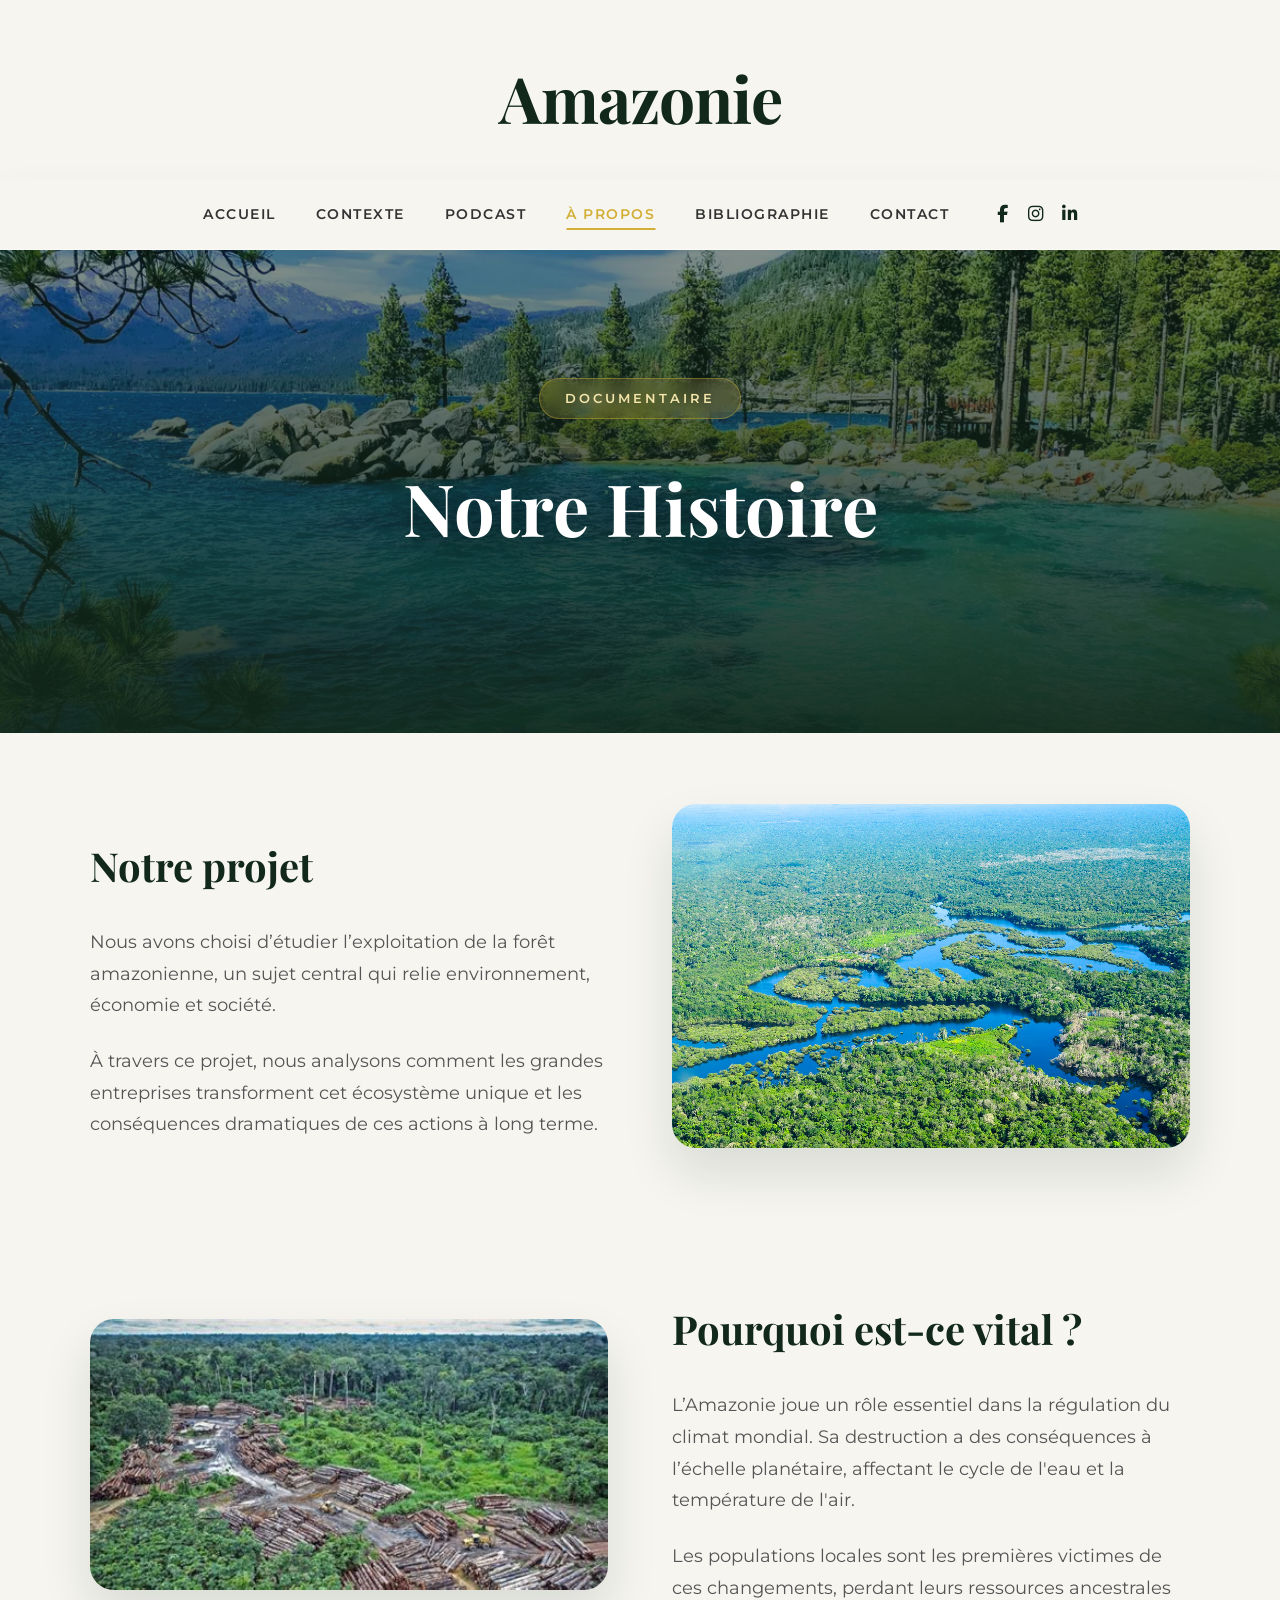
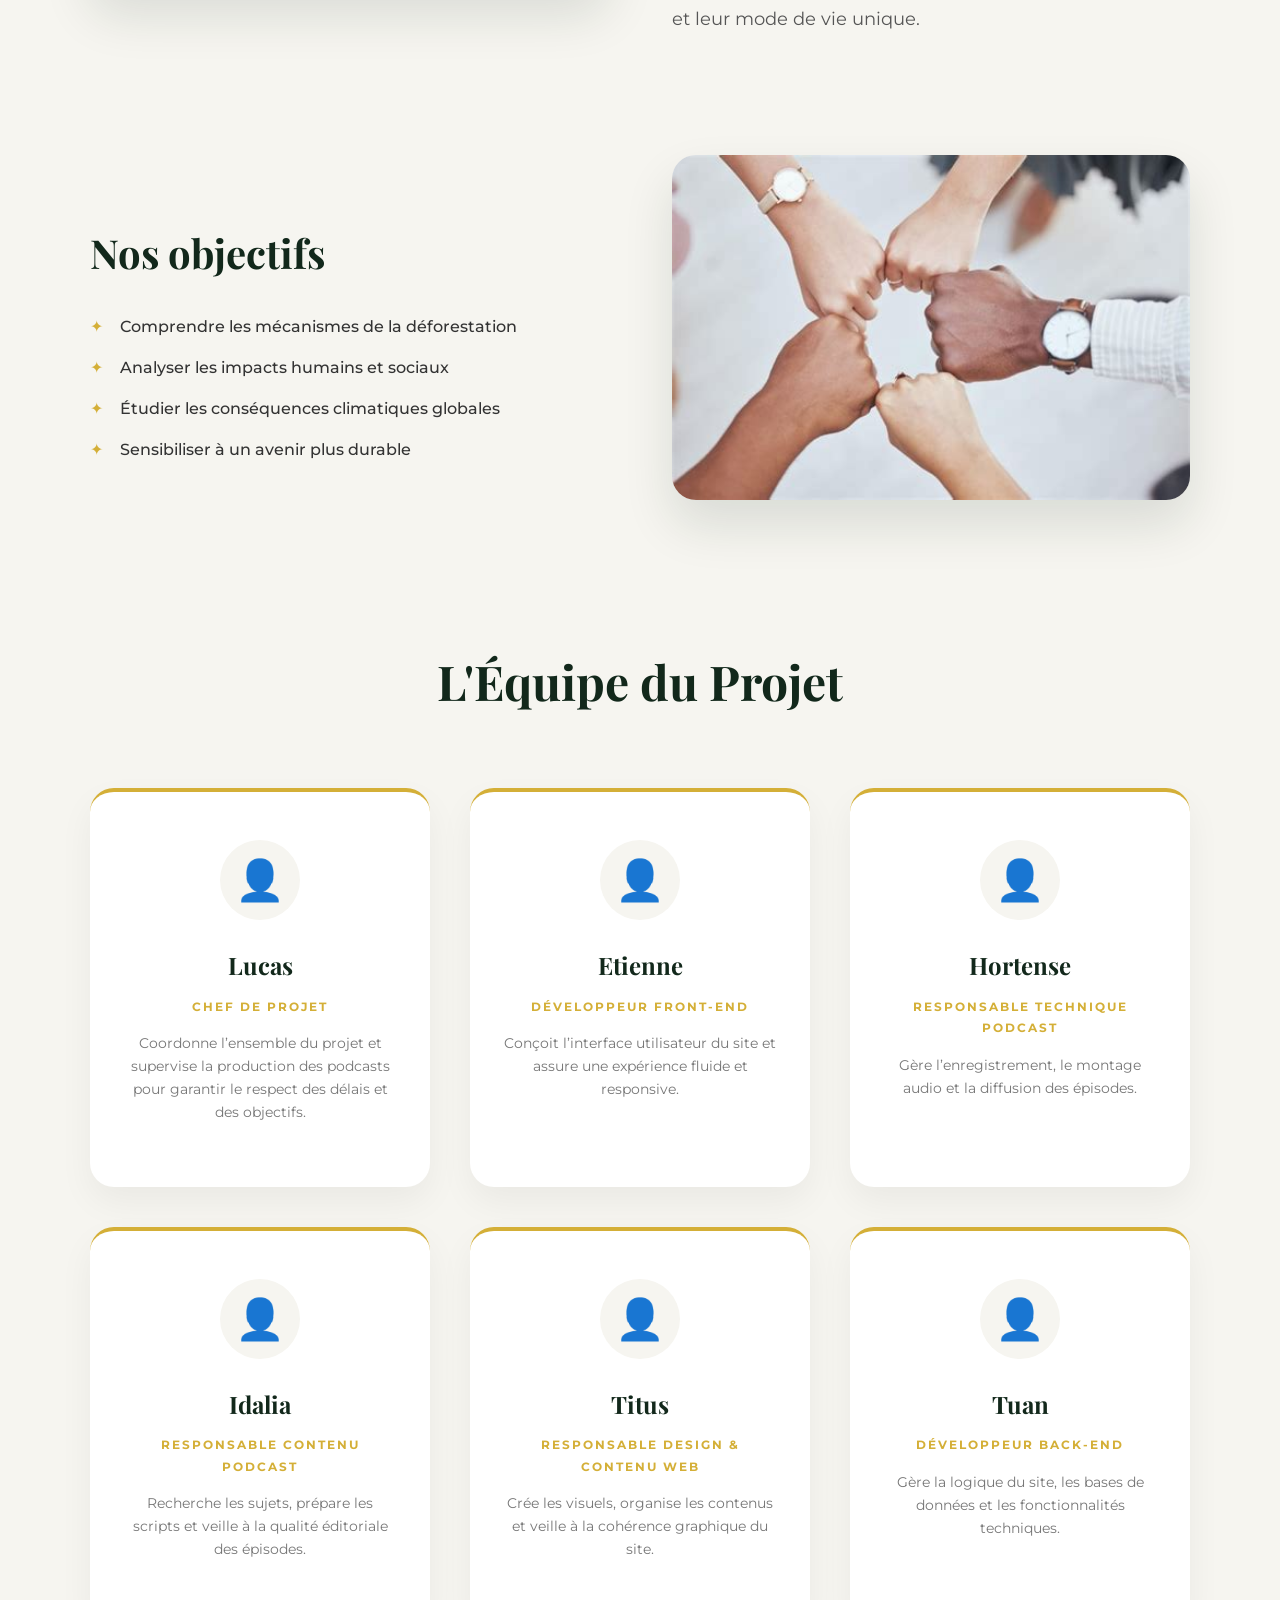
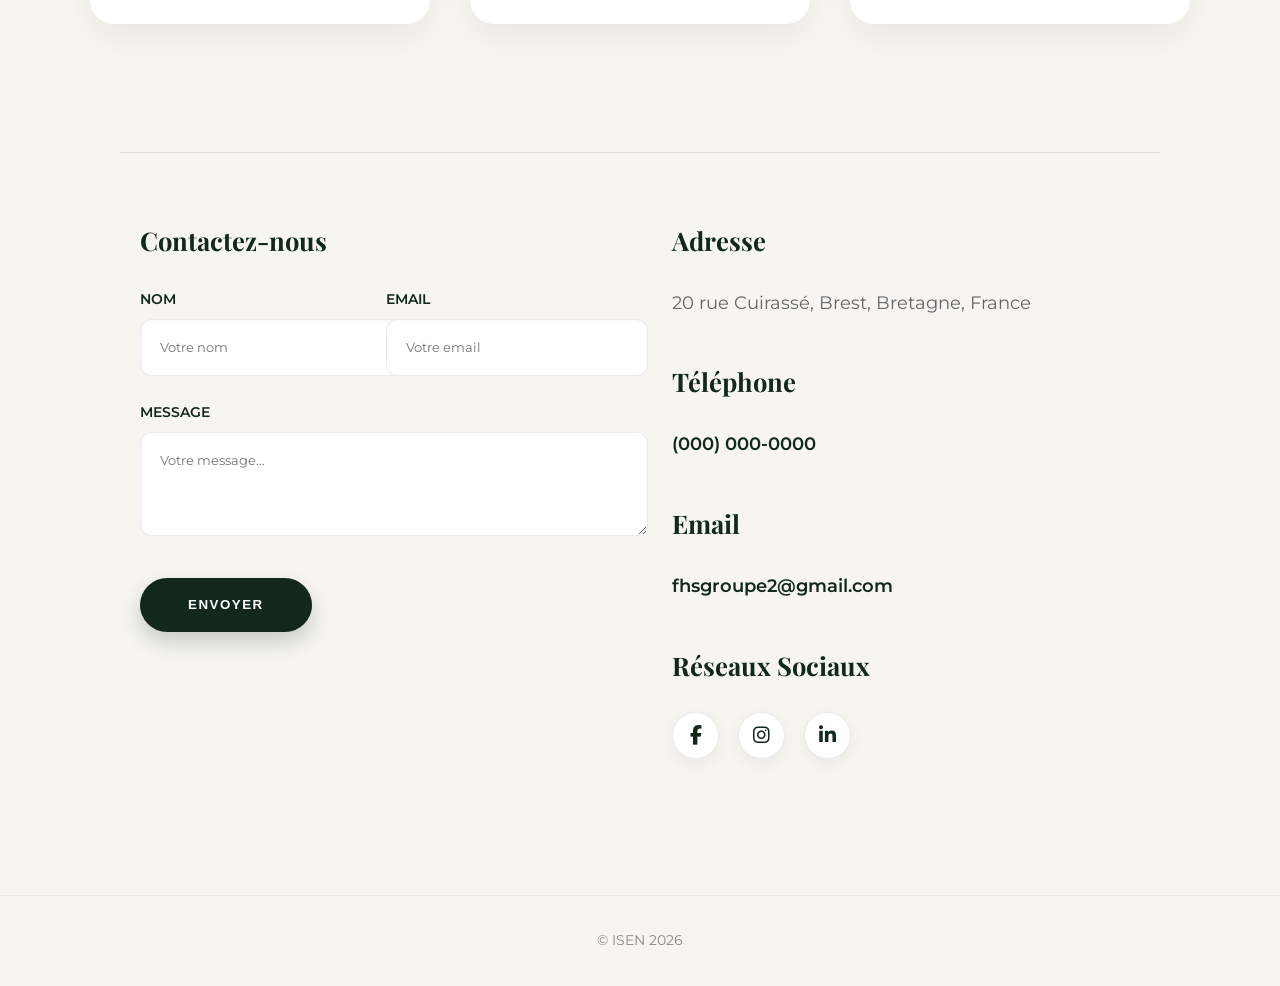
==== commit ffcf3bf4: "Update team member roles and descriptions" ====
--- a/apropos.html
+++ b/apropos.html
@@ -603,41 +603,41 @@
             <section class="team-section">
                 <h2 class="reveal">L'Équipe du Projet</h2>
                 <div class="team-grid">
-                    <div class="team-card reveal">
+                    <div class="team-card reveal" style="transition-delay: 0.2s;">
                         <div class="avatar-box">👤</div>
                         <h3>Lucas</h3>
                         <span class="role">Chef de projet</span>
-                        <p>Coordonne et organise le travail du groupe pour assurer la cohérence du documentaire.</p>
-                    </div>
-                    <div class="team-card reveal" style="transition-delay: 0.1s;">
+                        <p>Coordonne l’ensemble du projet et supervise la production des podcasts pour garantir le respect des délais et des objectifs.</p>
+                    </div>
+                    <div class="team-card reveal" style="transition-delay: 0.2s;">
                         <div class="avatar-box">👤</div>
                         <h3>Etienne</h3>
-                        <span class="role">Recherche</span>
-                        <p>Analyse les données scientifiques et vérifie la fiabilité de toutes nos sources.</p>
+                        <span class="role">Développeur front-end</span>
+                        <p>Conçoit l’interface utilisateur du site et assure une expérience fluide et responsive.</p>
                     </div>
                     <div class="team-card reveal" style="transition-delay: 0.2s;">
                         <div class="avatar-box">👤</div>
                         <h3>Hortense</h3>
-                        <span class="role">Rédaction</span>
-                        <p>Structure le récit et rédige l'ensemble des contenus éditoriaux du site.</p>
-                    </div>
-                    <div class="team-card reveal">
+                        <span class="role">Responsable technique podcast</span>
+                        <p>Gère l’enregistrement, le montage audio et la diffusion des épisodes.</p>
+                    </div>
+                    <div class="team-card reveal" style="transition-delay: 0.2s;">
                         <div class="avatar-box">👤</div>
                         <h3>Idalia</h3>
-                        <span class="role">Impacts & Design</span>
-                        <p>Spécialiste de l'étude des impacts environnementaux et de l'esthétique du projet.</p>
-                    </div>
-                    <div class="team-card reveal" style="transition-delay: 0.1s;">
+                        <span class="role">Responsable contenu podcast</span>
+                        <p>Recherche les sujets, prépare les scripts et veille à la qualité éditoriale des épisodes.</p>
+                    </div>
+                    <div class="team-card reveal" style="transition-delay: 0.2s;">
                         <div class="avatar-box">👤</div>
                         <h3>Titus</h3>
-                        <span class="role">Analyse</span>
-                        <p>Synthétise les enjeux complexes pour les rendre accessibles à tous les publics.</p>
+                        <span class="role">Responsable design & contenu web</span>
+                        <p>Crée les visuels, organise les contenus et veille à la cohérence graphique du site.</p>
                     </div>
                     <div class="team-card reveal" style="transition-delay: 0.2s;">
                         <div class="avatar-box">👤</div>
                         <h3>Tuan</h3>
-                        <span class="role">Communication & Web</span>
-                        <p>Gère l'apparence visuelle interactive et l'expérience utilisateur sur le site.</p>
+                        <span class="role">Développeur back-end</span>
+                        <p>Gère la logique du site, les bases de données et les fonctionnalités techniques.</p>
                     </div>
                 </div>
             </section>
@@ -719,4 +719,4 @@
     </script>
 </body>
 
-</html>+</html>
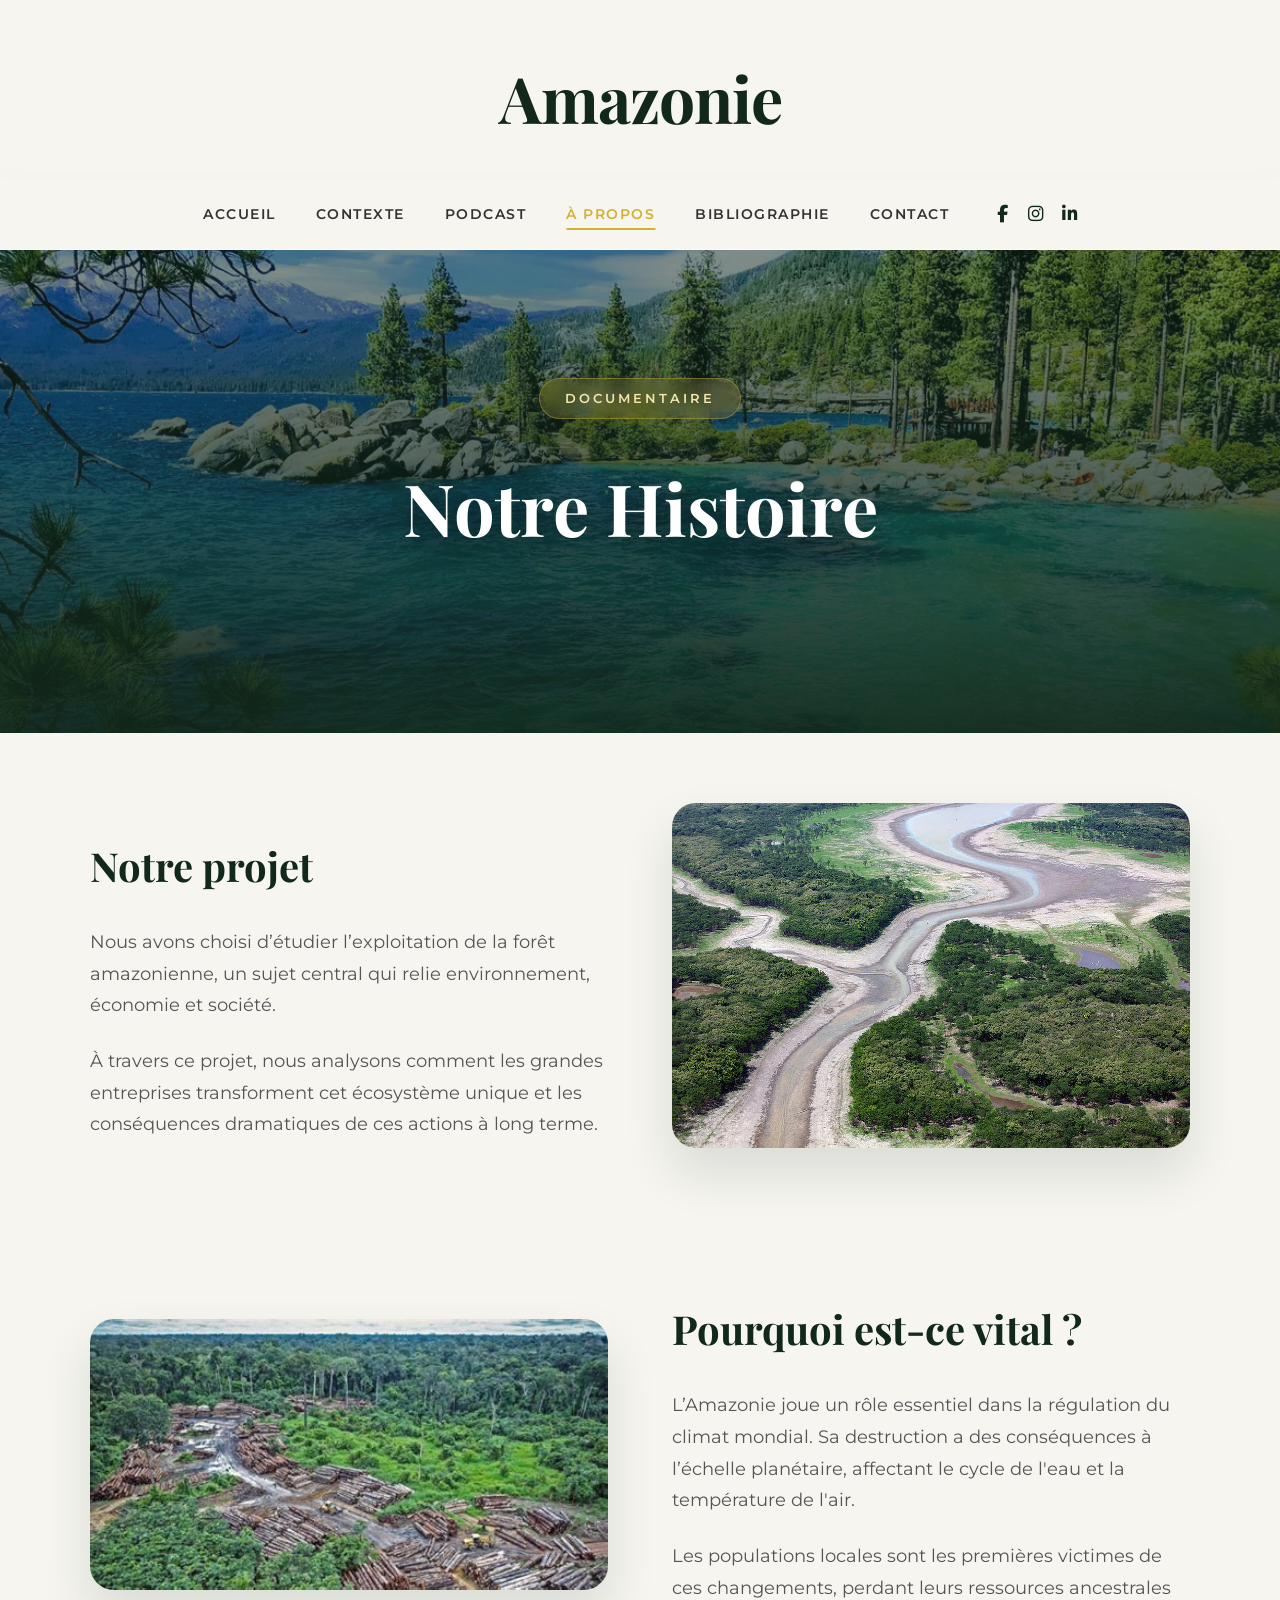
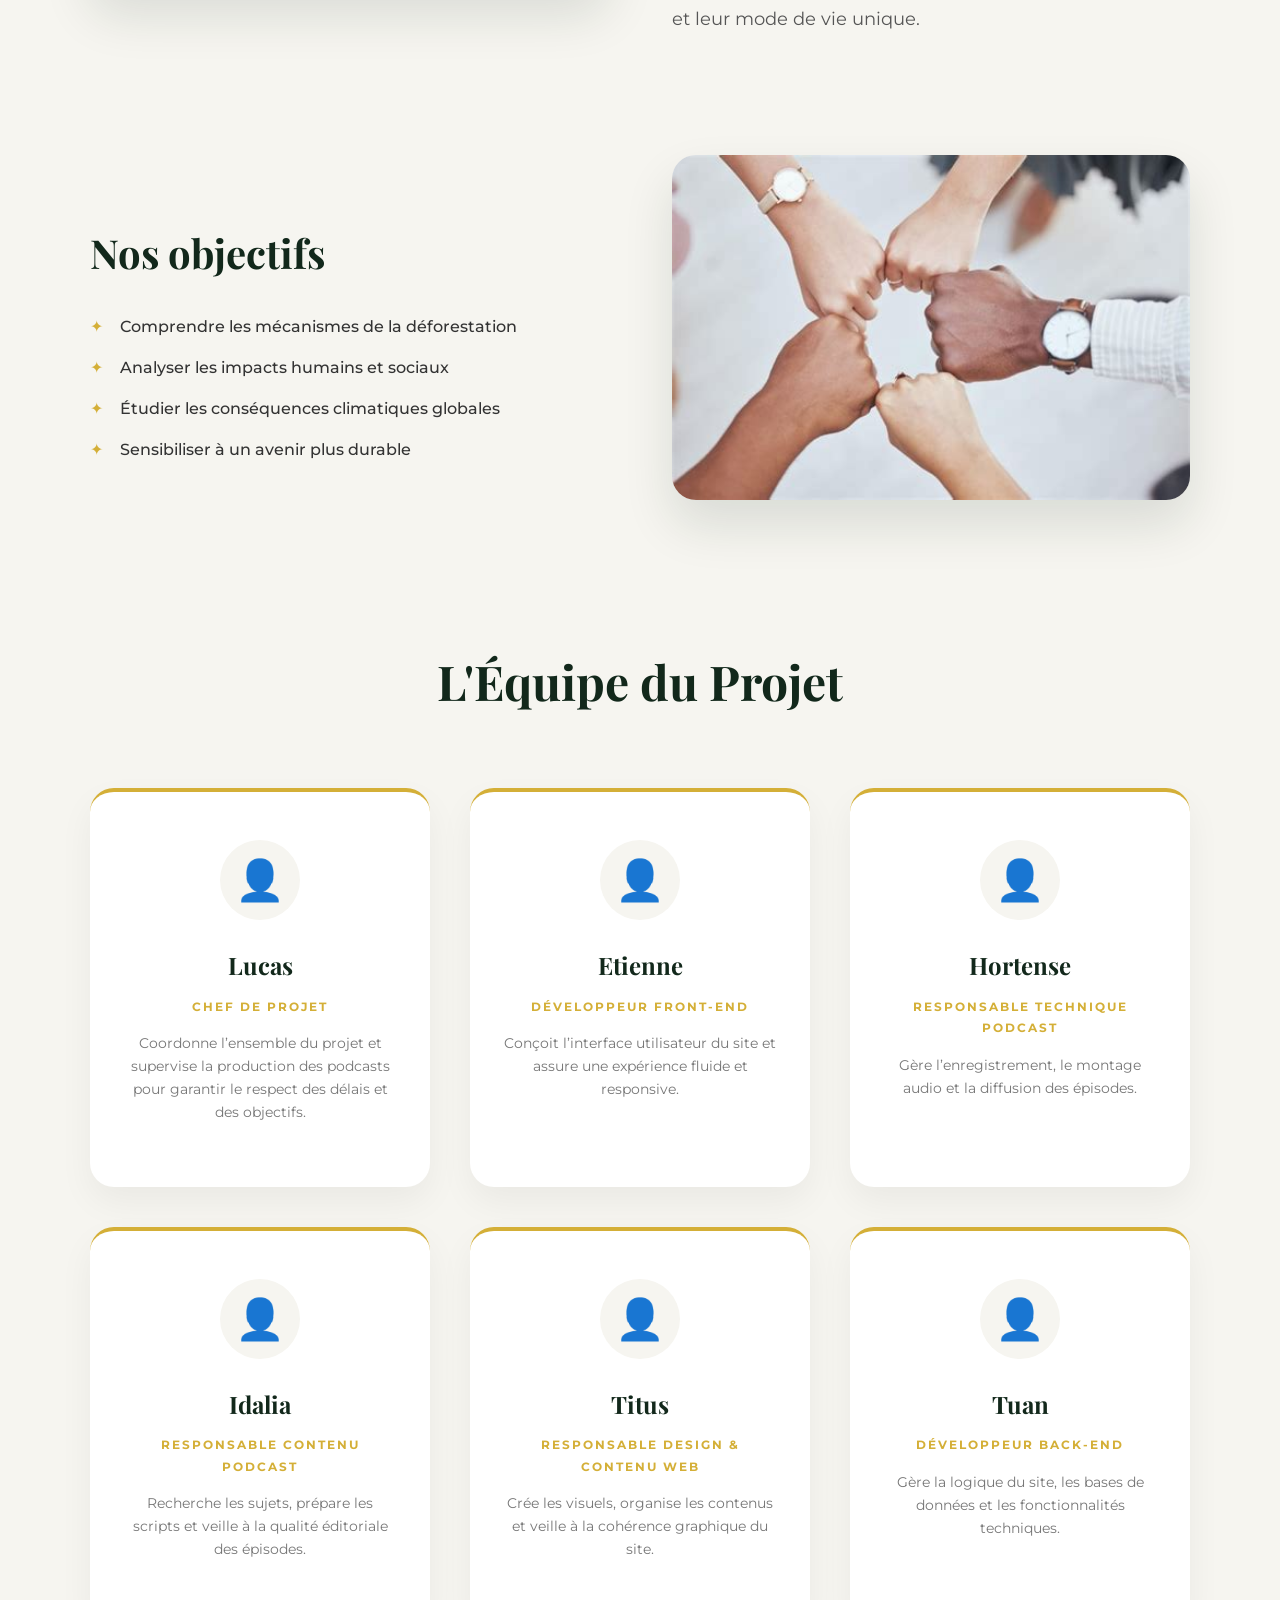
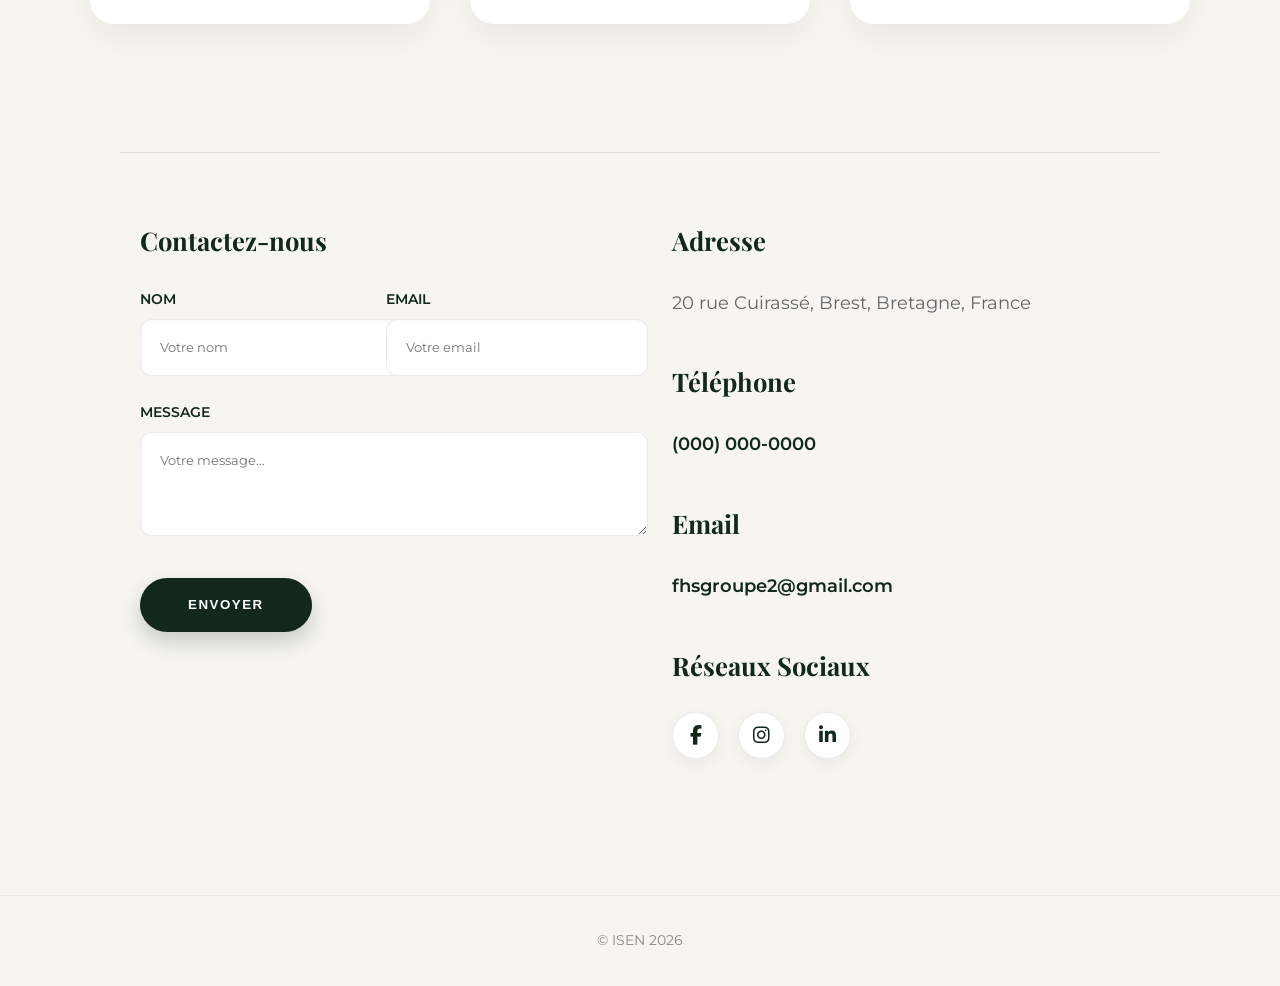
==== commit 369581a4: "Replace image in apropos.html" ====
--- a/apropos.html
+++ b/apropos.html
@@ -568,7 +568,7 @@
                         unique et les conséquences dramatiques de ces actions à long terme.</p>
                 </div>
                 <div class="image-content">
-                    <img src="images/amazonie1.jpg" alt="Forêt amazonienne">
+                    <img src="images/amazonie7.jpg" alt="Forêt amazonienne">
                 </div>
             </section>
 
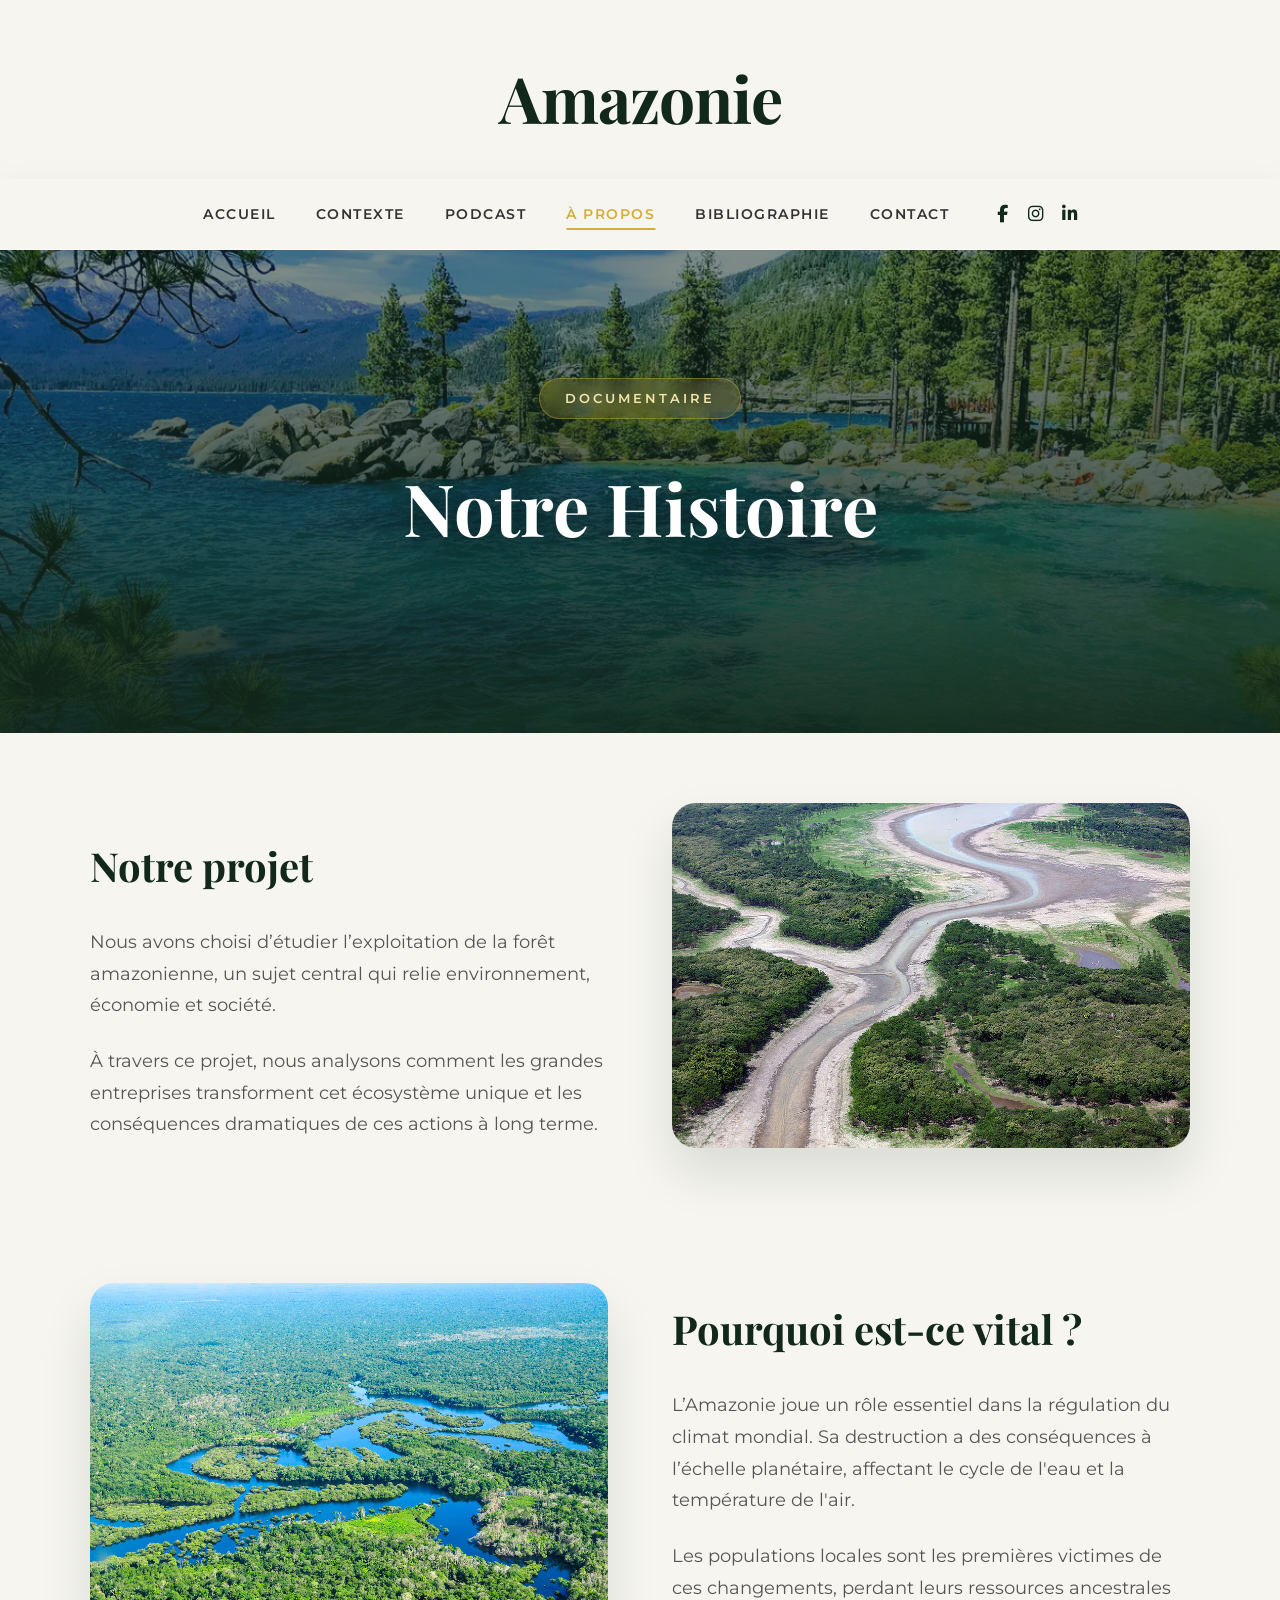
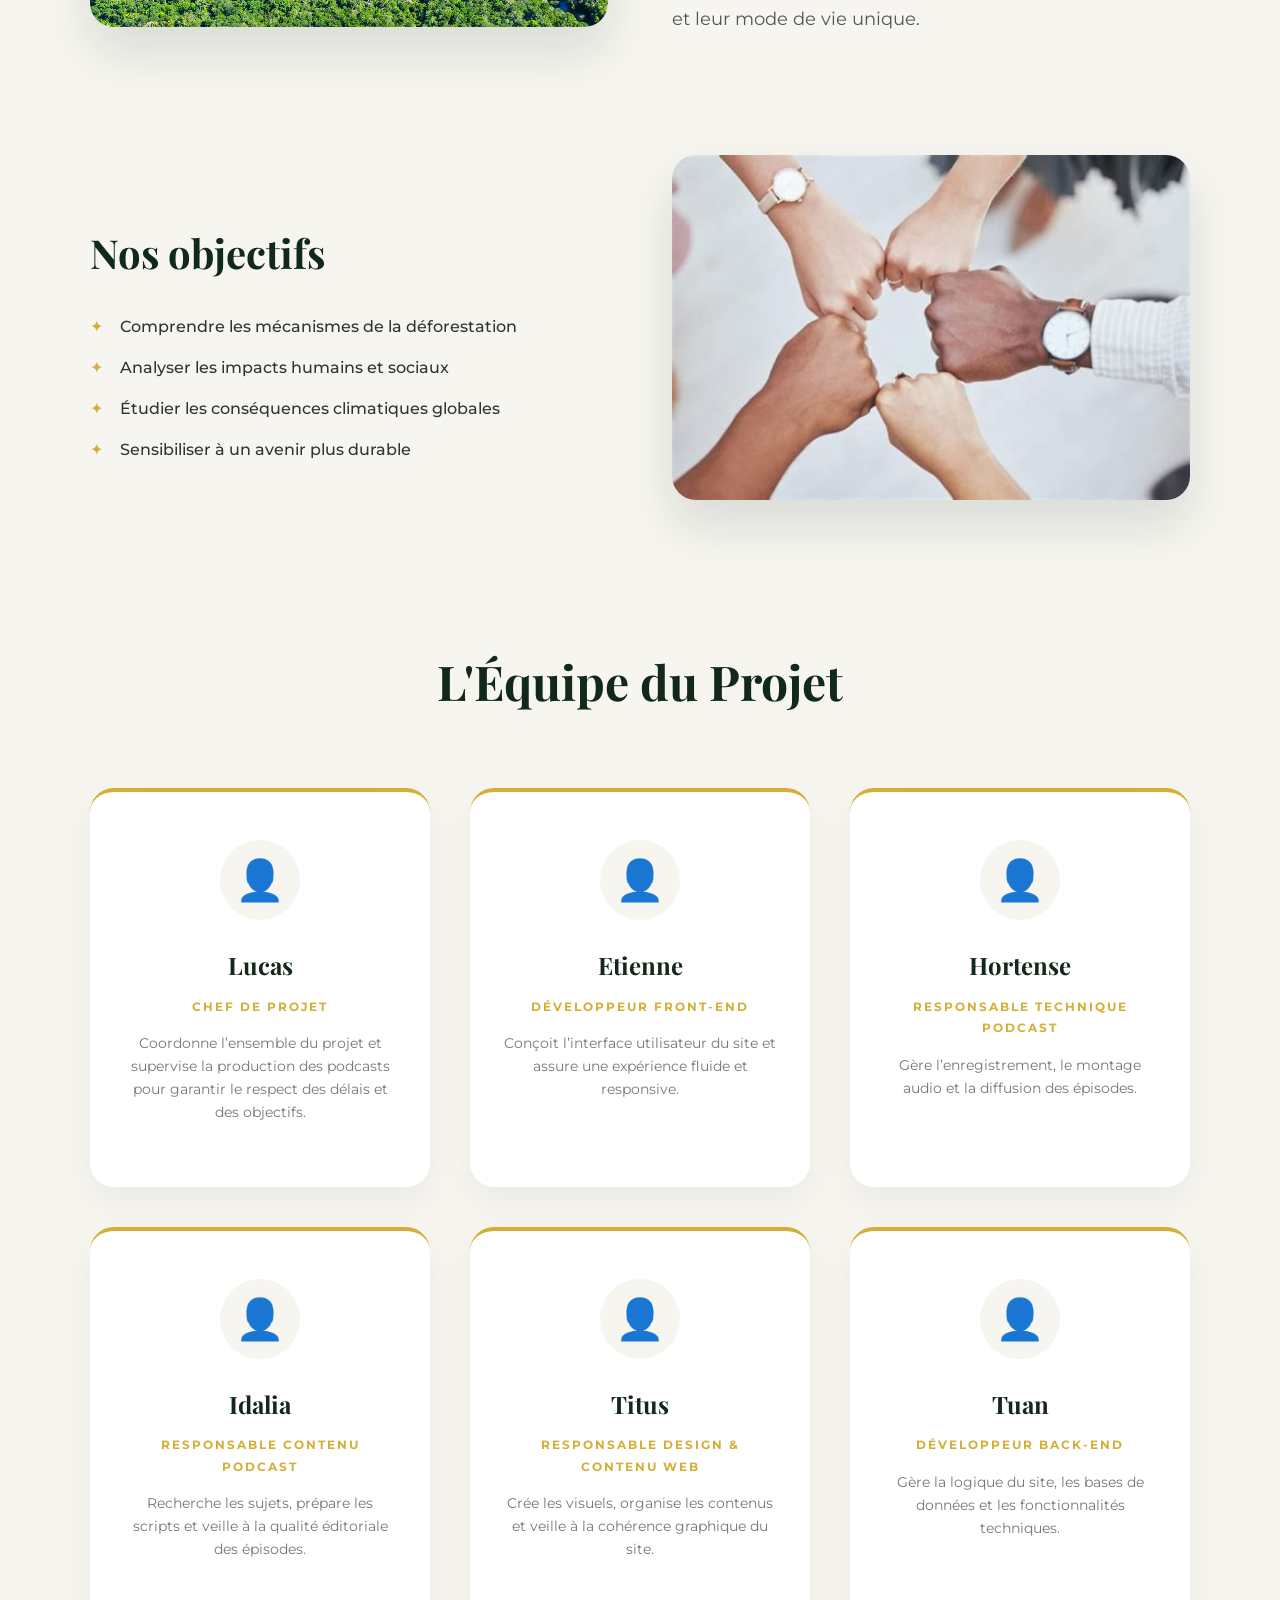
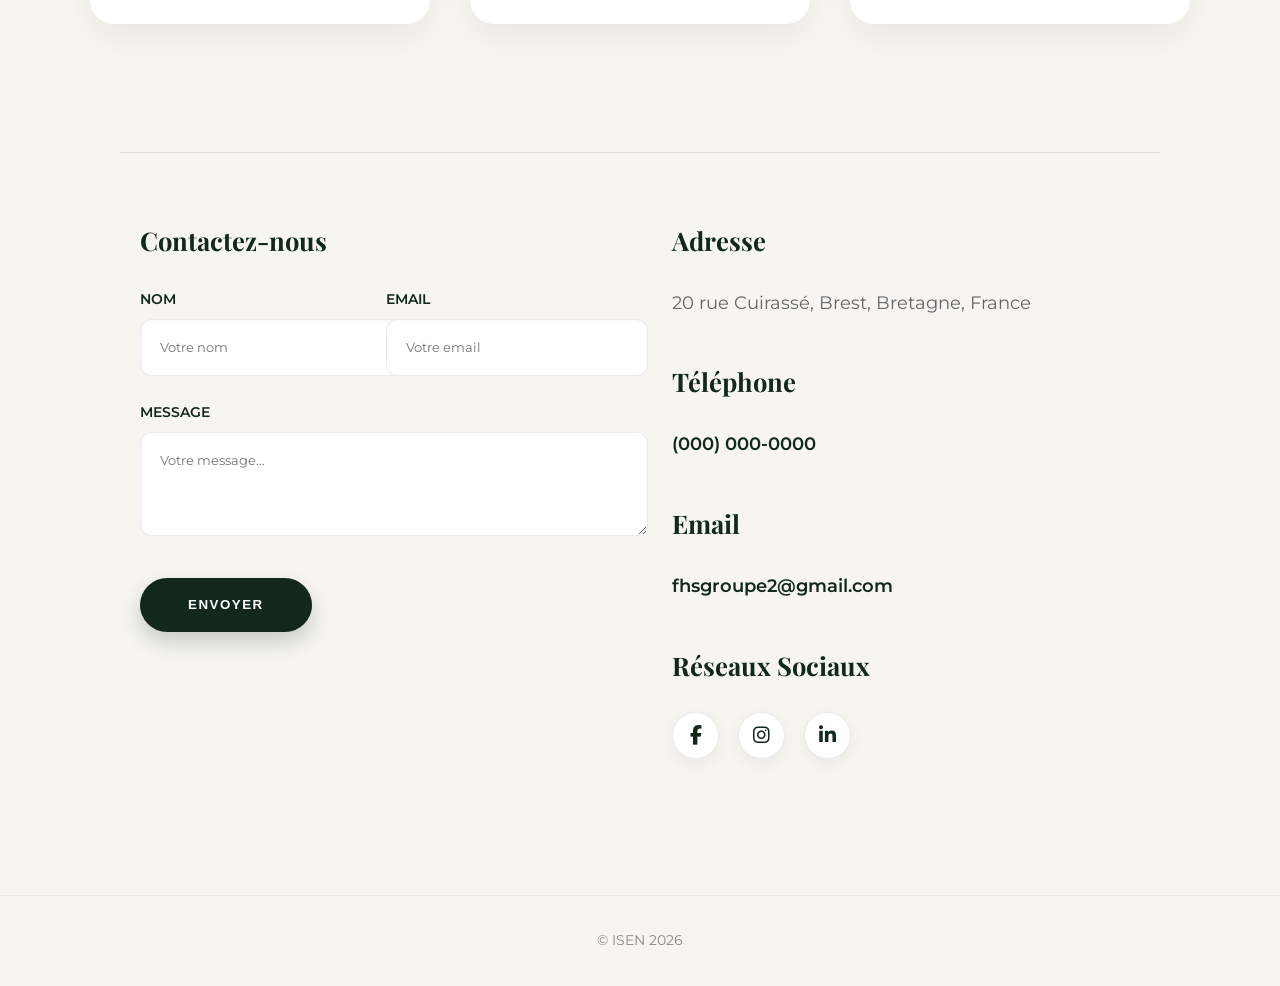
==== commit b4a7e881: "a propos mobile" ====
--- a/apropos.html
+++ b/apropos.html
@@ -50,6 +50,12 @@
             transform: translateY(0);
         }
 
+        /* ===== CORRECTIF BUGS HTML5 UP ===== */
+        #navPanel, #titleBar, .navPanelToggle, a[href="#navPanel"], a[href="#menu"] {
+            display: none !important;
+            visibility: hidden !important;
+        }
+
         /* ===== EN-TÊTE ===== */
         #header {
             text-align: center;
@@ -66,7 +72,7 @@
             letter-spacing: -1px;
         }
 
-        /* ===== NAVIGATION (STICKY) ===== */
+        /* ===== NAVIGATION (STICKY + VERRE DÉPOLI) ===== */
         #nav {
             position: sticky;
             top: 0;
@@ -78,8 +84,10 @@
             background: rgba(246, 245, 240, 0.85);
             backdrop-filter: blur(12px);
             -webkit-backdrop-filter: blur(12px);
-            box-shadow: 0 4px 30px rgba(0, 0, 0, 0.03);
+            box-shadow: 0 4px 30px rgba(0, 0, 0, 0.05);
             border-bottom: 1px solid rgba(255, 255, 255, 0.5);
+            flex-wrap: wrap;
+            transition: all 0.3s ease;
         }
 
         #nav .links {
@@ -89,6 +97,8 @@
             margin: 0;
             padding: 0;
         }
+
+        #nav .links li { position: relative; }
 
         #nav .links a {
             text-decoration: none;
@@ -123,6 +133,10 @@
             width: 100%;
         }
 
+        #nav .links a:hover {
+            color: var(--gold);
+        }
+
         #nav .icons {
             list-style: none;
             display: flex;
@@ -141,6 +155,20 @@
         #nav .icons a:hover {
             color: var(--gold);
             transform: translateY(-2px);
+        }
+
+        .mobile-toggle {
+            display: none;
+            background: none;
+            border: none;
+            color: var(--green-dark);
+            font-size: 1.8rem;
+            cursor: pointer;
+            transition: color 0.3s;
+        }
+
+        .mobile-toggle:hover {
+            color: var(--gold);
         }
 
         /* ===== HERO SECTION ===== */
@@ -491,6 +519,27 @@
 
         /* ===== RESPONSIVE ===== */
         @media screen and (max-width: 900px) {
+            #nav {
+                justify-content: space-between;
+            }
+            .mobile-toggle {
+                display: block;
+            }
+            #nav .links {
+                display: none !important;
+                flex-direction: column;
+                width: 100%;
+                text-align: center;
+                padding: 1.5rem 0 1rem 0;
+                gap: 1.5rem;
+            }
+            #nav .links.active {
+                display: flex !important;
+            }
+            #nav .icons {
+                display: none !important;
+            }
+
             .split-section {
                 grid-template-columns: 1fr;
                 text-align: center;
@@ -523,19 +572,25 @@
 
 <body>
 
+<div id="wrapper">
+
     <header id="header">
         <a href="index.html" class="logo">Amazonie</a>
     </header>
 
     <nav id="nav">
-        <ul class="links">
+        <button class="mobile-toggle" id="mobile-toggle-btn">
+            <i class="fas fa-bars"></i>
+        </button>
+        
+        <ul class="links" id="nav-links">
             <li><a href="index.html">ACCUEIL</a></li>
             <li><a href="generic.html">Contexte</a></li>
             <li><a href="elements.html">Podcast</a></li>
             <li class="active"><a href="apropos.html">À propos</a></li>
             <li><a href="bibliographie.html">Bibliographie</a></li>
-            <li><a href="contact.html">Contact</a></li>
-        </ul>
+            <li><a href="contacter.html">Contact</a></li> </ul>
+        
         <ul class="icons">
             <li><a href="https://www.facebook.com/ISEN.Ouest/" target="_blank" rel="noopener noreferrer"><i
                         class="fab fa-facebook-f"></i></a></li>
@@ -702,8 +757,21 @@
         </ul>
     </div>
 
+</div>
+
     <script>
         document.addEventListener("DOMContentLoaded", function () {
+            // --- NOUVEAU SCRIPT POUR LE MENU MOBILE ---
+            const mobileToggleBtn = document.getElementById("mobile-toggle-btn");
+            const navLinks = document.getElementById("nav-links");
+
+            if (mobileToggleBtn) {
+                mobileToggleBtn.addEventListener("click", function () {
+                    navLinks.classList.toggle("active");
+                });
+            }
+
+            // --- REVEAL ON SCROLL ---
             const reveals = document.querySelectorAll('.reveal');
             const revealOptions = { threshold: 0.15 };
             const revealOnScroll = new IntersectionObserver(function (entries, observer) {
@@ -719,4 +787,4 @@
     </script>
 </body>
 
-</html>
+</html>
